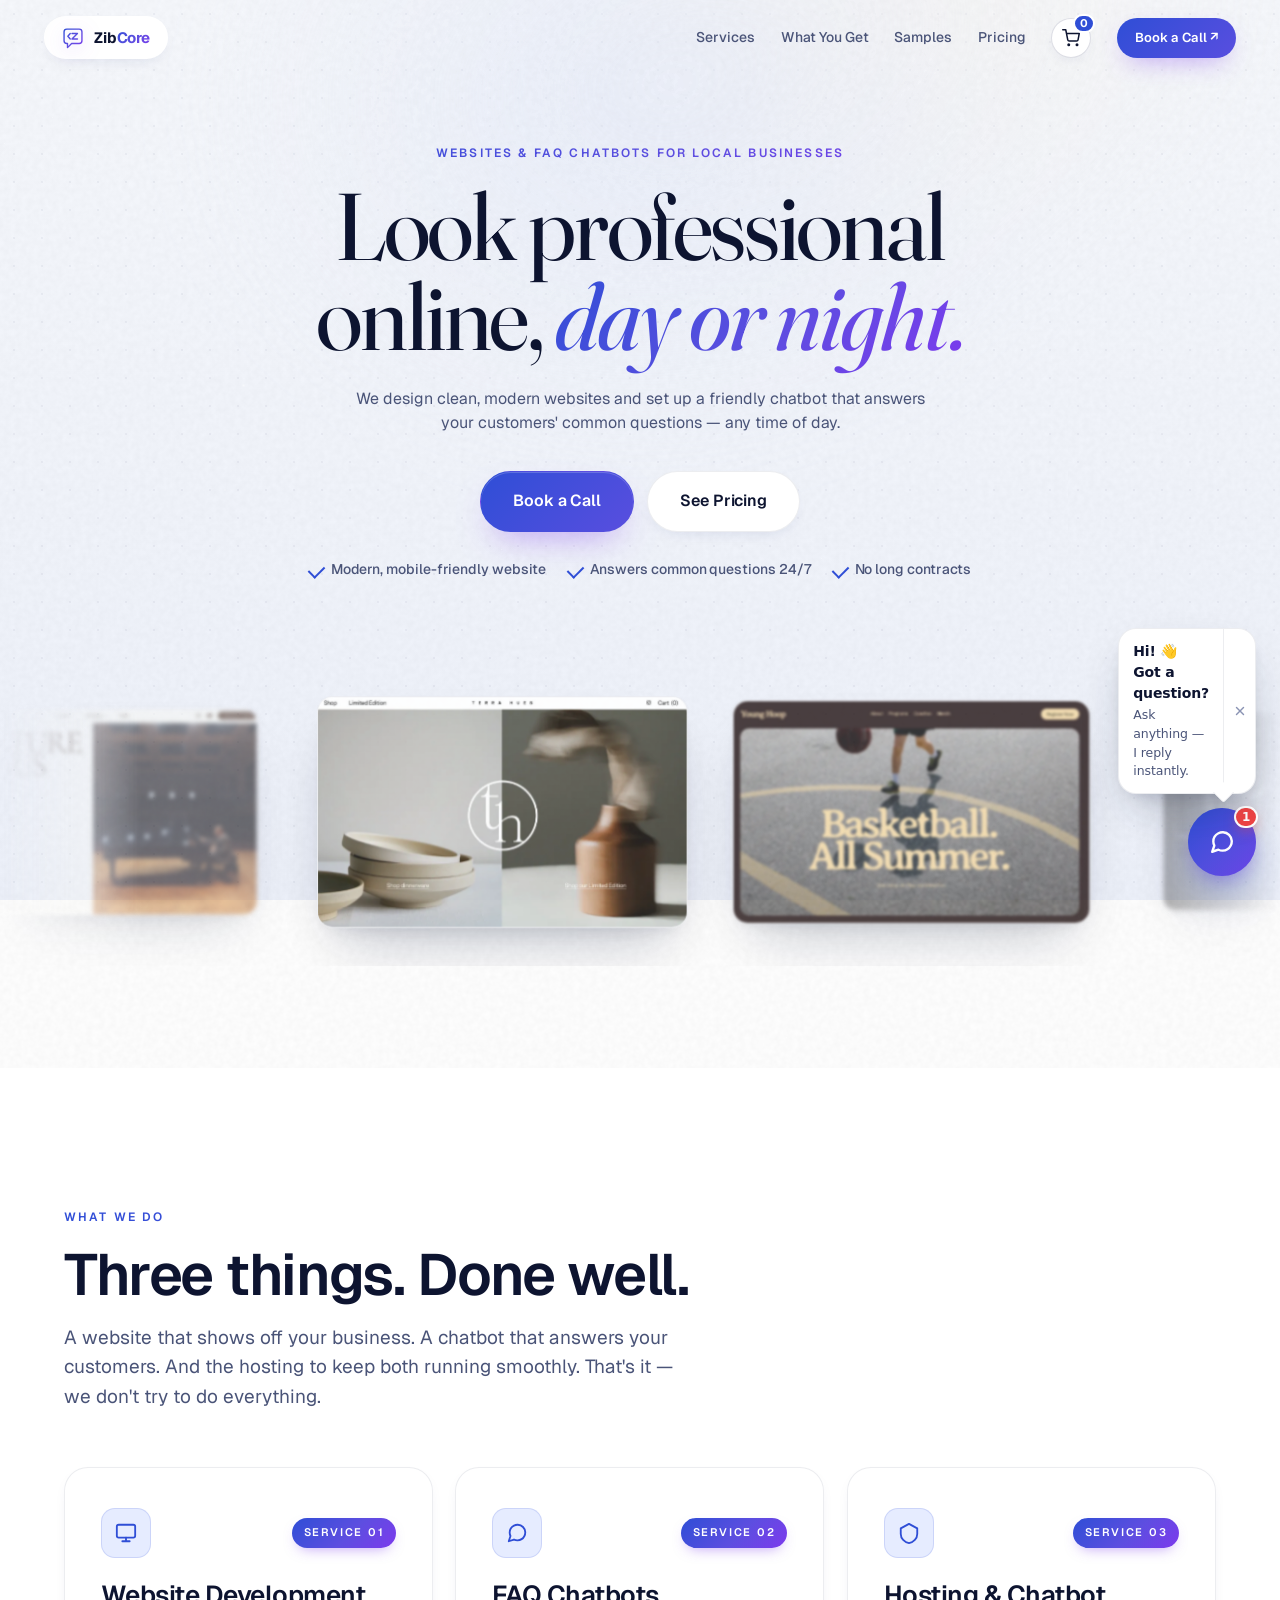
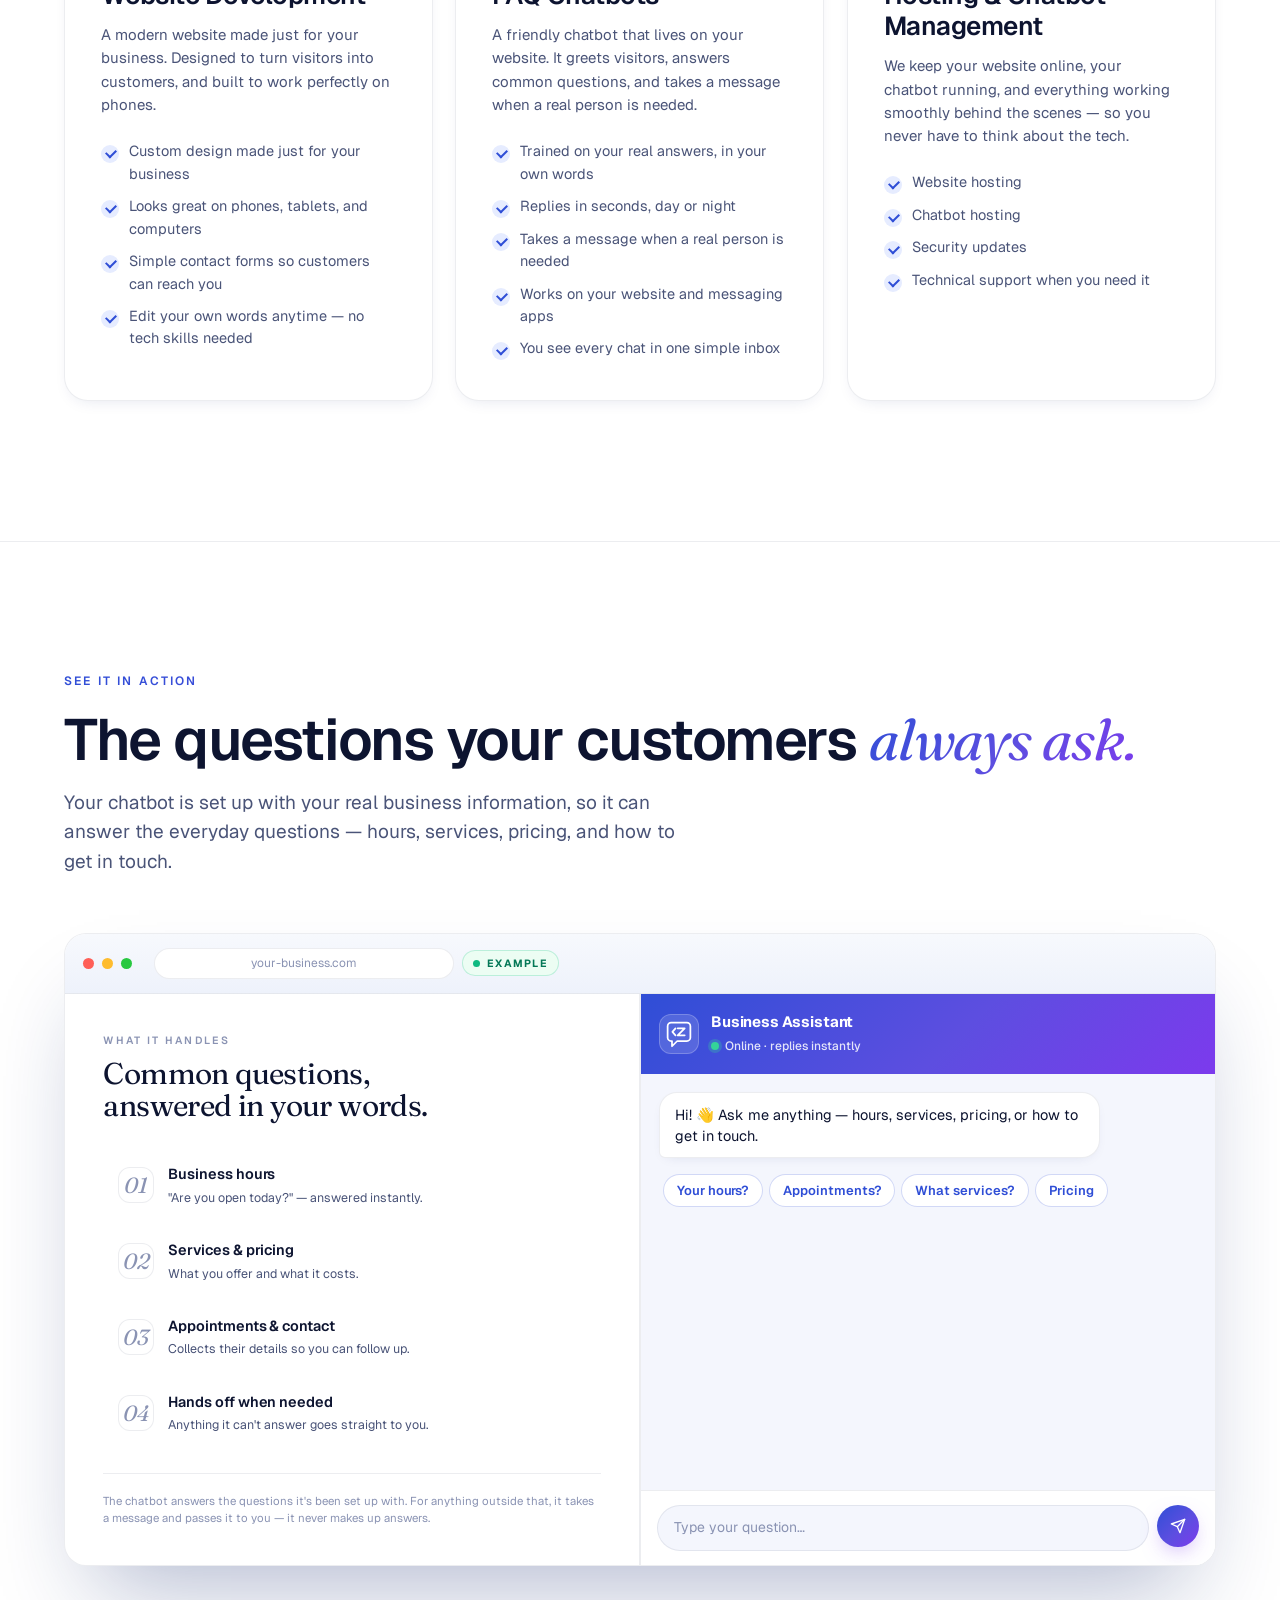
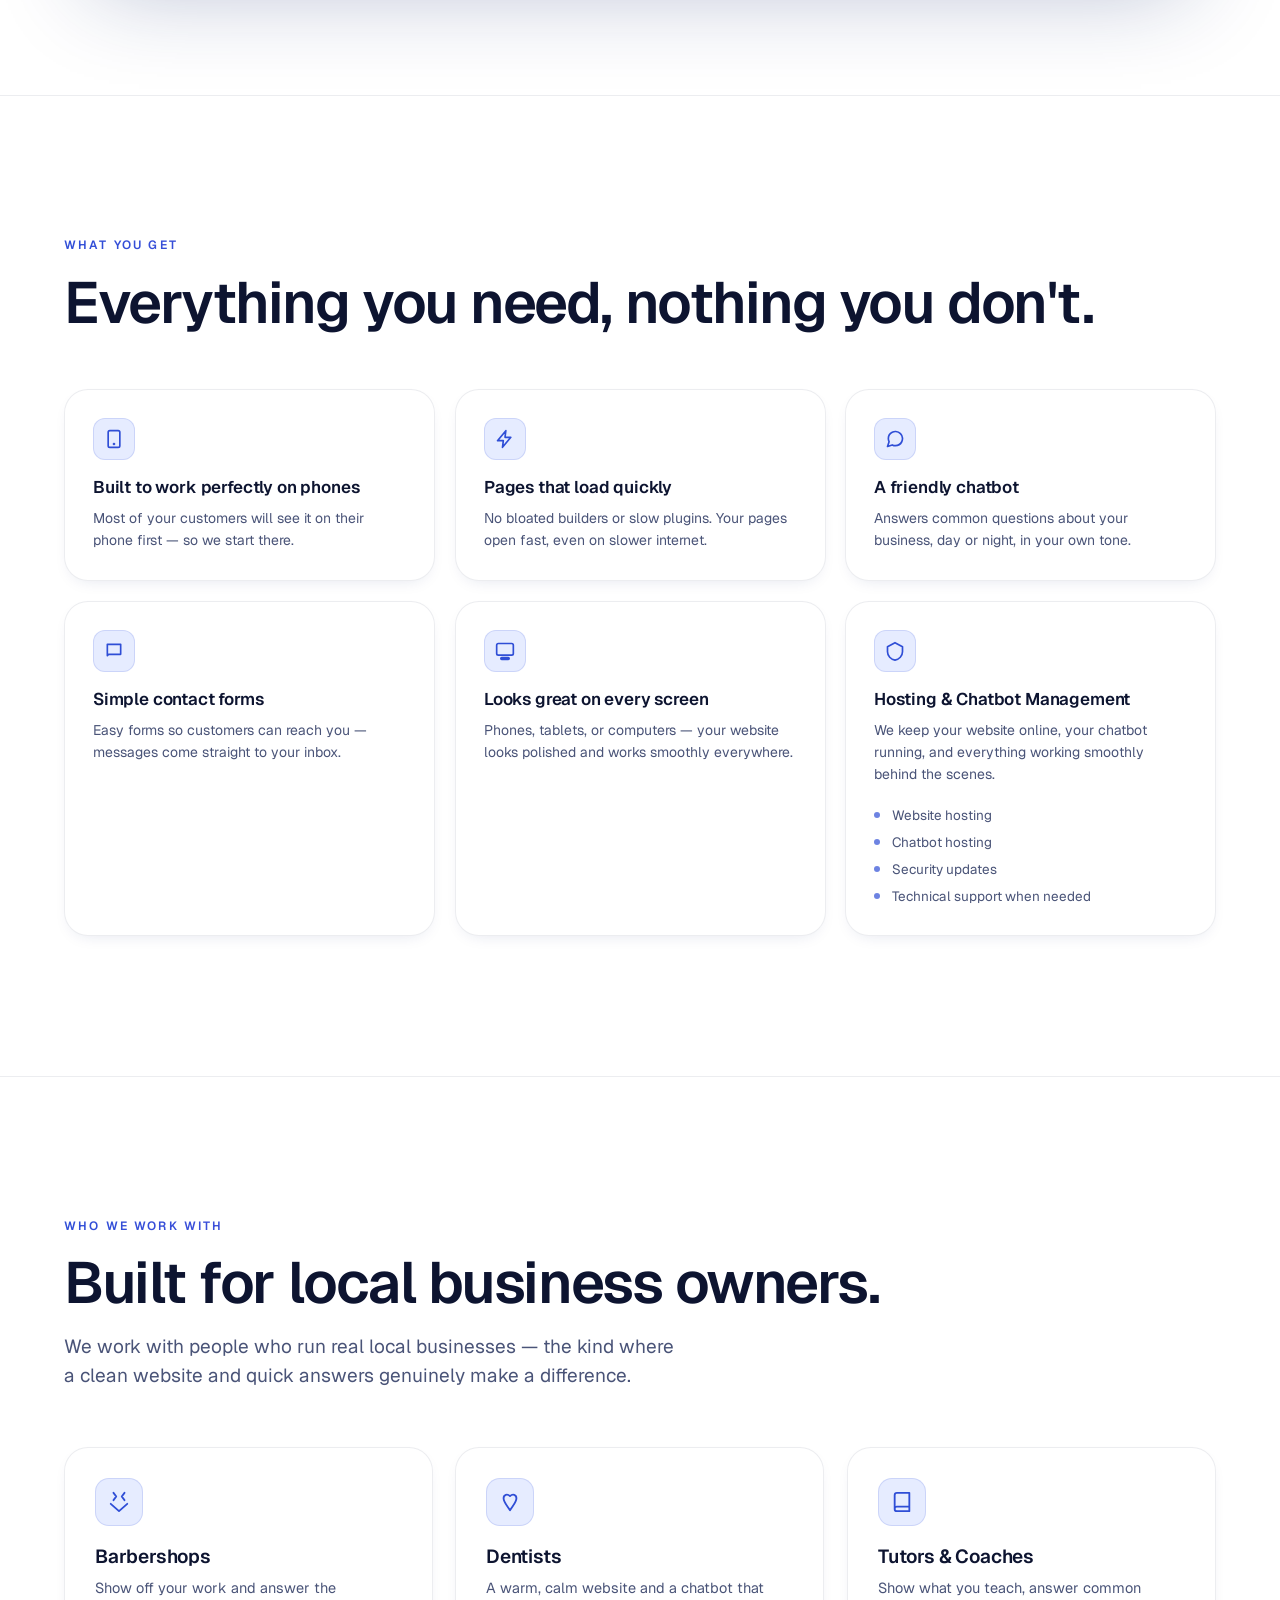
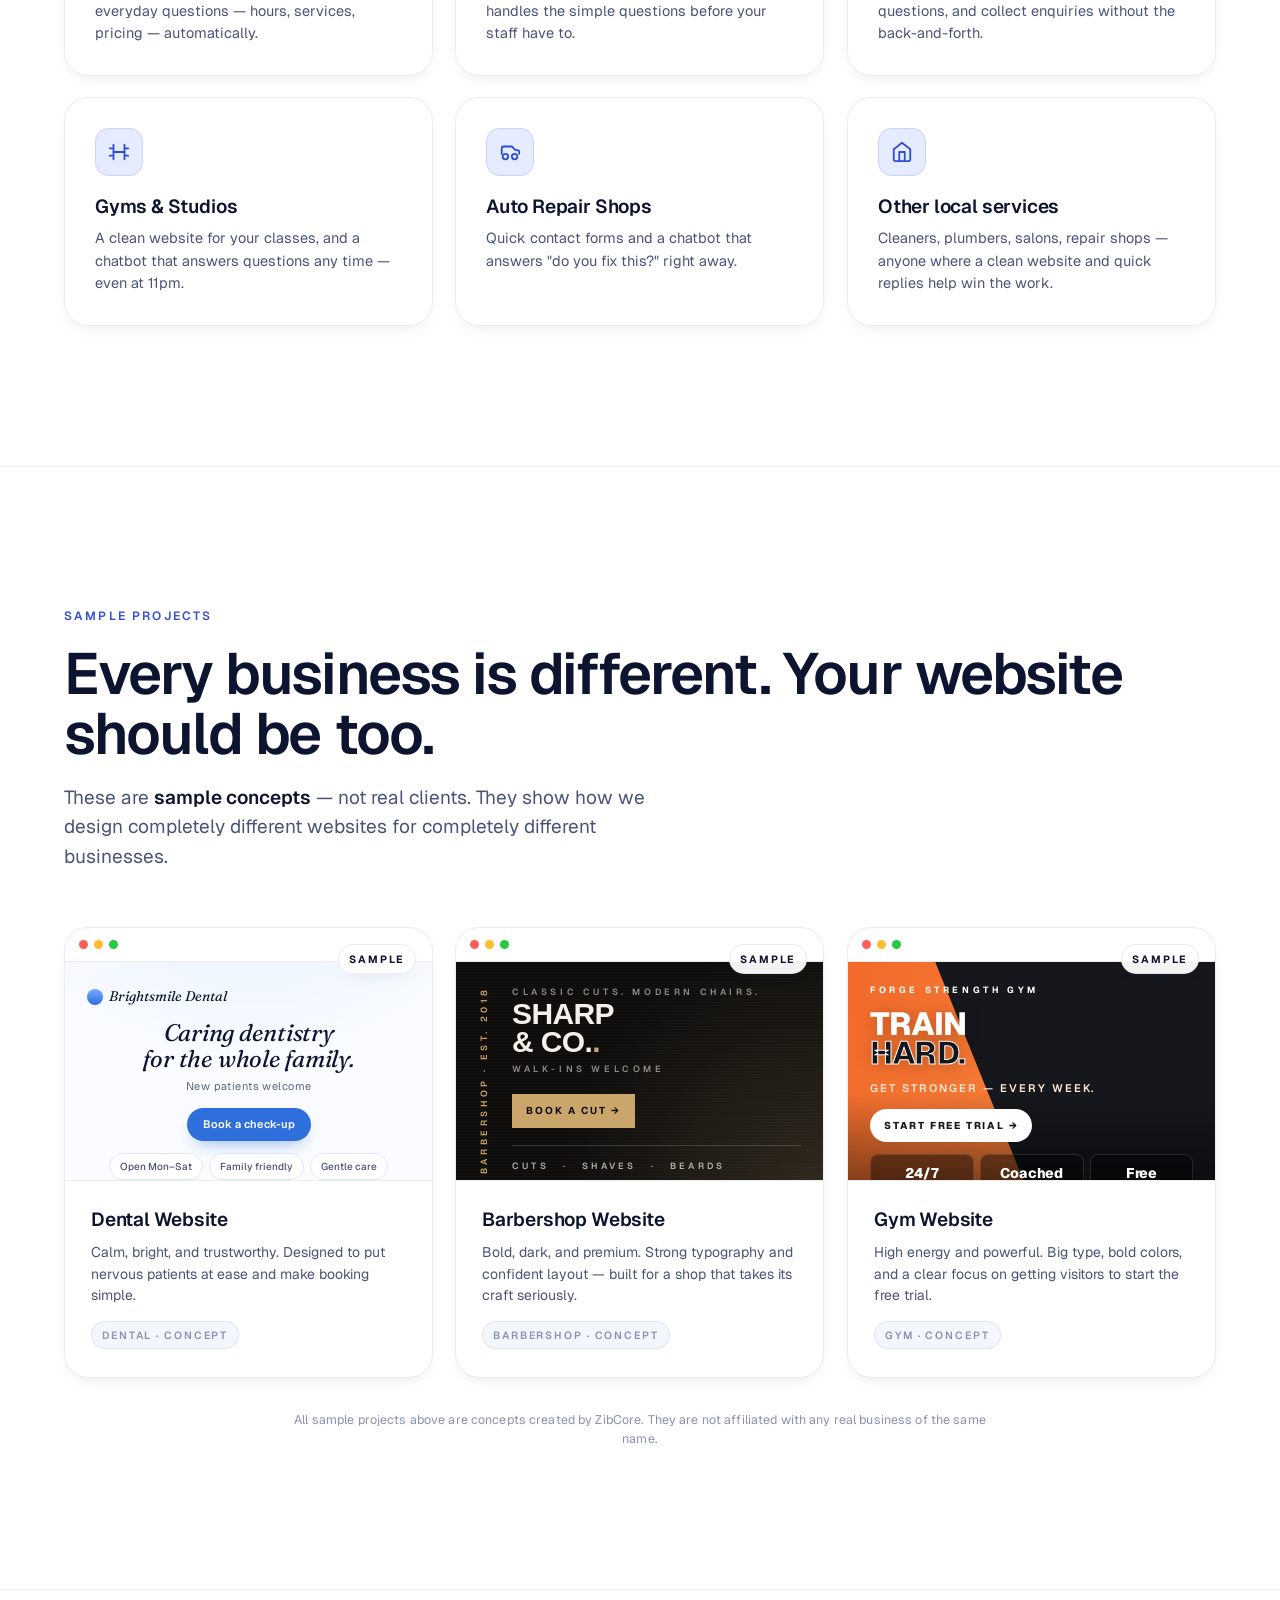
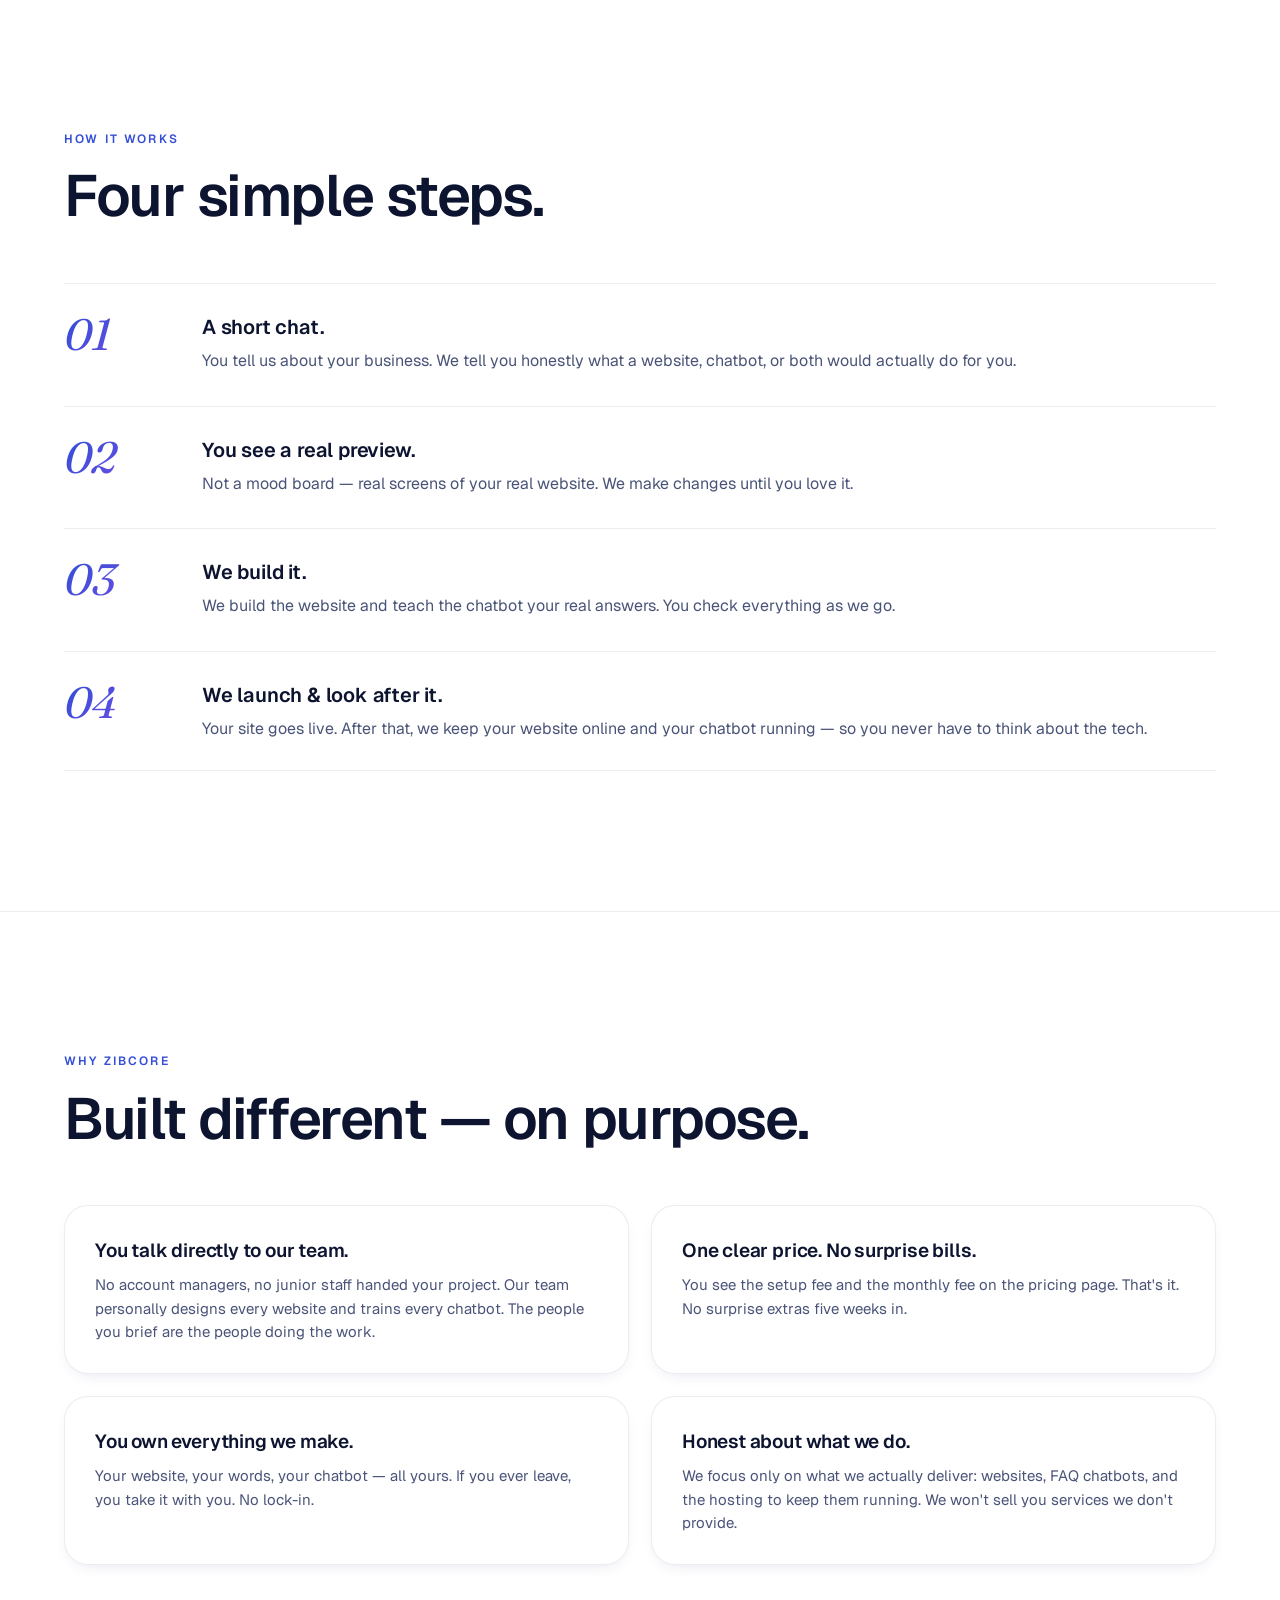
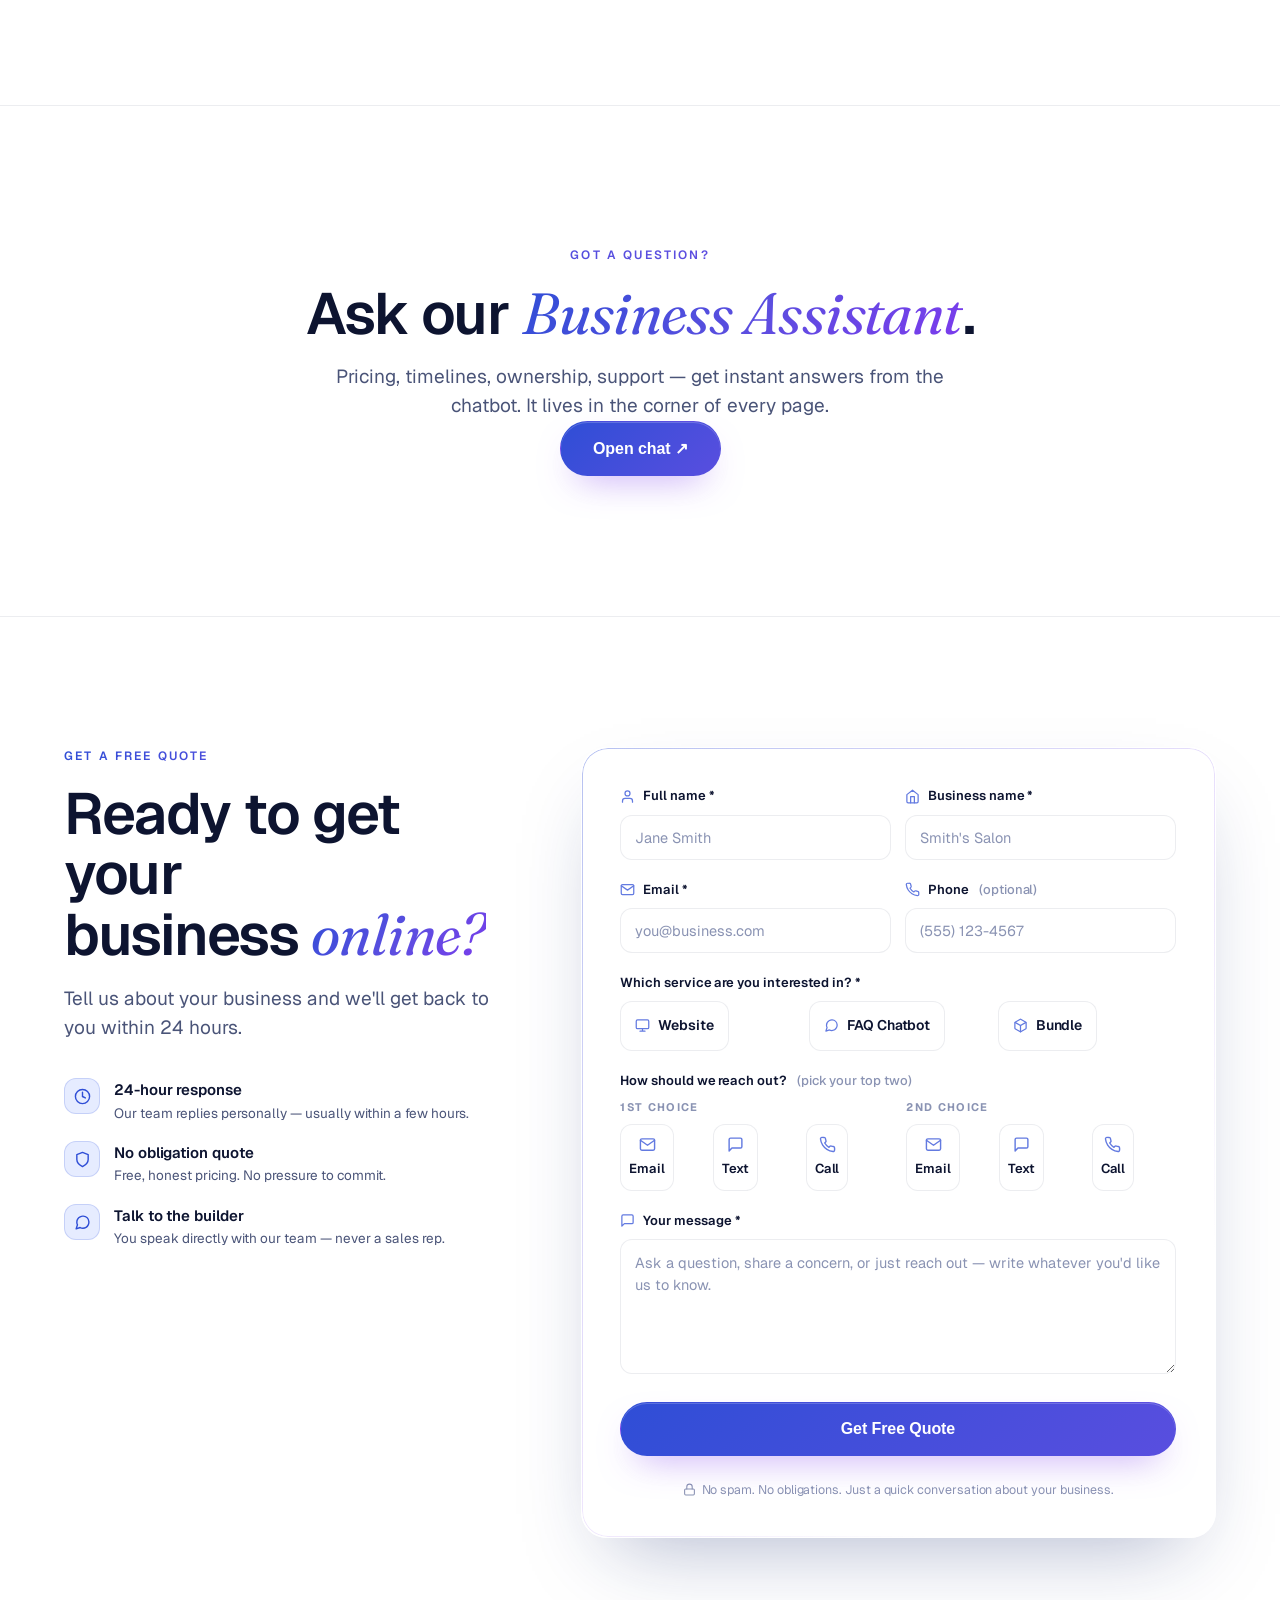
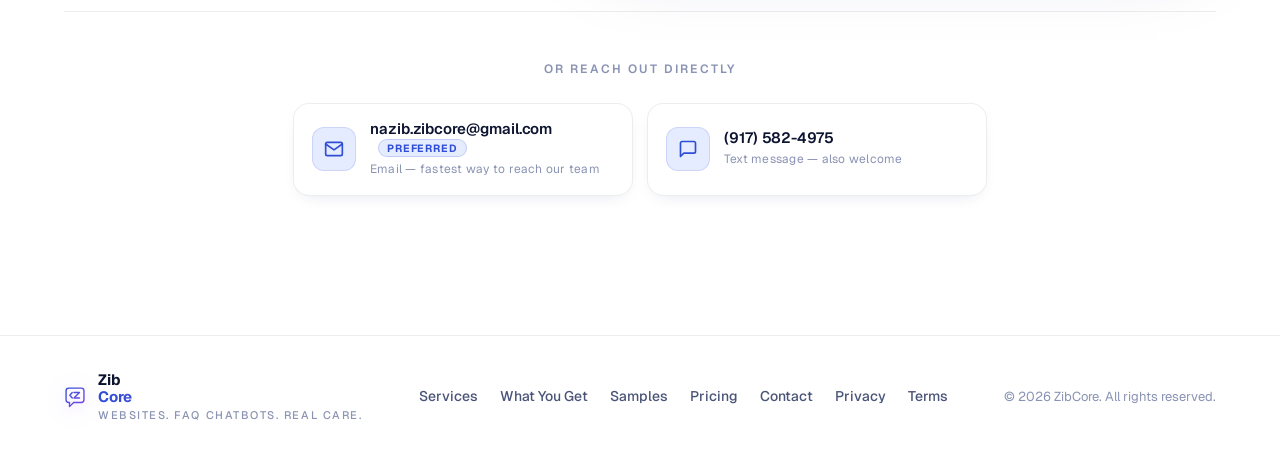
==== index.html @ cfe51475 "Initial commit — ZibCore website Static site: websites & FAQ chatbots for local businesses. Includes" ====
<!doctype html>
<html lang="en">
<head>
  <meta charset="utf-8" />
  <meta name="viewport" content="width=device-width,initial-scale=1,viewport-fit=cover" />
  <meta name="theme-color" content="#eef1fb" />
  <title>ZibCore — Websites &amp; FAQ Chatbots For Local Businesses</title>
  <meta name="description" content="ZibCore builds modern websites and friendly FAQ chatbots for local businesses — and looks after the hosting so you don't have to." />
  <link rel="canonical" href="https://zibcore.com/" />
  <link rel="icon" href="logo.svg" type="image/svg+xml" />
  <link rel="apple-touch-icon" href="logo.svg" />
  <meta property="og:title" content="ZibCore — Websites &amp; FAQ Chatbots For Local Businesses" />
  <meta property="og:description" content="Modern websites and friendly FAQ chatbots for local businesses." />
  <meta property="og:type" content="website" />
  <meta property="og:url" content="https://zibcore.com/" />
  <meta property="og:image" content="https://zibcore.com/assets/site-1.png" />
  <meta name="twitter:card" content="summary_large_image" />
  <meta name="twitter:title" content="ZibCore — Websites &amp; FAQ Chatbots For Local Businesses" />
  <meta name="twitter:description" content="Modern websites and friendly FAQ chatbots for local businesses." />
  <meta name="twitter:image" content="https://zibcore.com/assets/site-1.png" />
  <link rel="preconnect" href="https://fonts.googleapis.com" />
  <link rel="preconnect" href="https://fonts.gstatic.com" crossorigin />
  <link rel="stylesheet" href="https://fonts.googleapis.com/css2?family=Geist:wght@300;400;500;600;700;800&family=Fraunces:ital,opsz,wght@0,9..144,300..700;1,9..144,300..700&display=swap" />
  <link rel="stylesheet" href="styles.css" />
  <link rel="stylesheet" href="chatbot.css" />
  <link rel="stylesheet" href="cart.css" />
</head>
<body>

  <!-- ============ NAV ============ -->
  <nav class="nav" id="nav">
    <a class="nav__brand" href="index.html" aria-label="ZibCore home">
      <img src="logo.svg" alt="" class="nav__mark" width="22" height="22" />
      <span class="nav__word"><span class="nav__word-a">Zib</span><span class="nav__word-b">Core</span></span>
    </a>
    <div class="nav__links">
      <a href="#services">Services</a>
      <a href="#what">What You Get</a>
      <a href="#samples">Samples</a>
      <a href="plans.html">Pricing</a>
      <a href="#contact" class="nav__cta">Book a Call ↗</a>
    </div>
  </nav>

  <!-- ============ HERO — sliding showcase ============ -->
  <header class="hero hero--showcase">
    <!-- Backdrop: ambient light, soft grain, drifting dust -->
    <div class="hero__bg" aria-hidden="true">
      <div class="hero__light"></div>
      <div class="hero__grain"></div>
      <div class="hero__particles" id="hero-particles"></div>
    </div>

    <div class="container">
      <div class="hero__copy hero__copy--center">
        <p class="eyebrow reveal">Websites &amp; FAQ chatbots for local businesses</p>
        <h1 class="hero__title reveal" data-delay="80">
          Look professional<br/>
          online, <em>day or night.</em>
        </h1>
        <p class="hero__sub reveal" data-delay="160">
          We design clean, modern websites and set up a friendly chatbot that
          answers your customers' common questions — any time of day.
        </p>
        <div class="hero__cta reveal" data-delay="240">
          <a href="#contact" class="btn btn--primary btn--lg">Book a Call</a>
          <a href="plans.html" class="btn btn--ghost btn--lg">See Pricing</a>
        </div>
        <ul class="hero__points reveal" data-delay="320">
          <li>Modern, mobile-friendly website</li>
          <li>Answers common questions 24/7</li>
          <li>No long contracts</li>
        </ul>
      </div>
    </div>

    <!-- Infinite sliding showcase of real website screenshots -->
    <div class="showcase reveal" data-delay="400" id="showcase" aria-label="A selection of websites we've designed">
      <div class="showcase__track" id="showcase-track">
        <figure class="showcase__card"><img src="assets/site-1.png" alt="" loading="lazy" /></figure>
        <figure class="showcase__card"><img src="assets/site-2.png" alt="" loading="lazy" /></figure>
        <figure class="showcase__card"><img src="assets/site-3.png" alt="" loading="lazy" /></figure>
        <figure class="showcase__card"><img src="assets/site-4.png" alt="" loading="lazy" /></figure>
        <figure class="showcase__card"><img src="assets/site-5.png" alt="" loading="lazy" /></figure>
      </div>
    </div>
  </header>

  <!-- ============ SERVICES ============ -->
  <section id="services" class="section section--services">
    <div class="container">
      <p class="eyebrow reveal">What we do</p>
      <h2 class="h2 reveal">Three things. Done well.</h2>
      <p class="lede lede--left reveal" data-delay="80">
        A website that shows off your business. A chatbot that answers your customers. And the hosting to keep both running smoothly. That's it — we don't try to do everything.
      </p>

      <div class="services">

        <article class="service reveal">
          <div class="service__head">
            <div class="service__icon" aria-hidden="true">
              <svg width="22" height="22" viewBox="0 0 24 24" fill="none" stroke="currentColor" stroke-width="2" stroke-linecap="round" stroke-linejoin="round"><rect x="2" y="3" width="20" height="14" rx="2"/><path d="M8 21h8M12 17v4"/></svg>
            </div>
            <span class="tag">Service 01</span>
          </div>
          <h3 class="h3">Website Development</h3>
          <p>A modern website made just for your business. Designed to turn visitors into customers, and built to work perfectly on phones.</p>
          <ul class="ticks">
            <li>Custom design made just for your business</li>
            <li>Looks great on phones, tablets, and computers</li>
            <li>Simple contact forms so customers can reach you</li>
            <li>Edit your own words anytime — no tech skills needed</li>
          </ul>
        </article>

        <article class="service reveal" data-delay="120">
          <div class="service__head">
            <div class="service__icon" aria-hidden="true">
              <svg width="22" height="22" viewBox="0 0 24 24" fill="none" stroke="currentColor" stroke-width="2" stroke-linecap="round" stroke-linejoin="round"><path d="M21 11.5a8.38 8.38 0 0 1-.9 3.8 8.5 8.5 0 0 1-7.6 4.7 8.38 8.38 0 0 1-3.8-.9L3 21l1.9-5.7a8.38 8.38 0 0 1-.9-3.8 8.5 8.5 0 0 1 4.7-7.6 8.38 8.38 0 0 1 3.8-.9h.5a8.48 8.48 0 0 1 8 8v.5z"/></svg>
            </div>
            <span class="tag">Service 02</span>
          </div>
          <h3 class="h3">FAQ Chatbots</h3>
          <p>A friendly chatbot that lives on your website. It greets visitors, answers common questions, and takes a message when a real person is needed.</p>
          <ul class="ticks">
            <li>Trained on your real answers, in your own words</li>
            <li>Replies in seconds, day or night</li>
            <li>Takes a message when a real person is needed</li>
            <li>Works on your website and messaging apps</li>
            <li>You see every chat in one simple inbox</li>
          </ul>
        </article>

        <article class="service reveal" data-delay="240">
          <div class="service__head">
            <div class="service__icon" aria-hidden="true">
              <svg width="22" height="22" viewBox="0 0 24 24" fill="none" stroke="currentColor" stroke-width="2" stroke-linecap="round" stroke-linejoin="round"><path d="M12 2L3 7v6c0 5 4 9 9 10 5-1 9-5 9-10V7l-9-5z"/></svg>
            </div>
            <span class="tag">Service 03</span>
          </div>
          <h3 class="h3">Hosting &amp; Chatbot Management</h3>
          <p>We keep your website online, your chatbot running, and everything working smoothly behind the scenes — so you never have to think about the tech.</p>
          <ul class="ticks">
            <li>Website hosting</li>
            <li>Chatbot hosting</li>
            <li>Security updates</li>
            <li>Technical support when you need it</li>
          </ul>
        </article>

      </div>
    </div>
  </section>

  <!-- ============ FAQ CHATBOT DEMONSTRATION ============ -->
  <section id="growth" class="section section--growth">
    <div class="container">
      <p class="eyebrow reveal">See it in action</p>
      <h2 class="h2 reveal">The questions your customers <em>always ask.</em></h2>
      <p class="lede lede--left reveal" data-delay="80">
        Your chatbot is set up with your real business information, so it can answer
        the everyday questions — hours, services, pricing, and how to get in touch.
      </p>

      <div class="growth reveal" data-delay="160" id="growth-card">
        <div class="growth__chrome">
          <span></span><span></span><span></span>
          <div class="growth__url">your-business.com</div>
          <div class="growth__live"><span class="growth__live-dot"></span>Example</div>
        </div>

        <div class="demo">

          <!-- Left: capability steps that light up as the chat progresses -->
          <div class="demo__steps">
            <p class="demo__eyebrow">What it handles</p>
            <h3 class="demo__title">Common questions,<br/>answered in your words.</h3>

            <ul class="demo__list" id="demo-steps">
              <li class="demo__step" data-step="1">
                <span class="demo__step-num">01</span>
                <div class="demo__step-text">
                  <strong>Business hours</strong>
                  <small>"Are you open today?" — answered instantly.</small>
                </div>
              </li>
              <li class="demo__step" data-step="2">
                <span class="demo__step-num">02</span>
                <div class="demo__step-text">
                  <strong>Services &amp; pricing</strong>
                  <small>What you offer and what it costs.</small>
                </div>
              </li>
              <li class="demo__step" data-step="3">
                <span class="demo__step-num">03</span>
                <div class="demo__step-text">
                  <strong>Appointments &amp; contact</strong>
                  <small>Collects their details so you can follow up.</small>
                </div>
              </li>
              <li class="demo__step" data-step="4">
                <span class="demo__step-num">04</span>
                <div class="demo__step-text">
                  <strong>Hands off when needed</strong>
                  <small>Anything it can't answer goes straight to you.</small>
                </div>
              </li>
            </ul>

            <p class="demo__disclaimer">The chatbot answers the questions it's been set up with. For anything outside that, it takes a message and passes it to you — it never makes up answers.</p>
          </div>

          <!-- Right: a chat playing out — same UI we ship to clients -->
          <div class="demo__chat">
            <header class="demo__chat-head">
              <div class="demo__chat-brand">
                <div class="demo__chat-avatar" aria-hidden="true">
                  <svg viewBox="0 0 64 64" fill="none" xmlns="http://www.w3.org/2000/svg">
                    <path d="M14 6 H50 A8 8 0 0 1 58 14 V40 A8 8 0 0 1 50 48 H28 L16 60 V48 H14 A8 8 0 0 1 6 40 V14 A8 8 0 0 1 14 6 Z" stroke="#fff" stroke-width="4" stroke-linejoin="round"/>
                    <path d="M24 19 L17 27 L24 35" stroke="#fff" stroke-width="4" stroke-linecap="round" stroke-linejoin="round"/>
                    <path d="M29 19 H45 L29 35 H45" stroke="#fff" stroke-width="4" stroke-linecap="round" stroke-linejoin="round"/>
                  </svg>
                </div>
                <div class="demo__chat-brand-text">
                  <strong>Business Assistant</strong>
                  <span><i class="demo__chat-online" aria-hidden="true"></i> Online · replies instantly</span>
                </div>
              </div>
            </header>

            <div class="demo__chat-body" id="demo-chat-body" aria-live="polite"></div>

            <div class="demo__chat-form" aria-hidden="true">
              <div class="demo__chat-input">Type your question…</div>
              <div class="demo__chat-send">
                <svg viewBox="0 0 24 24" fill="none" stroke="currentColor" stroke-width="2" stroke-linecap="round" stroke-linejoin="round">
                  <path d="M22 2L11 13"/>
                  <path d="M22 2l-7 20-4-9-9-4z"/>
                </svg>
              </div>
            </div>
          </div>

        </div>

        <div class="growth__sweep" aria-hidden="true"></div>
      </div>
    </div>
  </section>

  <!-- ============ WHAT YOU GET ============ -->
  <section id="what" class="section section--what">
    <div class="container">
      <p class="eyebrow reveal">What you get</p>
      <h2 class="h2 reveal">Everything you need, nothing you don't.</h2>

      <div class="what">
        <div class="what__item reveal">
          <div class="what__icon" aria-hidden="true">
            <svg width="20" height="20" viewBox="0 0 24 24" fill="none" stroke="currentColor" stroke-width="2" stroke-linecap="round" stroke-linejoin="round"><rect x="5" y="2" width="14" height="20" rx="2"/><circle cx="12" cy="18" r="0.6" fill="currentColor"/></svg>
          </div>
          <h4>Built to work perfectly on phones</h4>
          <p>Most of your customers will see it on their phone first — so we start there.</p>
        </div>

        <div class="what__item reveal" data-delay="60">
          <div class="what__icon" aria-hidden="true">
            <svg width="20" height="20" viewBox="0 0 24 24" fill="none" stroke="currentColor" stroke-width="2" stroke-linecap="round" stroke-linejoin="round"><path d="M13 2L3 14h7l-1 8 10-12h-7z"/></svg>
          </div>
          <h4>Pages that load quickly</h4>
          <p>No bloated builders or slow plugins. Your pages open fast, even on slower internet.</p>
        </div>

        <div class="what__item reveal" data-delay="120">
          <div class="what__icon" aria-hidden="true">
            <svg width="20" height="20" viewBox="0 0 24 24" fill="none" stroke="currentColor" stroke-width="2" stroke-linecap="round" stroke-linejoin="round"><path d="M21 11.5a8.38 8.38 0 0 1-.9 3.8 8.5 8.5 0 0 1-7.6 4.7 8.38 8.38 0 0 1-3.8-.9L3 21l1.9-5.7A8.38 8.38 0 0 1 4 11.5a8.5 8.5 0 0 1 4.7-7.6 8.38 8.38 0 0 1 3.8-.9h.5a8.48 8.48 0 0 1 8 8v.5z"/></svg>
          </div>
          <h4>A friendly chatbot</h4>
          <p>Answers common questions about your business, day or night, in your own tone.</p>
        </div>

        <div class="what__item reveal" data-delay="180">
          <div class="what__icon" aria-hidden="true">
            <svg width="20" height="20" viewBox="0 0 24 24" fill="none" stroke="currentColor" stroke-width="2" stroke-linecap="round" stroke-linejoin="round"><path d="M4 4h16v12H5.5L4 17.5z"/></svg>
          </div>
          <h4>Simple contact forms</h4>
          <p>Easy forms so customers can reach you — messages come straight to your inbox.</p>
        </div>

        <div class="what__item reveal" data-delay="240">
          <div class="what__icon" aria-hidden="true">
            <svg width="20" height="20" viewBox="0 0 24 24" fill="none" stroke="currentColor" stroke-width="2" stroke-linecap="round" stroke-linejoin="round"><rect x="2" y="3" width="20" height="14" rx="2"/><rect x="7" y="20" width="10" height="2" rx="1"/></svg>
          </div>
          <h4>Looks great on every screen</h4>
          <p>Phones, tablets, or computers — your website looks polished and works smoothly everywhere.</p>
        </div>

        <div class="what__item reveal" data-delay="300">
          <div class="what__icon" aria-hidden="true">
            <svg width="20" height="20" viewBox="0 0 24 24" fill="none" stroke="currentColor" stroke-width="2" stroke-linecap="round" stroke-linejoin="round"><path d="M12 2L3 7v6c0 5 4 9 9 10 5-1 9-5 9-10V7l-9-5z"/></svg>
          </div>
          <h4>Hosting &amp; Chatbot Management</h4>
          <p>We keep your website online, your chatbot running, and everything working smoothly behind the scenes.</p>
          <ul class="what__list">
            <li>Website hosting</li>
            <li>Chatbot hosting</li>
            <li>Security updates</li>
            <li>Technical support when needed</li>
          </ul>
        </div>
      </div>
    </div>
  </section>

  <!-- ============ WHO WE WORK WITH ============ -->
  <section id="who" class="section section--who">
    <div class="container">
      <p class="eyebrow reveal">Who we work with</p>
      <h2 class="h2 reveal">Built for local business owners.</h2>
      <p class="lede lede--left reveal" data-delay="80">
        We work with people who run real local businesses — the kind where a clean website and quick answers genuinely make a difference.
      </p>

      <div class="who">
        <div class="who__item reveal">
          <div class="who__icon" aria-hidden="true">
            <svg width="22" height="22" viewBox="0 0 24 24" fill="none" stroke="currentColor" stroke-width="2" stroke-linecap="round" stroke-linejoin="round"><path d="M6 2l3 4-3 4M18 2l-3 4 3 4M3 14l9 8 9-8"/></svg>
          </div>
          <h4>Barbershops</h4>
          <p>Show off your work and answer the everyday questions — hours, services, pricing — automatically.</p>
        </div>
        <div class="who__item reveal" data-delay="60">
          <div class="who__icon" aria-hidden="true">
            <svg width="22" height="22" viewBox="0 0 24 24" fill="none" stroke="currentColor" stroke-width="2" stroke-linecap="round" stroke-linejoin="round"><path d="M12 5.5C9 2.5 5 4 5 8c0 4 3 7 7 13 4-6 7-9 7-13 0-4-4-5.5-7-2.5z"/></svg>
          </div>
          <h4>Dentists</h4>
          <p>A warm, calm website and a chatbot that handles the simple questions before your staff have to.</p>
        </div>
        <div class="who__item reveal" data-delay="120">
          <div class="who__icon" aria-hidden="true">
            <svg width="22" height="22" viewBox="0 0 24 24" fill="none" stroke="currentColor" stroke-width="2" stroke-linecap="round" stroke-linejoin="round"><path d="M4 19.5V4.5A2.5 2.5 0 0 1 6.5 2H20v20H6.5a2.5 2.5 0 0 1 0-5H20"/></svg>
          </div>
          <h4>Tutors &amp; Coaches</h4>
          <p>Show what you teach, answer common questions, and collect enquiries without the back-and-forth.</p>
        </div>
        <div class="who__item reveal" data-delay="180">
          <div class="who__icon" aria-hidden="true">
            <svg width="22" height="22" viewBox="0 0 24 24" fill="none" stroke="currentColor" stroke-width="2" stroke-linecap="round" stroke-linejoin="round"><path d="M6 4v16M18 4v16M2 8h4M2 16h4M18 8h4M18 16h4M6 12h12"/></svg>
          </div>
          <h4>Gyms &amp; Studios</h4>
          <p>A clean website for your classes, and a chatbot that answers questions any time — even at 11pm.</p>
        </div>
        <div class="who__item reveal" data-delay="240">
          <div class="who__icon" aria-hidden="true">
            <svg width="22" height="22" viewBox="0 0 24 24" fill="none" stroke="currentColor" stroke-width="2" stroke-linecap="round" stroke-linejoin="round"><circle cx="7" cy="17" r="3"/><circle cx="17" cy="17" r="3"/><path d="M3 14V8a2 2 0 0 1 2-2h9l4 4h2a2 2 0 0 1 2 2v2"/></svg>
          </div>
          <h4>Auto Repair Shops</h4>
          <p>Quick contact forms and a chatbot that answers "do you fix this?" right away.</p>
        </div>
        <div class="who__item reveal" data-delay="300">
          <div class="who__icon" aria-hidden="true">
            <svg width="22" height="22" viewBox="0 0 24 24" fill="none" stroke="currentColor" stroke-width="2" stroke-linecap="round" stroke-linejoin="round"><path d="M3 9l9-7 9 7v11a2 2 0 0 1-2 2H5a2 2 0 0 1-2-2z"/><path d="M9 22V12h6v10"/></svg>
          </div>
          <h4>Other local services</h4>
          <p>Cleaners, plumbers, salons, repair shops — anyone where a clean website and quick replies help win the work.</p>
        </div>
      </div>
    </div>
  </section>

  <!-- ============ SAMPLE PROJECTS ============ -->
  <section id="samples" class="section section--samples">
    <div class="container">
      <p class="eyebrow reveal">Sample projects</p>
      <h2 class="h2 reveal">Every business is different. Your website should be too.</h2>
      <p class="lede lede--left reveal" data-delay="80">
        These are <strong>sample concepts</strong> — not real clients. They show how we design completely different websites for completely different businesses.
      </p>

      <div class="samples">

        <!-- =========== DENTAL — clean, bright, medical =========== -->
        <article class="sample reveal">
          <div class="sample__chip">Sample</div>
          <div class="sample__preview" aria-hidden="true">
            <div class="sample__chrome"><span></span><span></span><span></span></div>
            <div class="sd">
              <div class="sd__brand"><span class="sd__brand-mark"></span> Brightsmile Dental</div>
              <div class="sd__hero">
                <div class="sd__h1">Caring dentistry<br/>for the whole family.</div>
                <div class="sd__sub">New patients welcome</div>
                <div class="sd__btn">Book a check-up</div>
              </div>
              <div class="sd__row">
                <span class="sd__pill">Open Mon–Sat</span>
                <span class="sd__pill">Family friendly</span>
                <span class="sd__pill">Gentle care</span>
              </div>
            </div>
          </div>
          <div class="sample__meta">
            <h4>Dental Website</h4>
            <p>Calm, bright, and trustworthy. Designed to put nervous patients at ease and make booking simple.</p>
            <span class="sample__cat">Dental · Concept</span>
          </div>
        </article>

        <!-- =========== BARBERSHOP — dark, bold, masculine =========== -->
        <article class="sample reveal" data-delay="100">
          <div class="sample__chip">Sample</div>
          <div class="sample__preview" aria-hidden="true">
            <div class="sample__chrome"><span></span><span></span><span></span></div>
            <div class="sb">
              <div class="sb__strap">BARBERSHOP · EST. 2018</div>
              <div class="sb__inner">
                <div>
                  <div class="sb__top">Classic cuts. Modern chairs.</div>
                  <div class="sb__h1">SHARP<br/>&amp; CO.<span>.</span></div>
                  <div class="sb__tag">Walk-ins welcome</div>
                </div>
                <div class="sb__btn">Book a cut →</div>
                <div class="sb__services">
                  <span>Cuts</span><span>Shaves</span><span>Beards</span>
                </div>
              </div>
            </div>
          </div>
          <div class="sample__meta">
            <h4>Barbershop Website</h4>
            <p>Bold, dark, and premium. Strong typography and confident layout — built for a shop that takes its craft seriously.</p>
            <span class="sample__cat">Barbershop · Concept</span>
          </div>
        </article>

        <!-- =========== GYM — high energy, fitness =========== -->
        <article class="sample reveal" data-delay="200">
          <div class="sample__chip">Sample</div>
          <div class="sample__preview" aria-hidden="true">
            <div class="sample__chrome"><span></span><span></span><span></span></div>
            <div class="sg">
              <div class="sg__top">Forge Strength Gym</div>
              <div class="sg__h1">TRAIN<br/><span>HARD.</span></div>
              <div class="sg__sub">Get stronger — every week.</div>
              <div class="sg__cta">Start free trial →</div>
              <div class="sg__stats">
                <div class="sg__stat"><strong>24/7</strong><small>Open</small></div>
                <div class="sg__stat"><strong>Coached</strong><small>Classes</small></div>
                <div class="sg__stat"><strong>Free</strong><small>Trial week</small></div>
              </div>
            </div>
          </div>
          <div class="sample__meta">
            <h4>Gym Website</h4>
            <p>High energy and powerful. Big type, bold colors, and a clear focus on getting visitors to start the free trial.</p>
            <span class="sample__cat">Gym · Concept</span>
          </div>
        </article>

      </div>

      <p class="samples__note reveal">All sample projects above are concepts created by ZibCore. They are not affiliated with any real business of the same name.</p>
    </div>
  </section>

  <!-- ============ PROCESS ============ -->
  <section id="process" class="section section--process">
    <div class="container">
      <p class="eyebrow reveal">How it works</p>
      <h2 class="h2 reveal">Four simple steps.</h2>

      <ol class="process">
        <li class="reveal">
          <span class="process__step">01</span>
          <div>
            <h4>A short chat.</h4>
            <p>You tell us about your business. We tell you honestly what a website, chatbot, or both would actually do for you.</p>
          </div>
        </li>
        <li class="reveal" data-delay="80">
          <span class="process__step">02</span>
          <div>
            <h4>You see a real preview.</h4>
            <p>Not a mood board — real screens of your real website. We make changes until you love it.</p>
          </div>
        </li>
        <li class="reveal" data-delay="160">
          <span class="process__step">03</span>
          <div>
            <h4>We build it.</h4>
            <p>We build the website and teach the chatbot your real answers. You check everything as we go.</p>
          </div>
        </li>
        <li class="reveal" data-delay="240">
          <span class="process__step">04</span>
          <div>
            <h4>We launch &amp; look after it.</h4>
            <p>Your site goes live. After that, we keep your website online and your chatbot running — so you never have to think about the tech.</p>
          </div>
        </li>
      </ol>
    </div>
  </section>

  <!-- ============ WHY US ============ -->
  <section class="section section--why-us">
    <div class="container">
      <p class="eyebrow reveal">Why ZibCore</p>
      <h2 class="h2 reveal">Built different — on purpose.</h2>

      <div class="why">
        <div class="why__item reveal">
          <h4>You talk directly to our team.</h4>
          <p>No account managers, no junior staff handed your project. Our team personally designs every website and trains every chatbot. The people you brief are the people doing the work.</p>
        </div>
        <div class="why__item reveal" data-delay="80">
          <h4>One clear price. No surprise bills.</h4>
          <p>You see the setup fee and the monthly fee on the pricing page. That's it. No surprise extras five weeks in.</p>
        </div>
        <div class="why__item reveal" data-delay="160">
          <h4>You own everything we make.</h4>
          <p>Your website, your words, your chatbot — all yours. If you ever leave, you take it with you. No lock-in.</p>
        </div>
        <div class="why__item reveal" data-delay="240">
          <h4>Honest about what we do.</h4>
          <p>We focus only on what we actually deliver: websites, FAQ chatbots, and the hosting to keep them running. We won't sell you services we don't provide.</p>
        </div>
      </div>
    </div>
  </section>

  <!-- ============ ASK THE ASSISTANT ============ -->
  <section class="section section--ask">
    <div class="container container--center">
      <p class="eyebrow reveal">Got a question?</p>
      <h2 class="h2 reveal">Ask our <em>Business Assistant</em>.</h2>
      <p class="lede reveal" data-delay="80">
        Pricing, timelines, ownership, support — get instant answers from the chatbot. It lives in the corner of every page.
      </p>
      <button type="button" class="btn btn--primary btn--lg reveal" data-delay="160" data-zc-chat-open>
        Open chat ↗
      </button>
    </div>
  </section>

  <!-- ============ CONTACT FORM ============ -->
  <!--
    FORMSPREE SETUP
    1. Sign up at https://formspree.io/ (free tier available)
    2. Create a new form, copy the endpoint URL — format: https://formspree.io/f/abcdefgh
    3. Replace mwvjorje below with the part after /f/
  -->
  <section id="contact" class="section section--contact-form">
    <div class="container">
      <div class="contact-grid">

        <!-- Left column: headline + trust signals -->
        <div class="contact-copy reveal">
          <p class="eyebrow">Get a free quote</p>
          <h2 class="h2">
            Ready to get your<br/>
            business <em>online?</em>
          </h2>
          <p class="lede lede--left">
            Tell us about your business and we'll get back to you within 24 hours.
          </p>

          <ul class="contact-trust">
            <li>
              <span class="contact-trust__icon" aria-hidden="true">
                <svg viewBox="0 0 24 24" fill="none" stroke="currentColor" stroke-width="2" stroke-linecap="round" stroke-linejoin="round"><circle cx="12" cy="12" r="10"/><polyline points="12 6 12 12 16 14"/></svg>
              </span>
              <div>
                <strong>24-hour response</strong>
                <small>Our team replies personally — usually within a few hours.</small>
              </div>
            </li>
            <li>
              <span class="contact-trust__icon" aria-hidden="true">
                <svg viewBox="0 0 24 24" fill="none" stroke="currentColor" stroke-width="2" stroke-linecap="round" stroke-linejoin="round"><path d="M12 22s8-4 8-10V5l-8-3-8 3v7c0 6 8 10 8 10z"/></svg>
              </span>
              <div>
                <strong>No obligation quote</strong>
                <small>Free, honest pricing. No pressure to commit.</small>
              </div>
            </li>
            <li>
              <span class="contact-trust__icon" aria-hidden="true">
                <svg viewBox="0 0 24 24" fill="none" stroke="currentColor" stroke-width="2" stroke-linecap="round" stroke-linejoin="round"><path d="M21 11.5a8.38 8.38 0 0 1-.9 3.8 8.5 8.5 0 0 1-7.6 4.7 8.38 8.38 0 0 1-3.8-.9L3 21l1.9-5.7a8.38 8.38 0 0 1-.9-3.8 8.5 8.5 0 0 1 4.7-7.6 8.38 8.38 0 0 1 3.8-.9h.5a8.48 8.48 0 0 1 8 8v.5z"/></svg>
              </span>
              <div>
                <strong>Talk to the builder</strong>
                <small>You speak directly with our team — never a sales rep.</small>
              </div>
            </li>
          </ul>
        </div>

        <!-- Right column: glass form card -->
        <div class="contact-card reveal" data-delay="120">

          <form id="contact-form"
                class="contact-form"
                action="https://formspree.io/f/mwvjorje"
                method="POST"
                novalidate>

            <!-- Row 1: Name + Business -->
            <div class="contact-row">
              <div class="contact-field">
                <label for="cf-name">
                  <svg viewBox="0 0 24 24" fill="none" stroke="currentColor" stroke-width="2" stroke-linecap="round" stroke-linejoin="round" aria-hidden="true"><path d="M20 21v-2a4 4 0 0 0-4-4H8a4 4 0 0 0-4 4v2"/><circle cx="12" cy="7" r="4"/></svg>
                  Full name *
                </label>
                <input id="cf-name" name="name" type="text" required autocomplete="name" placeholder="Jane Smith" />
              </div>
              <div class="contact-field">
                <label for="cf-business">
                  <svg viewBox="0 0 24 24" fill="none" stroke="currentColor" stroke-width="2" stroke-linecap="round" stroke-linejoin="round" aria-hidden="true"><path d="M3 9l9-7 9 7v11a2 2 0 0 1-2 2H5a2 2 0 0 1-2-2z"/><path d="M9 22V12h6v10"/></svg>
                  Business name *
                </label>
                <input id="cf-business" name="business" type="text" required autocomplete="organization" placeholder="Smith's Salon" />
              </div>
            </div>

            <!-- Row 2: Email + Phone -->
            <div class="contact-row">
              <div class="contact-field">
                <label for="cf-email">
                  <svg viewBox="0 0 24 24" fill="none" stroke="currentColor" stroke-width="2" stroke-linecap="round" stroke-linejoin="round" aria-hidden="true"><path d="M4 4h16c1.1 0 2 .9 2 2v12c0 1.1-.9 2-2 2H4c-1.1 0-2-.9-2-2V6c0-1.1.9-2 2-2z"/><polyline points="22,6 12,13 2,6"/></svg>
                  Email *
                </label>
                <input id="cf-email" name="email" type="email" required autocomplete="email" placeholder="you@business.com" />
              </div>
              <div class="contact-field">
                <label for="cf-phone">
                  <svg viewBox="0 0 24 24" fill="none" stroke="currentColor" stroke-width="2" stroke-linecap="round" stroke-linejoin="round" aria-hidden="true"><path d="M22 16.92v3a2 2 0 0 1-2.18 2 19.79 19.79 0 0 1-8.63-3.07 19.5 19.5 0 0 1-6-6 19.79 19.79 0 0 1-3.07-8.67A2 2 0 0 1 4.11 2h3a2 2 0 0 1 2 1.72 12.84 12.84 0 0 0 .7 2.81 2 2 0 0 1-.45 2.11L8.09 9.91a16 16 0 0 0 6 6l1.27-1.27a2 2 0 0 1 2.11-.45 12.84 12.84 0 0 0 2.81.7A2 2 0 0 1 22 16.92z"/></svg>
                  Phone <span class="contact-optional">(optional)</span>
                </label>
                <input id="cf-phone" name="phone" type="tel" autocomplete="tel" placeholder="(555) 123-4567" />
              </div>
            </div>

            <!-- Service interest as pill toggles -->
            <div class="contact-field">
              <label>Which service are you interested in? *</label>
              <div class="contact-pills" role="radiogroup" aria-label="Which service are you interested in?">
                <label class="contact-pill">
                  <input type="radio" name="service" value="Website" required />
                  <span class="contact-pill__inner">
                    <svg viewBox="0 0 24 24" fill="none" stroke="currentColor" stroke-width="2" stroke-linecap="round" stroke-linejoin="round" aria-hidden="true"><rect x="2" y="3" width="20" height="14" rx="2"/><path d="M8 21h8M12 17v4"/></svg>
                    Website
                  </span>
                </label>
                <label class="contact-pill">
                  <input type="radio" name="service" value="FAQ Chatbot" />
                  <span class="contact-pill__inner">
                    <svg viewBox="0 0 24 24" fill="none" stroke="currentColor" stroke-width="2" stroke-linecap="round" stroke-linejoin="round" aria-hidden="true"><path d="M21 11.5a8.38 8.38 0 0 1-.9 3.8 8.5 8.5 0 0 1-7.6 4.7 8.38 8.38 0 0 1-3.8-.9L3 21l1.9-5.7a8.38 8.38 0 0 1-.9-3.8 8.5 8.5 0 0 1 4.7-7.6 8.38 8.38 0 0 1 3.8-.9h.5a8.48 8.48 0 0 1 8 8v.5z"/></svg>
                    FAQ Chatbot
                  </span>
                </label>
                <label class="contact-pill">
                  <input type="radio" name="service" value="Bundle (Website + FAQ Chatbot)" />
                  <span class="contact-pill__inner">
                    <svg viewBox="0 0 24 24" fill="none" stroke="currentColor" stroke-width="2" stroke-linecap="round" stroke-linejoin="round" aria-hidden="true"><path d="M21 16V8a2 2 0 0 0-1-1.73l-7-4a2 2 0 0 0-2 0l-7 4A2 2 0 0 0 3 8v8a2 2 0 0 0 1 1.73l7 4a2 2 0 0 0 2 0l7-4A2 2 0 0 0 21 16z"/><polyline points="3.27 6.96 12 12.01 20.73 6.96"/><line x1="12" y1="22.08" x2="12" y2="12"/></svg>
                    Bundle
                  </span>
                </label>
              </div>
            </div>

            <!-- Preferred contact methods -->
            <div class="contact-field">
              <label>How should we reach out? <span class="contact-optional">(pick your top two)</span></label>
              <div class="contact-prefs" data-contact-prefs>
                <div class="contact-prefs__col">
                  <span class="contact-prefs__rank">1st choice</span>
                  <div class="contact-pills contact-pills--3" role="radiogroup" aria-label="Most preferred contact method">
                    <label class="contact-pill">
                      <input type="radio" name="preferred_contact" value="Email" required />
                      <span class="contact-pill__inner">
                        <svg viewBox="0 0 24 24" fill="none" stroke="currentColor" stroke-width="2" stroke-linecap="round" stroke-linejoin="round" aria-hidden="true"><path d="M4 4h16c1.1 0 2 .9 2 2v12c0 1.1-.9 2-2 2H4c-1.1 0-2-.9-2-2V6c0-1.1.9-2 2-2z"/><polyline points="22,6 12,13 2,6"/></svg>
                        Email
                      </span>
                    </label>
                    <label class="contact-pill">
                      <input type="radio" name="preferred_contact" value="Text" />
                      <span class="contact-pill__inner">
                        <svg viewBox="0 0 24 24" fill="none" stroke="currentColor" stroke-width="2" stroke-linecap="round" stroke-linejoin="round" aria-hidden="true"><path d="M21 15a2 2 0 0 1-2 2H7l-4 4V5a2 2 0 0 1 2-2h14a2 2 0 0 1 2 2z"/></svg>
                        Text
                      </span>
                    </label>
                    <label class="contact-pill">
                      <input type="radio" name="preferred_contact" value="Phone call" />
                      <span class="contact-pill__inner">
                        <svg viewBox="0 0 24 24" fill="none" stroke="currentColor" stroke-width="2" stroke-linecap="round" stroke-linejoin="round" aria-hidden="true"><path d="M22 16.92v3a2 2 0 0 1-2.18 2 19.79 19.79 0 0 1-8.63-3.07 19.5 19.5 0 0 1-6-6 19.79 19.79 0 0 1-3.07-8.67A2 2 0 0 1 4.11 2h3a2 2 0 0 1 2 1.72 12.84 12.84 0 0 0 .7 2.81 2 2 0 0 1-.45 2.11L8.09 9.91a16 16 0 0 0 6 6l1.27-1.27a2 2 0 0 1 2.11-.45 12.84 12.84 0 0 0 2.81.7A2 2 0 0 1 22 16.92z"/></svg>
                        Call
                      </span>
                    </label>
                  </div>
                </div>
                <div class="contact-prefs__col">
                  <span class="contact-prefs__rank">2nd choice</span>
                  <div class="contact-pills contact-pills--3" role="radiogroup" aria-label="Second preferred contact method">
                    <label class="contact-pill">
                      <input type="radio" name="alt_contact" value="Email" />
                      <span class="contact-pill__inner">
                        <svg viewBox="0 0 24 24" fill="none" stroke="currentColor" stroke-width="2" stroke-linecap="round" stroke-linejoin="round" aria-hidden="true"><path d="M4 4h16c1.1 0 2 .9 2 2v12c0 1.1-.9 2-2 2H4c-1.1 0-2-.9-2-2V6c0-1.1.9-2 2-2z"/><polyline points="22,6 12,13 2,6"/></svg>
                        Email
                      </span>
                    </label>
                    <label class="contact-pill">
                      <input type="radio" name="alt_contact" value="Text" />
                      <span class="contact-pill__inner">
                        <svg viewBox="0 0 24 24" fill="none" stroke="currentColor" stroke-width="2" stroke-linecap="round" stroke-linejoin="round" aria-hidden="true"><path d="M21 15a2 2 0 0 1-2 2H7l-4 4V5a2 2 0 0 1 2-2h14a2 2 0 0 1 2 2z"/></svg>
                        Text
                      </span>
                    </label>
                    <label class="contact-pill">
                      <input type="radio" name="alt_contact" value="Phone call" />
                      <span class="contact-pill__inner">
                        <svg viewBox="0 0 24 24" fill="none" stroke="currentColor" stroke-width="2" stroke-linecap="round" stroke-linejoin="round" aria-hidden="true"><path d="M22 16.92v3a2 2 0 0 1-2.18 2 19.79 19.79 0 0 1-8.63-3.07 19.5 19.5 0 0 1-6-6 19.79 19.79 0 0 1-3.07-8.67A2 2 0 0 1 4.11 2h3a2 2 0 0 1 2 1.72 12.84 12.84 0 0 0 .7 2.81 2 2 0 0 1-.45 2.11L8.09 9.91a16 16 0 0 0 6 6l1.27-1.27a2 2 0 0 1 2.11-.45 12.84 12.84 0 0 0 2.81.7A2 2 0 0 1 22 16.92z"/></svg>
                        Call
                      </span>
                    </label>
                  </div>
                </div>
              </div>
            </div>

            <!-- Message -->
            <div class="contact-field">
              <label for="cf-message">
                <svg viewBox="0 0 24 24" fill="none" stroke="currentColor" stroke-width="2" stroke-linecap="round" stroke-linejoin="round" aria-hidden="true"><path d="M21 15a2 2 0 0 1-2 2H7l-4 4V5a2 2 0 0 1 2-2h14a2 2 0 0 1 2 2z"/></svg>
                Your message *
              </label>
              <textarea id="cf-message" name="message" required rows="5" placeholder="Ask a question, share a concern, or just reach out — write whatever you'd like us to know."></textarea>
            </div>

            <!-- Submit -->
            <button type="submit" id="cf-submit" class="btn btn--primary btn--lg contact-submit">
              <span class="contact-submit__label">Get Free Quote</span>
              <span class="contact-submit__spinner" aria-hidden="true"></span>
            </button>

            <p class="contact-trust-line">
              <svg viewBox="0 0 24 24" fill="none" stroke="currentColor" stroke-width="2" stroke-linecap="round" stroke-linejoin="round" aria-hidden="true"><rect x="3" y="11" width="18" height="11" rx="2" ry="2"/><path d="M7 11V7a5 5 0 0 1 10 0v4"/></svg>
              No spam. No obligations. Just a quick conversation about your business.
            </p>

            <p class="contact-error" id="cf-error" role="alert" aria-live="polite"></p>
          </form>

          <!-- Success state — hidden until form submits successfully -->
          <div class="contact-success" id="cf-success" hidden>
            <div class="contact-success__icon" aria-hidden="true">
              <svg viewBox="0 0 24 24" fill="none" stroke="currentColor" stroke-width="2.5" stroke-linecap="round" stroke-linejoin="round"><polyline points="20 6 9 17 4 12"/></svg>
            </div>
            <h3>Thank you!</h3>
            <p>We received your message and will get back to you shortly.</p>
          </div>

        </div>
      </div>

      <!-- Direct contact strip -->
      <div class="contact-direct reveal" data-delay="200">
        <p class="contact-direct__intro">Or reach out directly</p>
        <div class="contact-direct__items">
          <a class="contact-direct__item" href="mailto:nazib.zibcore@gmail.com">
            <span class="contact-direct__icon" aria-hidden="true">
              <svg viewBox="0 0 24 24" fill="none" stroke="currentColor" stroke-width="2" stroke-linecap="round" stroke-linejoin="round"><path d="M4 4h16c1.1 0 2 .9 2 2v12c0 1.1-.9 2-2 2H4c-1.1 0-2-.9-2-2V6c0-1.1.9-2 2-2z"/><polyline points="22,6 12,13 2,6"/></svg>
            </span>
            <span class="contact-direct__text">
              <strong>nazib.zibcore@gmail.com<span class="contact-direct__badge">Preferred</span></strong>
              <small>Email — fastest way to reach our team</small>
            </span>
          </a>
          <a class="contact-direct__item" href="sms:+19175824975">
            <span class="contact-direct__icon" aria-hidden="true">
              <svg viewBox="0 0 24 24" fill="none" stroke="currentColor" stroke-width="2" stroke-linecap="round" stroke-linejoin="round"><path d="M21 15a2 2 0 0 1-2 2H7l-4 4V5a2 2 0 0 1 2-2h14a2 2 0 0 1 2 2z"/></svg>
            </span>
            <span class="contact-direct__text">
              <strong>(917) 582-4975</strong>
              <small>Text message — also welcome</small>
            </span>
          </a>
        </div>
      </div>

    </div>
  </section>

  <!-- ============ FOOTER ============ -->
  <footer class="foot">
    <div class="container foot__row">
      <div class="foot__brand">
        <img src="logo.svg" alt="" class="nav__mark" width="22" height="22" />
        <span class="foot__brand-name">
          <span class="nav__word-a">Zib</span><span class="nav__word-b">Core</span>
          <small>Websites. FAQ Chatbots. Real Care.</small>
        </span>
      </div>
      <nav class="foot__nav" aria-label="Footer">
        <a href="#services">Services</a>
        <a href="#what">What You Get</a>
        <a href="#samples">Samples</a>
        <a href="plans.html">Pricing</a>
        <a href="#contact">Contact</a>
        <a href="privacy.html">Privacy</a>
        <a href="terms.html">Terms</a>
      </nav>
      <p class="foot__copy">© <span id="year"></span> ZibCore. All rights reserved.</p>
    </div>
  </footer>

  <script src="script.js" defer></script>
  <script src="chatbot.js" defer></script>
  <script src="cart.js" defer></script>
</body>
</html>
---- styles.css ----
/* ------------------------------------------------------------------
   ZibCore — Light · clean · friendly · premium
   Palette: soft periwinkle bg · deep navy ink · royal blue accent
------------------------------------------------------------------- */

:root {
  --bg-from:   #eef1fb;
  --bg-to:     #dee6ff;
  --bg-card:   #ffffff;
  --bg-soft:   #f4f6fd;

  --ink:       #0d1430;
  --ink-soft:  #4a5478;
  --ink-mute:  #8a93b3;

  --line:      rgba(15, 25, 70, 0.08);
  --line-2:    rgba(15, 25, 70, 0.14);

  --accent:        #2f4ed6;
  --accent-2:      #1c38bf;
  --accent-violet: #7c3aed;
  --accent-soft:   #e6ecff;

  --gradient: linear-gradient(135deg, #2f4ed6 0%, #5d4ee0 55%, #7c3aed 100%);

  --shadow-sm: 0 6px 18px -10px rgba(20, 40, 110, 0.18);
  --shadow-md: 0 18px 40px -22px rgba(20, 40, 110, 0.28);
  --shadow-lg: 0 30px 70px -28px rgba(20, 40, 110, 0.32);

  --radius:    16px;
  --radius-lg: 24px;
  --radius-xl: 32px;

  --ease:      cubic-bezier(.22,.61,.36,1);
  --ease-out:  cubic-bezier(.16,1,.3,1);

  --max:       1240px;
  --pad:       clamp(20px, 4vw, 44px);

  --font-sans: 'Geist', 'Inter', system-ui, -apple-system, 'Segoe UI', Roboto, sans-serif;
  --font-serif:'Fraunces', 'Instrument Serif', Georgia, 'Times New Roman', serif;
}

* { box-sizing: border-box; }
html, body { margin: 0; padding: 0; }
html { scroll-behavior: smooth; -webkit-text-size-adjust: 100%; }

body {
  background:
    radial-gradient(circle, rgba(15, 25, 70, 0.045) 1px, transparent 1.5px) 0 0 / 28px 28px,
    linear-gradient(180deg, #f7f9fd 0%, #eef2fb 100%);
  background-attachment: fixed;
  color: var(--ink);
  font-family: var(--font-sans);
  font-size: 16px;
  line-height: 1.55;
  -webkit-font-smoothing: antialiased;
  -moz-osx-font-smoothing: grayscale;
  overflow-x: hidden;
  font-feature-settings: "ss01", "cv11";
}

img, svg { display: block; max-width: 100%; }
a { color: inherit; text-decoration: none; }
::selection { background: var(--accent); color: #fff; }

/* ------------------------------------------------------------------
   Layout
------------------------------------------------------------------- */
.container {
  width: 100%;
  max-width: var(--max);
  margin: 0 auto;
  padding: 0 var(--pad);
  position: relative;
  z-index: 2;
}
.container--center { text-align: center; }

.section { padding: clamp(80px, 11vw, 140px) 0; position: relative; }
.section + .section { border-top: 1px solid var(--line); }

.eyebrow {
  font-size: 12px;
  letter-spacing: 0.18em;
  text-transform: uppercase;
  background: var(--gradient);
  -webkit-background-clip: text;
  background-clip: text;
  -webkit-text-fill-color: transparent;
  margin: 0 0 18px;
  font-weight: 600;
}

.h1, .h2, .h3, .hero__title {
  font-weight: 600;
  letter-spacing: -0.025em;
  line-height: 1.04;
  margin: 0;
  color: var(--ink);
}
.h1 { font-size: clamp(40px, 6vw, 76px); }
.h2 { font-size: clamp(32px, 4.6vw, 58px); }
.h3 { font-size: clamp(22px, 2.4vw, 30px); line-height: 1.2; }

.h1 em, .h2 em, .hero__title em {
  font-family: var(--font-serif);
  font-style: italic;
  font-weight: 400;
  background: var(--gradient);
  -webkit-background-clip: text;
  background-clip: text;
  -webkit-text-fill-color: transparent;
  letter-spacing: -0.01em;
}

.lede {
  font-size: clamp(16px, 1.55vw, 19px);
  color: var(--ink-soft);
  max-width: 620px;
  margin: 18px auto 0;
}
.lede--left { margin-left: 0; margin-right: 0; }
.lede strong { color: var(--ink); font-weight: 600; }

/* ------------------------------------------------------------------
   Nav
------------------------------------------------------------------- */
.nav {
  position: fixed;
  top: 0; left: 0; right: 0;
  z-index: 50;
  display: flex;
  align-items: center;
  justify-content: space-between;
  padding: 16px var(--pad);
  background: transparent;
  transition: background .4s var(--ease), backdrop-filter .4s var(--ease), border-color .4s var(--ease);
  border-bottom: 1px solid transparent;
}
.nav.is-scrolled {
  background: rgba(239, 242, 252, 0.78);
  backdrop-filter: saturate(160%) blur(14px);
  -webkit-backdrop-filter: saturate(160%) blur(14px);
  border-bottom-color: var(--line);
}

.nav__brand {
  display: inline-flex;
  align-items: center;
  gap: 10px;
  padding: 10px 18px;
  background: #fff;
  border-radius: 999px;
  box-shadow: var(--shadow-sm);
  font-weight: 700;
  letter-spacing: -0.01em;
}
.nav__mark {
  width: 22px; height: 22px;
  display: block;
  flex-shrink: 0;
  filter: drop-shadow(0 4px 10px rgba(124, 58, 237, 0.25));
}
.nav__word { font-size: 15px; color: var(--ink); display: inline-flex; gap: 0; }
.nav__word-a { color: var(--ink); }
.nav__word-b {
  background: var(--gradient);
  -webkit-background-clip: text;
  background-clip: text;
  -webkit-text-fill-color: transparent;
}

.nav__links {
  display: flex;
  align-items: center;
  gap: clamp(16px, 2vw, 30px);
  font-size: 14px;
  color: var(--ink-soft);
  font-weight: 500;
}
.nav__links a:hover { color: var(--ink); }
.nav__cta {
  color: #fff !important;
  background: var(--gradient);
  background-size: 200% 200%;
  font-weight: 600;
  font-size: 13px;
  padding: 10px 18px;
  border-radius: 999px;
  box-shadow: 0 10px 26px -10px rgba(124, 58, 237, 0.5);
  transition: transform .25s var(--ease), box-shadow .25s var(--ease), background-position .5s var(--ease);
}
.nav__cta:hover {
  transform: translateY(-1px);
  background-position: 100% 100%;
  box-shadow: 0 16px 34px -12px rgba(124, 58, 237, 0.65);
}
@media (max-width: 880px) {
  .nav__links a:not(.nav__cta) { display: none; }
}

/* ------------------------------------------------------------------
   Buttons
------------------------------------------------------------------- */
.btn {
  display: inline-flex;
  align-items: center;
  justify-content: center;
  gap: 8px;
  padding: 15px 28px;
  border-radius: 999px;
  font-weight: 600;
  font-size: 15px;
  letter-spacing: -0.005em;
  border: 1px solid transparent;
  cursor: pointer;
  transition:
    transform .25s var(--ease-out),
    background .25s var(--ease-out),
    border-color .25s var(--ease-out),
    box-shadow .35s var(--ease-out),
    background-position .5s var(--ease-out),
    color .25s var(--ease-out);
  will-change: transform;
}
.btn--primary {
  background: var(--gradient);
  background-size: 200% 200%;
  color: #fff;
  box-shadow: 0 16px 36px -16px rgba(124, 58, 237, 0.55), inset 0 1px 0 rgba(255,255,255,0.2);
}
.btn--primary:hover {
  transform: translateY(-2px);
  background-position: 100% 100%;
  box-shadow: 0 24px 50px -16px rgba(124, 58, 237, 0.7);
}
.btn--ghost {
  background: #fff;
  color: var(--ink);
  border-color: var(--line);
  box-shadow: var(--shadow-sm);
}
.btn--ghost:hover {
  border-color: var(--line-2);
  transform: translateY(-2px);
  box-shadow: var(--shadow-md);
}
.btn--lg { padding: 17px 32px; font-size: 16px; }
.btn--full { width: 100%; }

/* ------------------------------------------------------------------
   Hero — cinematic two-column stage
------------------------------------------------------------------- */
.hero {
  position: relative;
  padding: 160px 0 120px;
  min-height: 100vh;
  display: flex;
  align-items: center;
  overflow: hidden;
}

/* Backdrop: ambient light + particles (no big gradient blobs) */
.hero__bg {
  position: absolute;
  inset: 0;
  pointer-events: none;
  z-index: 0;
  overflow: hidden;
}
.hero__light {
  position: absolute;
  top: -40%;
  left: 50%;
  width: 95%;
  height: 110%;
  transform: translateX(-50%);
  background:
    radial-gradient(ellipse 55% 45% at 50% 45%, rgba(225, 232, 250, 0.55), transparent 65%),
    radial-gradient(ellipse 45% 35% at 70% 35%, rgba(255, 245, 230, 0.30), transparent 70%);
  filter: blur(50px);
  animation: ambient 26s ease-in-out infinite alternate;
}
@keyframes ambient {
  0%   { transform: translateX(-54%) scale(1);   opacity: 0.55; }
  50%  { transform: translateX(-50%) scale(1.04); opacity: 0.78; }
  100% { transform: translateX(-46%) scale(1.08); opacity: 0.92; }
}

/* Soft filmic grain — overlays the entire hero */
.hero__grain {
  position: absolute;
  inset: 0;
  background-image: url("data:image/svg+xml;utf8,<svg xmlns='http://www.w3.org/2000/svg' viewBox='0 0 200 200'><filter id='n'><feTurbulence type='fractalNoise' baseFrequency='0.9' numOctaves='2' stitchTiles='stitch'/><feColorMatrix values='0 0 0 0 0  0 0 0 0 0  0 0 0 0 0  0 0 0 0.6 0'/></filter><rect width='100%25' height='100%25' filter='url(%23n)'/></svg>");
  opacity: 0.05;
  mix-blend-mode: multiply;
  pointer-events: none;
}

.hero__particles { position: absolute; inset: 0; }
.hero__particles span {
  position: absolute;
  border-radius: 50%;
  background: radial-gradient(circle, rgba(255, 255, 255, 0.95), rgba(255, 255, 255, 0));
  animation: dust ease-in-out infinite;
  will-change: transform, opacity;
}
@keyframes dust {
  0%   { transform: translate(0, 0) scale(0.5); opacity: 0; }
  20%  { opacity: 1; }
  80%  { opacity: 1; }
  100% { transform: translate(var(--dx, 0px), var(--dy, -80px)) scale(1.2); opacity: 0; }
}

/* Layout */
.hero__row {
  display: grid;
  grid-template-columns: 1.05fr 1fr;
  gap: clamp(40px, 5vw, 80px);
  align-items: center;
  position: relative;
  z-index: 2;
  width: 100%;
}
@media (max-width: 980px) {
  .hero__row { grid-template-columns: 1fr; gap: 60px; }
}

/* Showcase hero layout: stacked, copy centered, full-width slider below */
.hero--showcase {
  display: block;
  min-height: auto;
  padding: clamp(140px, 16vh, 190px) 0 clamp(60px, 8vw, 110px);
}
.hero--showcase .hero__copy--center {
  text-align: center;
  max-width: 780px;
  margin: 0 auto;
}
.hero--showcase .hero__copy--center .hero__sub { margin-left: auto; margin-right: auto; }
.hero--showcase .hero__copy--center .hero__cta { justify-content: center; }
.hero--showcase .hero__copy--center .hero__points { justify-content: center; }

/* ===== Infinite sliding showcase ===== */
.showcase {
  position: relative;
  width: 100%;
  margin-top: clamp(48px, 6vw, 84px);
  padding: 34px 0;
  overflow: hidden;
  z-index: 2;
  /* Fade cards out toward both edges */
  -webkit-mask-image: linear-gradient(90deg, transparent 0%, #000 11%, #000 89%, transparent 100%);
          mask-image: linear-gradient(90deg, transparent 0%, #000 11%, #000 89%, transparent 100%);
}
.showcase__track {
  display: flex;
  gap: clamp(16px, 2vw, 30px);
  width: max-content;
  will-change: transform;
}
.showcase__card {
  flex: 0 0 auto;
  width: clamp(260px, 30vw, 440px);
  aspect-ratio: 16 / 10;
  margin: 0;
  border-radius: 16px;
  overflow: hidden;
  background: #fff;
  border: 1px solid var(--line);
  box-shadow:
    0 30px 60px -24px rgba(20, 30, 60, 0.34),
    0 10px 22px -14px rgba(20, 30, 60, 0.22);
  will-change: transform, opacity, filter;
  transform-origin: center center;
  cursor: pointer;
  /* shadow eased by CSS; transform/opacity/filter driven by JS per frame */
  transition: box-shadow .35s var(--ease);
}
.showcase__card:hover {
  box-shadow:
    0 44px 80px -22px rgba(20, 30, 60, 0.45),
    0 16px 30px -14px rgba(20, 30, 60, 0.28);
}
.showcase__card img {
  width: 100%;
  height: 100%;
  object-fit: cover;
  object-position: top center;
  display: block;
}

@media (max-width: 700px) {
  .showcase { padding: 24px 0; }
  .showcase__card { width: clamp(220px, 70vw, 320px); }
}

@media (prefers-reduced-motion: reduce) {
  .showcase__track { animation: none; }
}

.hero__copy { text-align: left; }
.hero__title {
  font-family: var(--font-serif);
  font-weight: 400;
  font-size: clamp(48px, 7.4vw, 100px);
  line-height: 0.95;
  letter-spacing: -0.025em;
  margin: 16px 0 0;
  color: var(--ink);
  font-variation-settings: "opsz" 96;
}
.hero__title em {
  font-family: var(--font-serif);
  font-style: italic;
  font-weight: 400;
  background: linear-gradient(135deg, #2f4ed6 0%, #5d4ee0 55%, #7c3aed 100%);
  -webkit-background-clip: text;
  background-clip: text;
  -webkit-text-fill-color: transparent;
  letter-spacing: -0.02em;
}
.hero__sub {
  margin: 26px 0 0;
  font-family: var(--font-sans);
  font-size: clamp(16px, 1.2vw, 18px);
  line-height: 1.5;
  color: var(--ink-soft);
  max-width: 52ch;
}
.hero__cta {
  display: flex;
  gap: 12px;
  margin: 36px 0 0;
  flex-wrap: wrap;
}

/* Honest hero proof points */
.hero__points {
  list-style: none;
  padding: 0;
  margin: 28px 0 0;
  display: flex;
  flex-wrap: wrap;
  gap: 10px 22px;
}
.hero__points li {
  position: relative;
  padding-left: 22px;
  font-size: 14px;
  color: var(--ink-soft);
  font-weight: 500;
  letter-spacing: -0.005em;
}
.hero__points li::before {
  content: "";
  position: absolute;
  left: 0;
  top: 6px;
  width: 13px;
  height: 8px;
  border-left: 2px solid var(--accent);
  border-bottom: 2px solid var(--accent);
  transform: rotate(-45deg);
}
@media (max-width: 980px) {
  .hero__points { justify-content: flex-start; }
}

/* ============ Legal pages (privacy / terms) ============ */
.legal { padding: 140px 0 90px; }
.legal__wrap { max-width: 760px; }
.legal__back {
  display: inline-block;
  font-size: 14px;
  color: var(--ink-soft);
  font-weight: 500;
  margin-bottom: 22px;
}
.legal__back:hover { color: var(--ink); }
.legal__updated {
  color: var(--ink-mute);
  font-size: 13px;
  margin: 8px 0 32px;
}
.legal h2 {
  font-family: var(--font-serif);
  font-weight: 400;
  font-size: clamp(22px, 2.4vw, 28px);
  letter-spacing: -0.02em;
  color: var(--ink);
  margin: 36px 0 12px;
}
.legal p,
.legal li {
  color: var(--ink-soft);
  font-size: 16px;
  line-height: 1.65;
}
.legal p { margin: 0 0 14px; }
.legal ul { margin: 0 0 14px; padding-left: 22px; display: grid; gap: 8px; }
.legal strong { color: var(--ink); font-weight: 600; }
.legal a { color: var(--accent); font-weight: 500; }
.legal a:hover { text-decoration: underline; }

/* ============ Hero image slot (drop-in real image) ============ */
.hero__shot {
  --plx: 0px;
  --ply: 0px;
  position: relative;
  margin: 0;
  transform: translate(var(--plx), var(--ply));
  transition: transform .2s linear;
  animation: heroShotFloat 9s ease-in-out infinite;
  will-change: transform;
}
@keyframes heroShotFloat {
  0%, 100% { transform: translate(var(--plx), var(--ply)); }
  50%      { transform: translate(var(--plx), calc(var(--ply) - 6px)); }
}
.hero__shot img {
  display: block;
  width: 100%;
  height: auto;
  /* Soft shadow that follows the artwork's real shape (works for
     transparent PNGs and solid rectangles alike). */
  filter: drop-shadow(0 30px 50px rgba(20, 30, 60, 0.30))
          drop-shadow(0 10px 22px rgba(20, 30, 60, 0.16));
}

/* Placeholder shown only when images/hero.png is missing */
.hero__shot-ph { display: none; }
.hero__shot.is-missing {
  aspect-ratio: 16 / 12;
  display: grid;
  place-items: center;
  text-align: center;
  background:
    repeating-linear-gradient(45deg, rgba(47,78,214,0.03) 0 12px, transparent 12px 24px),
    #fff;
  border: 2px dashed rgba(47, 78, 214, 0.3);
  box-shadow: var(--shadow-sm);
}
.hero__shot.is-missing img { display: none; }
.hero__shot.is-missing .hero__shot-ph {
  display: flex;
  flex-direction: column;
  align-items: center;
  gap: 8px;
  padding: 24px;
  color: var(--ink-soft);
}
.hero__shot-ph-icon {
  width: 54px;
  height: 54px;
  border-radius: 16px;
  background: var(--accent-soft);
  color: var(--accent);
  display: grid;
  place-items: center;
  margin-bottom: 6px;
}
.hero__shot-ph-icon svg { width: 26px; height: 26px; }
.hero__shot-ph strong { font-size: 16px; color: var(--ink); font-weight: 600; }
.hero__shot-ph-path { font-size: 13px; color: var(--ink-mute); }
.hero__shot-ph code {
  background: var(--bg-soft);
  border: 1px solid var(--line);
  border-radius: 6px;
  padding: 1px 7px;
  font-size: 12.5px;
  color: var(--accent);
}

/* ============ Honest accent card on the stage (capability, not a metric) ============ */
.stage__feature {
  --plx: 0px;
  --ply: 0px;
  position: absolute;
  top: 6%;
  right: -4%;
  z-index: 6;
  display: flex;
  align-items: center;
  gap: 11px;
  max-width: 220px;
  padding: 13px 16px;
  background: rgba(255, 255, 255, 0.96);
  backdrop-filter: blur(16px);
  -webkit-backdrop-filter: blur(16px);
  border: 1px solid rgba(15, 25, 70, 0.08);
  border-radius: 16px;
  box-shadow:
    0 30px 60px -18px rgba(20, 30, 60, 0.32),
    0 12px 24px -10px rgba(20, 30, 60, 0.2);
  font-family: var(--font-sans);
  transform: translate(var(--plx), var(--ply));
  animation: featureFloat 10s ease-in-out infinite;
}
@keyframes featureFloat {
  0%, 100% { transform: translate(var(--plx), var(--ply)); }
  50%      { transform: translate(var(--plx), calc(var(--ply) - 8px)); }
}
.stage__feature-icon {
  width: 38px;
  height: 38px;
  border-radius: 11px;
  flex-shrink: 0;
  display: grid;
  place-items: center;
  color: #fff;
  background: linear-gradient(135deg, #2f4ed6, #7c3aed);
  box-shadow: 0 8px 16px -6px rgba(124, 58, 237, 0.5);
}
.stage__feature-icon svg { width: 18px; height: 18px; }
.stage__feature-text strong {
  display: block;
  font-size: 14px;
  font-weight: 700;
  color: var(--ink);
  letter-spacing: -0.01em;
}
.stage__feature-text small {
  display: block;
  font-size: 11.5px;
  color: var(--ink-soft);
  margin-top: 2px;
  line-height: 1.35;
}
@media (max-width: 540px) {
  .stage__feature { right: -2%; max-width: 180px; padding: 11px 13px; }
}

/* ============ Floating work-sample image cards (around the laptop) ============ */
.stage__img {
  --plx: 0px;
  --ply: 0px;
  position: absolute;
  margin: 0;
  border-radius: 18px;
  overflow: hidden;
  box-shadow:
    0 28px 50px -18px rgba(20, 30, 60, 0.32),
    0 12px 24px -10px rgba(20, 30, 60, 0.18);
  z-index: 3;
  transform: translate(var(--plx), var(--ply));
  transition: transform .2s linear;
  will-change: transform;
}
.stage__img img {
  position: absolute;
  inset: 0;
  width: 100%;
  height: 100%;
  object-fit: cover;
  display: block;
  filter: saturate(1.05);
}
.stage__img figcaption {
  position: absolute;
  bottom: 0;
  left: 0;
  right: 0;
  padding: 14px 16px 12px;
  background: linear-gradient(180deg, transparent 0%, rgba(0, 0, 0, 0.55) 60%, rgba(0, 0, 0, 0.78) 100%);
  color: #fff;
  z-index: 2;
  font-family: var(--font-sans);
}
.stage__img-tag {
  display: block;
  font-size: 10px;
  letter-spacing: 0.18em;
  text-transform: uppercase;
  color: rgba(255, 255, 255, 0.8);
  font-weight: 600;
  margin-bottom: 3px;
}
.stage__img figcaption strong {
  display: block;
  font-family: var(--font-serif);
  font-style: italic;
  font-size: 18px;
  font-weight: 400;
  letter-spacing: -0.01em;
  color: #fff;
  line-height: 1.05;
}

/* Each card: position + tilt + independent float + niche fallback gradient */
.stage__img--1 {
  top: -2%;
  left: -6%;
  width: 26%;
  aspect-ratio: 4 / 5;
  transform: translate(var(--plx), var(--ply)) rotate(-3deg);
  animation: stageImg1 10s ease-in-out infinite;
  background: linear-gradient(135deg, #c9b59a 0%, #7a5a3a 100%);
}
@keyframes stageImg1 {
  0%, 100% { transform: translate(var(--plx), var(--ply)) rotate(-3deg) translateY(0); }
  50%      { transform: translate(var(--plx), var(--ply)) rotate(-3deg) translateY(-7px); }
}

.stage__img--2 {
  bottom: -4%;
  right: 6%;
  width: 24%;
  aspect-ratio: 1 / 1;
  transform: translate(var(--plx), var(--ply)) rotate(4deg);
  animation: stageImg2 12s ease-in-out infinite;
  z-index: 5;
  background: linear-gradient(135deg, #2d2f36 0%, #ff5b1f 100%);
}
@keyframes stageImg2 {
  0%, 100% { transform: translate(var(--plx), var(--ply)) rotate(4deg) translateY(0); }
  50%      { transform: translate(var(--plx), var(--ply)) rotate(4deg) translateY(-9px); }
}

.stage__img--3 {
  top: 4%;
  right: -4%;
  width: 22%;
  aspect-ratio: 4 / 5;
  transform: translate(var(--plx), var(--ply)) rotate(3deg);
  animation: stageImg3 9s ease-in-out infinite;
  z-index: 5;
  background: linear-gradient(135deg, #dfe9f7 0%, #6b91c8 100%);
}
@keyframes stageImg3 {
  0%, 100% { transform: translate(var(--plx), var(--ply)) rotate(3deg) translateY(0); }
  50%      { transform: translate(var(--plx), var(--ply)) rotate(3deg) translateY(-6px); }
}

@media (max-width: 880px) {
  .stage__img--1 { width: 28%; top: -4%; left: -8%; }
  .stage__img--2 { width: 26%; bottom: -6%; right: 4%; }
  .stage__img--3 { width: 24%; top: 2%; right: -6%; }
}
@media (max-width: 540px) {
  .stage__img--1, .stage__img--3 { display: none; }
  .stage__img--2 { width: 30%; }
}

/* ============ Hero stage — laptop + phone + 1 floating pill ============ */
.stage {
  position: relative;
  width: 100%;
  max-width: 640px;
  margin: 0 auto;
  aspect-ratio: 16 / 12.2;
  /* No preserve-3d: children stack as flat layers by z-index, so they
     overlap cleanly instead of intersecting/slicing through each other. */
}

.stage__shadow {
  position: absolute;
  bottom: 1%;
  left: 8%;
  right: 8%;
  height: 14%;
  background: radial-gradient(ellipse 60% 100% at 50% 0%, rgba(20, 30, 60, 0.3), transparent 72%);
  filter: blur(20px);
  z-index: 0;
  pointer-events: none;
}

/* Laptop — main, angled, takes most of the stage */
.stage__laptop {
  --plx: 0px;
  --ply: 0px;
  position: absolute;
  top: 4%;
  left: 8%;
  right: 0;
  width: 92%;
  z-index: 2;
  transform-origin: center center;
  animation: stageLaptopFloat 11s ease-in-out infinite;
}
@keyframes stageLaptopFloat {
  0%, 100% { transform: perspective(2200px) rotateY(-11deg) rotateX(-1deg) translate(var(--plx), var(--ply)); }
  50%      { transform: perspective(2200px) rotateY(-11deg) rotateX(-1deg) translate(var(--plx), calc(var(--ply) - 4px)); }
}

/* Phone — in front, bottom-left, leaning the other way */
.stage__phone {
  --plx: 0px;
  --ply: 0px;
  position: absolute;
  bottom: 4%;
  left: -2%;
  width: 28%;
  z-index: 4;
  animation: stagePhoneFloat 9s ease-in-out infinite;
}
@keyframes stagePhoneFloat {
  0%, 100% { transform: perspective(1400px) rotateY(8deg) rotateZ(-5deg) translate(var(--plx), var(--ply)); }
  50%      { transform: perspective(1400px) rotateY(8deg) rotateZ(-5deg) translate(var(--plx), calc(var(--ply) - 7px)); }
}

/* Floating "Leads This Month" metric card — top-right of stage */
.stage__metric {
  --plx: 0px;
  --ply: 0px;
  position: absolute;
  top: -2%;
  right: -4%;
  width: 176px;
  z-index: 5;
  padding: 14px 16px 12px;
  background: rgba(255, 255, 255, 0.96);
  backdrop-filter: blur(16px);
  -webkit-backdrop-filter: blur(16px);
  border: 1px solid rgba(15, 25, 70, 0.08);
  border-radius: 18px;
  box-shadow:
    0 30px 60px -18px rgba(20, 30, 60, 0.32),
    0 12px 24px -10px rgba(20, 30, 60, 0.2);
  font-family: var(--font-sans);
  transform: translate(var(--plx), var(--ply));
  animation: metricFloat 10s ease-in-out infinite;
}
@keyframes metricFloat {
  0%, 100% { transform: translate(var(--plx), var(--ply)); }
  50%      { transform: translate(var(--plx), calc(var(--ply) - 8px)); }
}
.stage__metric-head {
  display: flex;
  align-items: center;
  gap: 9px;
  margin-bottom: 8px;
}
.stage__metric-icon {
  width: 28px;
  height: 28px;
  border-radius: 8px;
  background: linear-gradient(135deg, rgba(47, 78, 214, 0.12), rgba(124, 58, 237, 0.12));
  color: var(--accent);
  display: grid;
  place-items: center;
  flex-shrink: 0;
}
.stage__metric-icon svg { width: 14px; height: 14px; }
.stage__metric-title {
  font-size: 11px;
  color: var(--ink-soft);
  font-weight: 600;
  letter-spacing: -0.005em;
}
.stage__metric-big {
  font-family: var(--font-serif);
  font-size: 34px;
  font-weight: 400;
  letter-spacing: -0.02em;
  line-height: 1;
  color: var(--ink);
  display: block;
  font-variant-numeric: tabular-nums;
}
.stage__metric-sub {
  display: block;
  font-size: 10.5px;
  color: #047857;
  font-weight: 700;
  margin-top: 4px;
}
.stage__metric-chart {
  width: 100%;
  height: 28px;
  display: block;
  margin-top: 6px;
}

/* ============ Dashboard inside the laptop ============ */
.dashboard {
  width: 100%;
  height: 100%;
  display: grid;
  grid-template-columns: 96px 1fr;
  background: #f5f7ff;
  font-family: var(--font-sans);
  color: var(--ink);
  min-height: 340px;
}

.dash__sidebar {
  background: linear-gradient(180deg, #fbfcff 0%, #f1f4fc 100%);
  border-right: 1px solid rgba(15, 25, 70, 0.06);
  padding: 14px 10px;
}
.dash__brand-mark {
  width: 30px;
  height: 30px;
  border-radius: 8px;
  background: linear-gradient(135deg, #2f4ed6, #7c3aed);
  color: #fff;
  font-weight: 700;
  font-size: 13px;
  display: grid;
  place-items: center;
  margin-bottom: 18px;
  box-shadow: 0 6px 14px -6px rgba(124, 58, 237, 0.5);
}
.dash__nav {
  display: flex;
  flex-direction: column;
  gap: 1px;
}
.dash__nav a {
  display: flex;
  align-items: center;
  gap: 8px;
  padding: 6px 9px;
  font-size: 10.5px;
  color: rgba(15, 25, 70, 0.55);
  font-weight: 500;
  border-radius: 6px;
  letter-spacing: -0.005em;
}
.dash__nav a.is-active {
  background: rgba(47, 78, 214, 0.1);
  color: var(--accent);
  font-weight: 600;
}
.dash__nav-dot {
  width: 5px;
  height: 5px;
  border-radius: 50%;
  background: currentColor;
  opacity: 0.4;
  flex-shrink: 0;
}
.dash__nav a.is-active .dash__nav-dot { opacity: 1; }

.dash__main {
  padding: 14px 16px 16px;
  background: #fafbff;
  overflow: hidden;
}

.dash__top {
  display: flex;
  align-items: flex-start;
  justify-content: space-between;
  margin-bottom: 12px;
}
.dash__h {
  font-family: var(--font-serif);
  font-size: 20px;
  font-weight: 400;
  letter-spacing: -0.02em;
  margin: 0;
  color: var(--ink);
  line-height: 1;
}
.dash__welcome {
  display: block;
  font-size: 10.5px;
  color: rgba(15, 25, 70, 0.55);
  margin-top: 3px;
  font-weight: 500;
}
.dash__top-right {
  display: flex;
  align-items: center;
  gap: 8px;
}
.dash__date {
  font-size: 10px;
  color: rgba(15, 25, 70, 0.62);
  padding: 5px 10px;
  border: 1px solid rgba(15, 25, 70, 0.1);
  border-radius: 999px;
  background: #fff;
  font-weight: 500;
}
.dash__avatar {
  width: 22px;
  height: 22px;
  border-radius: 50%;
  background: linear-gradient(135deg, #f6c177, #ea7a8d);
  border: 1.5px solid #fff;
  box-shadow: 0 0 0 1px rgba(15, 25, 70, 0.1);
}

.dash__grid {
  display: grid;
  grid-template-columns: 1fr 1fr;
  gap: 10px;
}
.dash__card {
  background: #fff;
  border: 1px solid rgba(15, 25, 70, 0.07);
  border-radius: 12px;
  padding: 11px 12px 10px;
  display: flex;
  flex-direction: column;
  gap: 7px;
  min-height: 110px;
}
.dash__card-head {
  display: flex;
  align-items: center;
  justify-content: space-between;
  gap: 6px;
}
.dash__card-head strong {
  font-size: 11px;
  color: var(--ink);
  font-weight: 600;
  letter-spacing: -0.005em;
}
.dash__badge {
  display: inline-flex;
  align-items: center;
  gap: 4px;
  font-size: 9px;
  font-weight: 700;
  padding: 2px 7px;
  border-radius: 999px;
  letter-spacing: 0.02em;
}
.dash__badge--live { background: #ecfdf3; color: #047857; }
.dash__badge--active { background: rgba(47, 78, 214, 0.1); color: var(--accent); }
.dash__badge-dot {
  width: 5px;
  height: 5px;
  border-radius: 50%;
  background: currentColor;
}
.dash__time {
  font-size: 9.5px;
  color: var(--ink-mute);
  font-weight: 500;
}

.dash__checks {
  list-style: none;
  padding: 0;
  margin: 0;
  display: flex;
  flex-direction: column;
  gap: 4px;
}
.dash__checks li {
  display: flex;
  align-items: center;
  gap: 7px;
  font-size: 10px;
  color: var(--ink);
  font-weight: 500;
}
.dash__check {
  width: 12px;
  height: 12px;
  border-radius: 50%;
  background: #10b981;
  display: inline-block;
  position: relative;
  flex-shrink: 0;
}
.dash__check::after {
  content: "";
  position: absolute;
  top: 2.5px;
  left: 2px;
  width: 6px;
  height: 3.5px;
  border-left: 1.5px solid #fff;
  border-bottom: 1.5px solid #fff;
  transform: rotate(-45deg);
}

.dash__link {
  font-size: 10px;
  color: var(--accent);
  font-weight: 600;
  margin-top: auto;
  letter-spacing: -0.005em;
}

.dash__mini-chat {
  display: flex;
  flex-direction: column;
  gap: 4px;
}
.dash__mini-bubble {
  font-size: 9.5px;
  padding: 5px 8px;
  border-radius: 9px;
  max-width: 88%;
  line-height: 1.3;
  letter-spacing: -0.005em;
}
.dash__mini-bubble--user {
  background: rgba(47, 78, 214, 0.1);
  color: var(--ink);
  border-bottom-right-radius: 3px;
  align-self: flex-end;
}
.dash__mini-bubble--bot {
  background: linear-gradient(135deg, #2f4ed6, #7c3aed);
  color: #fff;
  border-bottom-left-radius: 3px;
  align-self: flex-start;
}

.dash__lead {
  display: flex;
  align-items: center;
  gap: 8px;
}
.dash__lead-avatar {
  width: 24px;
  height: 24px;
  border-radius: 50%;
  background: linear-gradient(135deg, #f6c177, #ea7a8d);
  flex-shrink: 0;
}
.dash__lead-info strong {
  display: block;
  font-size: 10.5px;
  color: var(--ink);
  font-weight: 600;
  letter-spacing: -0.005em;
}
.dash__lead-info small {
  display: block;
  font-size: 9px;
  color: var(--ink-mute);
  margin-top: 1px;
}
.dash__lead-tag {
  font-size: 9px;
  font-weight: 700;
  padding: 3px 8px;
  background: rgba(47, 78, 214, 0.1);
  color: var(--accent);
  border-radius: 999px;
  align-self: flex-start;
  letter-spacing: 0;
}

.dash__big {
  font-family: var(--font-serif);
  font-size: 26px;
  font-weight: 400;
  letter-spacing: -0.025em;
  line-height: 1;
  color: var(--ink);
  font-variant-numeric: tabular-nums;
}
.dash__change {
  font-size: 10px;
  font-weight: 700;
}
.dash__change.up { color: #047857; }
.dash__spark {
  width: 100%;
  height: 28px;
  margin-top: auto;
  display: block;
}

/* Phone — Zibcore variant overrides (white bg, blue/violet accents) */
.phone__site--zib { background: #fff; }
.phone__avatar--zib {
  background: linear-gradient(135deg, #2f4ed6, #7c3aed);
  color: #fff;
  font-weight: 700;
  font-size: 11px;
  display: grid;
  place-items: center;
}
.phone__site--zib .phone__meta strong { color: var(--ink); }
.phone__site--zib .phone__meta small { color: var(--ink-mute); }
.phone__site--zib .phone__bubble--in {
  background: rgba(15, 25, 70, 0.06);
  color: var(--ink);
}
.phone__site--zib .phone__bubble--out {
  background: linear-gradient(135deg, #2f4ed6, #7c3aed);
  color: #fff;
}
.phone__site--zib .phone__typing { background: rgba(15, 25, 70, 0.06); }
.phone__site--zib .phone__typing span { background: rgba(15, 25, 70, 0.4); }
.phone__site--zib .phone__header { border-bottom-color: rgba(15, 25, 70, 0.08); }

.phone__input {
  display: flex;
  align-items: center;
  gap: 6px;
  padding: 7px 8px 7px 10px;
  background: rgba(15, 25, 70, 0.04);
  border: 1px solid rgba(15, 25, 70, 0.06);
  border-radius: 999px;
  font-size: 9px;
  color: var(--ink-mute);
  margin-top: 10px;
}
.phone__input span { flex: 1; }
.phone__send {
  width: 22px;
  height: 22px;
  border-radius: 50%;
  border: 0;
  padding: 0;
  background: linear-gradient(135deg, #2f4ed6, #7c3aed);
  color: #fff;
  display: grid;
  place-items: center;
  flex-shrink: 0;
}
.phone__send svg { width: 11px; height: 11px; }

/* ============ Phone 2 (top-right) + Phone 3 (bottom-right) ============ */
.stage__phone--tr {
  --plx: 0px;
  --ply: 0px;
  position: absolute;
  top: -4%;
  right: -8%;
  bottom: auto;
  left: auto;
  width: 28%;
  z-index: 8;
  animation: stagePhoneTR 11s ease-in-out infinite;
}
@keyframes stagePhoneTR {
  0%, 100% { transform: perspective(1400px) rotateY(-5deg) rotateZ(7deg) translate(var(--plx), var(--ply)); }
  50%      { transform: perspective(1400px) rotateY(-5deg) rotateZ(7deg) translate(var(--plx), calc(var(--ply) - 8px)); }
}

.stage__phone--br {
  --plx: 0px;
  --ply: 0px;
  position: absolute;
  bottom: -6%;
  right: -6%;
  top: auto;
  left: auto;
  width: 30%;
  z-index: 7;
  animation: stagePhoneBR 10s ease-in-out infinite;
}
@keyframes stagePhoneBR {
  0%, 100% { transform: perspective(1400px) rotateY(-4deg) rotateZ(-8deg) translate(var(--plx), var(--ply)); }
  50%      { transform: perspective(1400px) rotateY(-4deg) rotateZ(-8deg) translate(var(--plx), calc(var(--ply) - 6px)); }
}

/* Reposition the metric card to TOP-LEFT so it doesn't clash with phone 2 */
.stage__metric {
  top: -2%;
  right: auto;
  left: -4%;
}

/* ============ List view inside small phones (Bookings / Messages) ============ */
.phone__site--bookings,
.phone__site--messages {
  background: #fff;
  padding: 0 10px 10px;
}
.phone__site--bookings .phone__header,
.phone__site--messages .phone__header {
  border-bottom-color: rgba(15, 25, 70, 0.08);
  padding-bottom: 7px;
  margin-bottom: 8px;
}
.phone__site--bookings .phone__meta strong,
.phone__site--messages .phone__meta strong { color: var(--ink); font-size: 10px; }
.phone__site--bookings .phone__meta small,
.phone__site--messages .phone__meta small { color: var(--ink-mute); font-size: 8px; }

.phone__list {
  list-style: none;
  padding: 0;
  margin: 0;
  display: flex;
  flex-direction: column;
  gap: 5px;
}
.phone__list-item {
  display: flex;
  align-items: center;
  gap: 7px;
  padding: 6px 7px;
  background: rgba(15, 25, 70, 0.04);
  border: 1px solid rgba(15, 25, 70, 0.05);
  border-radius: 8px;
  font-size: 8.5px;
  line-height: 1.2;
}
.phone__list-time {
  font-family: var(--font-serif);
  font-style: italic;
  font-size: 10px;
  color: var(--accent);
  font-weight: 500;
  min-width: 28px;
  flex-shrink: 0;
}
.phone__list-text {
  flex: 1;
  display: flex;
  flex-direction: column;
  min-width: 0;
}
.phone__list-text strong {
  font-size: 9px;
  font-weight: 600;
  color: var(--ink);
  letter-spacing: -0.005em;
  white-space: nowrap;
  overflow: hidden;
  text-overflow: ellipsis;
}
.phone__list-text small {
  font-size: 7.5px;
  color: var(--ink-mute);
  white-space: nowrap;
  overflow: hidden;
  text-overflow: ellipsis;
}
.phone__list-check {
  width: 14px;
  height: 14px;
  border-radius: 50%;
  background: #ecfdf3;
  border: 1px solid rgba(16, 185, 129, 0.3);
  position: relative;
  flex-shrink: 0;
}
.phone__list-check::after {
  content: "";
  position: absolute;
  top: 3.5px;
  left: 3px;
  width: 5px;
  height: 3px;
  border-left: 1.4px solid #047857;
  border-bottom: 1.4px solid #047857;
  transform: rotate(-45deg);
}
.phone__list-check--pending {
  background: rgba(124, 58, 237, 0.1);
  border-color: rgba(124, 58, 237, 0.3);
  animation: pendingPulse 1.8s ease-in-out infinite;
}
.phone__list-check--pending::after { display: none; }
@keyframes pendingPulse {
  0%, 100% { box-shadow: 0 0 0 0 rgba(124, 58, 237, 0.25); }
  50%      { box-shadow: 0 0 0 4px rgba(124, 58, 237, 0); }
}

/* Messages variant — avatar pic instead of time */
.phone__list-pic {
  width: 18px;
  height: 18px;
  border-radius: 50%;
  flex-shrink: 0;
}
.phone__list-pic--a { background: linear-gradient(135deg, #f97316, #ea580c); }
.phone__list-pic--b { background: linear-gradient(135deg, #06b6d4, #0891b2); }
.phone__list-pic--c { background: linear-gradient(135deg, #ec4899, #db2777); }
.phone__list-item--msg .phone__list-time {
  font-family: var(--font-sans);
  font-style: normal;
  font-size: 8px;
  color: var(--ink-mute);
  font-weight: 500;
  min-width: auto;
}

/* ============ Booking confirmation view (phone 3) ============ */
.phone__site--confirm {
  background: #fff;
  padding: 14px 12px;
}
.phone__confirm {
  text-align: center;
  display: flex;
  flex-direction: column;
  align-items: center;
  padding-top: 4px;
}
.phone__confirm-icon {
  width: 36px;
  height: 36px;
  border-radius: 50%;
  background: linear-gradient(135deg, #10b981, #34d399);
  display: grid;
  place-items: center;
  color: #fff;
  margin-bottom: 10px;
  box-shadow: 0 8px 18px -6px rgba(16, 185, 129, 0.45);
}
.phone__confirm-icon svg { width: 18px; height: 18px; }
.phone__confirm-title {
  font-family: var(--font-serif);
  font-style: italic;
  font-size: 13px;
  color: var(--ink);
  font-weight: 500;
  letter-spacing: -0.01em;
}
.phone__confirm-sub {
  font-size: 9px;
  color: var(--ink-mute);
  margin-top: 1px;
  font-weight: 500;
  letter-spacing: 0.04em;
  text-transform: uppercase;
}
.phone__confirm-meta {
  width: 100%;
  margin-top: 12px;
  padding: 8px 10px;
  background: rgba(15, 25, 70, 0.04);
  border: 1px solid rgba(15, 25, 70, 0.05);
  border-radius: 8px;
  display: flex;
  flex-direction: column;
  gap: 5px;
}
.phone__confirm-meta > div {
  display: flex;
  justify-content: space-between;
  align-items: center;
  font-size: 8.5px;
}
.phone__confirm-meta span {
  color: var(--ink-mute);
  font-weight: 500;
}
.phone__confirm-meta strong {
  color: var(--ink);
  font-weight: 600;
}
.phone__confirm-cta {
  margin-top: 10px;
  padding: 6px 12px;
  background: linear-gradient(135deg, #2f4ed6, #7c3aed);
  color: #fff;
  border-radius: 999px;
  font-size: 9px;
  font-weight: 600;
  letter-spacing: -0.005em;
}

/* Need a min-height for the rotator on phone 2 so it doesn't collapse */
.stage__phone--tr .phone__screen { min-height: 165px; }
.stage__phone--br .phone__screen { min-height: 165px; }

@media (max-width: 880px) {
  .stage { max-width: 540px; }
  .stage__phone { width: 32%; left: -4%; }
  .stage__phone--tr { width: 24%; }
  .stage__phone--br { width: 25%; }
  .stage__metric { width: 140px; }
}
@media (max-width: 540px) {
  .stage__phone--tr,
  .stage__phone--br,
  .stage__metric { display: none; }
}
@media (max-width: 540px) {
  .stage__pill { font-size: 11px; padding: 8px 12px; }
  .stage__pill-text { font-size: 11px; }
}

/* ============ Floating photo-card collage (hero) — legacy ============ */
.hero__collage {
  position: relative;
  width: 100%;
  max-width: 600px;
  margin: 0 auto;
  aspect-ratio: 1 / 1.05;
}

.hcard {
  --plx: 0px;
  --ply: 0px;
  position: absolute;
  margin: 0;
  transform: translate(var(--plx), var(--ply));
  transition: transform .15s linear;
  will-change: transform;
}

.hcard__inner {
  position: relative;
  width: 100%;
  height: 100%;
  border-radius: 22px;
  overflow: hidden;
  background: #fff;
  box-shadow:
    0 30px 60px -20px rgba(20, 30, 60, 0.35),
    0 12px 24px -10px rgba(20, 30, 60, 0.2);
  will-change: transform;
}

.hcard__inner img {
  width: 100%;
  height: 100%;
  object-fit: cover;
  display: block;
  filter: saturate(1.05);
}

.hcard__cap {
  position: absolute;
  bottom: 0;
  left: 0;
  right: 0;
  padding: 16px 18px 14px;
  background: linear-gradient(180deg, transparent 0%, rgba(0, 0, 0, 0.55) 60%, rgba(0, 0, 0, 0.78) 100%);
  color: #fff;
}
.hcard__tag {
  display: block;
  font-size: 10px;
  letter-spacing: 0.2em;
  text-transform: uppercase;
  color: rgba(255, 255, 255, 0.78);
  font-weight: 600;
  margin-bottom: 4px;
}
.hcard__cap strong {
  display: block;
  font-family: var(--font-serif);
  font-style: italic;
  font-size: 22px;
  font-weight: 400;
  letter-spacing: -0.01em;
  color: #fff;
  line-height: 1.05;
}

/* Card 1 — Restaurant (largest, top-right) */
.hcard--1 { top: 2%;  left: 46%; width: 48%; aspect-ratio: 4 / 5; z-index: 4; }
.hcard--1 .hcard__inner { transform: rotate(2deg); animation: hbob1 8s ease-in-out infinite; }
@keyframes hbob1 {
  0%, 100% { transform: rotate(2deg) translateY(0); }
  50%      { transform: rotate(2deg) translateY(-9px); }
}

/* Card 2 — Barbershop (middle-left) */
.hcard--2 { top: 30%; left: 2%;  width: 40%; aspect-ratio: 4 / 5; z-index: 3; }
.hcard--2 .hcard__inner { transform: rotate(-3deg); animation: hbob2 10s ease-in-out infinite; }
@keyframes hbob2 {
  0%, 100% { transform: rotate(-3deg) translateY(0); }
  50%      { transform: rotate(-3deg) translateY(-7px); }
}

/* Card 3 — Fitness (bottom-right) */
.hcard--3 { top: 60%; left: 52%; width: 42%; aspect-ratio: 1 / 1; z-index: 4; }
.hcard--3 .hcard__inner { transform: rotate(3deg); animation: hbob3 11s ease-in-out infinite; }
@keyframes hbob3 {
  0%, 100% { transform: rotate(3deg) translateY(0); }
  50%      { transform: rotate(3deg) translateY(-10px); }
}

/* Card 4 — Dental (top-left, smaller) */
.hcard--4 { top: 0%;  left: 8%;  width: 32%; aspect-ratio: 1 / 1; z-index: 2; }
.hcard--4 .hcard__inner { transform: rotate(-2deg); animation: hbob4 9s ease-in-out infinite; }
@keyframes hbob4 {
  0%, 100% { transform: rotate(-2deg) translateY(0); }
  50%      { transform: rotate(-2deg) translateY(-6px); }
}

/* Card 5 — Salon (bottom-left) */
.hcard--5 { top: 68%; left: 8%;  width: 36%; aspect-ratio: 4 / 5; z-index: 3; }
.hcard--5 .hcard__inner { transform: rotate(-1.5deg); animation: hbob5 12s ease-in-out infinite; }
@keyframes hbob5 {
  0%, 100% { transform: rotate(-1.5deg) translateY(0); }
  50%      { transform: rotate(-1.5deg) translateY(-8px); }
}

/* Smaller screens — tighten the layout */
@media (max-width: 880px) {
  .hero__collage { max-width: 520px; aspect-ratio: 1 / 0.95; }
}
@media (max-width: 540px) {
  .hcard--1 { top: 2%;  left: 44%; width: 54%; }
  .hcard--2 { top: 28%; left: 2%;  width: 44%; }
  .hcard--3 { top: 60%; left: 50%; width: 46%; }
  .hcard--4 { top: 0%;  left: 6%;  width: 36%; }
  .hcard--5 { top: 64%; left: 4%;  width: 40%; }
}

/* ============ Workspace scene (laptop + phone + coffee) — legacy ============ */
.hero__stage {
  position: relative;
  perspective: 1800px;
  perspective-origin: 50% 30%;
}
.workspace {
  position: relative;
  width: 100%;
  max-width: 760px;
  margin: 0 auto;
  aspect-ratio: 16 / 11;
  transform-style: preserve-3d;
  transition: transform .7s cubic-bezier(.16,1,.3,1);
  transform: perspective(2400px) rotateY(-13deg) rotateX(-1deg);
}

/* Soft single product-photo shadow under the laptop */
.workspace__shadow {
  position: absolute;
  bottom: 4%;
  left: 8%;
  right: 8%;
  height: 14%;
  background: radial-gradient(ellipse 60% 100% at 50% 0%, rgba(20, 30, 60, 0.34), transparent 72%);
  filter: blur(22px);
  z-index: 0;
  pointer-events: none;
}

/* ---------- Laptop (the whole hero — full width of stage) ---------- */
.workspace__laptop {
  --plx: 0px;
  --ply: 0px;
  position: absolute;
  top: 6%;
  left: 0;
  right: 0;
  width: 100%;
  z-index: 3;
  animation: wsFloatA 12s ease-in-out infinite;
}
@keyframes wsFloatA {
  0%, 100% { transform: translate(var(--plx), var(--ply)); }
  50%      { transform: translate(var(--plx), calc(var(--ply) - 3px)); }
}

/* MacBook-style chassis with thin bezel and studio highlights */
.laptop__screen-wrap {
  background:
    linear-gradient(180deg, #44474f 0%, #2c2f37 50%, #20232a 100%);
  border-radius: 16px 16px 5px 5px;
  padding: 10px 10px 0;
  box-shadow:
    0 70px 120px -30px rgba(20, 30, 60, 0.42),
    0 32px 60px -24px rgba(20, 30, 60, 0.28),
    inset 0 1px 0 rgba(255, 255, 255, 0.16),
    inset 0 0 0 1px rgba(255, 255, 255, 0.04);
  position: relative;
}
.laptop__screen-wrap::before {
  /* Soft top-bezel highlight — overhead studio light */
  content: "";
  position: absolute;
  top: 1px;
  left: 12%;
  right: 12%;
  height: 1px;
  background: linear-gradient(90deg, transparent, rgba(255, 255, 255, 0.28), transparent);
  border-radius: 1px;
}
.laptop__screen-wrap::after {
  /* Webcam dot — small, dark, like a real MacBook */
  content: "";
  position: absolute;
  top: 4px;
  left: 50%;
  transform: translateX(-50%);
  width: 5px;
  height: 5px;
  background: radial-gradient(circle, #1a1a1a 30%, #3a3a3a 100%);
  border-radius: 50%;
  box-shadow: 0 0 0 1px rgba(0, 0, 0, 0.35);
}

.laptop__screen {
  background: #fdf8f0;
  border-radius: 6px 6px 0 0;
  overflow: hidden;
  position: relative;
}

.laptop__chrome {
  display: flex;
  align-items: center;
  gap: 6px;
  padding: 9px 12px;
  background: linear-gradient(180deg, #f0eadb, #e8dfcc);
  border-bottom: 1px solid rgba(120, 90, 60, 0.18);
}
.laptop__chrome span {
  width: 9px;
  height: 9px;
  border-radius: 50%;
}
.laptop__chrome span:nth-child(1) { background: #ff5f57; }
.laptop__chrome span:nth-child(2) { background: #febc2e; }
.laptop__chrome span:nth-child(3) { background: #28c840; }
.laptop__url {
  margin-left: 12px;
  flex: 1;
  background: #fdf8f0;
  border: 1px solid rgba(120, 90, 60, 0.18);
  border-radius: 999px;
  padding: 4px 12px;
  font-size: 10.5px;
  color: #8a7a5a;
  text-align: center;
  max-width: 200px;
  font-family: var(--font-sans);
}

.laptop__rotator {
  position: relative;
  min-height: 340px;
  overflow: hidden;
}
.laptop__site {
  position: absolute;
  inset: 0;
  padding: clamp(18px, 2.6vw, 32px) clamp(14px, 2.2vw, 28px) clamp(20px, 2.6vw, 32px);
  background: linear-gradient(180deg, #fdf8f0 0%, #f6efde 100%);
  opacity: 0;
  transform: translateY(14px) scale(0.99);
  transition:
    opacity .85s cubic-bezier(.16,1,.3,1),
    transform .85s cubic-bezier(.16,1,.3,1);
  pointer-events: none;
}
.laptop__site.is-active {
  opacity: 1;
  transform: translateY(0) scale(1);
  pointer-events: auto;
  z-index: 2;
}
.laptop__site.is-leaving {
  opacity: 0;
  transform: translateY(-14px) scale(0.99);
}

/* URL bar text transitions during rotation */
.laptop__url { transition: opacity .3s ease; }
.laptop__url.is-changing { opacity: 0; }

/* Single static website (not in a rotator) — flow normally & stay visible */
.laptop__screen > .laptop__site {
  position: relative;
  inset: auto;
  opacity: 1;
  transform: none;
  pointer-events: auto;
}

/* ========== Cafe — default cream + forest green (current) ========== */
/* (Inherits .ws-site__* defaults) */

/* ========== Dental — soft white + sky blue ========== */
.laptop__site--dental {
  background: linear-gradient(180deg, #fbfdff 0%, #eaf2ff 100%);
}
.laptop__site--dental .ws-site__nav { border-bottom-color: rgba(15, 50, 110, 0.12); }
.laptop__site--dental .ws-site__brand { color: #0d2645; }
.laptop__site--dental .ws-site__links { color: rgba(13, 38, 69, 0.55); }
.laptop__site--dental .ws-site__links li:last-child {
  color: #0d2645;
  border-color: #0d2645;
}
.laptop__site--dental .ws-site__eyebrow { color: #2f6fdb; }
.laptop__site--dental .ws-site__title { color: #0d2645; }
.laptop__site--dental .ws-site__title em { color: #2f6fdb; }
.laptop__site--dental .ws-site__sub { color: rgba(13, 38, 69, 0.62); }
.laptop__site--dental .ws-site__btn { background: #fff; color: #0d2645; border-color: rgba(13, 38, 69, 0.18); }
.laptop__site--dental .ws-site__btn--p { background: #2f6fdb; color: #fff; border-color: transparent; }
.laptop__site--dental .ws-site__strip span { background: linear-gradient(135deg, #cfdff7, #7099dd); }
.laptop__site--dental .ws-site__strip span:nth-child(2) { background: linear-gradient(135deg, #b9d1f4, #5b85d3); }
.laptop__site--dental .ws-site__strip span:nth-child(3) { background: linear-gradient(135deg, #a8c5f1, #4673c8); }

/* ========== Barbershop — black + warm gold ========== */
.laptop__site--barber {
  background: linear-gradient(180deg, #14110d 0%, #0a0805 100%);
}
.laptop__site--barber .ws-site__nav { border-bottom-color: rgba(202, 166, 106, 0.22); }
.laptop__site--barber .ws-site__brand { color: #caa66a; }
.laptop__site--barber .ws-site__links { color: rgba(243, 235, 215, 0.55); }
.laptop__site--barber .ws-site__links li:last-child {
  color: #caa66a;
  border-color: #caa66a;
}
.laptop__site--barber .ws-site__eyebrow { color: #caa66a; }
.laptop__site--barber .ws-site__title { color: #f3ebd7; }
.laptop__site--barber .ws-site__title em { color: #caa66a; }
.laptop__site--barber .ws-site__sub { color: rgba(243, 235, 215, 0.62); }
.laptop__site--barber .ws-site__btn {
  background: transparent;
  color: #f3ebd7;
  border-color: rgba(243, 235, 215, 0.22);
}
.laptop__site--barber .ws-site__btn--p { background: #caa66a; color: #14110d; border-color: transparent; }
.laptop__site--barber .ws-site__strip span {
  background: linear-gradient(135deg, #2c241a, #14110d);
  border: 1px solid rgba(202, 166, 106, 0.18);
}

/* ========== Gym — charcoal + bright orange ========== */
.laptop__site--gym {
  background: linear-gradient(180deg, #1a1d24 0%, #0e1117 100%);
}
.laptop__site--gym .ws-site__nav { border-bottom-color: rgba(255, 91, 31, 0.2); }
.laptop__site--gym .ws-site__brand { color: #fff; }
.laptop__site--gym .ws-site__links { color: rgba(255, 255, 255, 0.55); }
.laptop__site--gym .ws-site__links li:last-child {
  color: #ff5b1f;
  border-color: #ff5b1f;
}
.laptop__site--gym .ws-site__eyebrow { color: #ff8c42; }
.laptop__site--gym .ws-site__title { color: #fff; }
.laptop__site--gym .ws-site__title em { color: #ff5b1f; }
.laptop__site--gym .ws-site__sub { color: rgba(255, 255, 255, 0.65); }
.laptop__site--gym .ws-site__btn {
  background: transparent;
  color: #fff;
  border-color: rgba(255, 255, 255, 0.22);
}
.laptop__site--gym .ws-site__btn--p {
  background: linear-gradient(135deg, #ff5b1f, #ff8c42);
  color: #fff;
  border-color: transparent;
}
.laptop__site--gym .ws-site__strip span {
  background: linear-gradient(135deg, #2a2f38, #1a1d24);
  border: 1px solid rgba(255, 91, 31, 0.18);
}

/* ---------- The cafe website inside the laptop ---------- */
.ws-site__nav {
  display: flex;
  align-items: center;
  justify-content: space-between;
  padding-bottom: 22px;
  border-bottom: 1px solid rgba(120, 90, 60, 0.14);
}
.ws-site__brand {
  font-family: var(--font-serif);
  font-style: italic;
  font-weight: 500;
  font-size: 15px;
  color: #2d3b2a;
  letter-spacing: -0.01em;
}
.ws-site__links {
  display: flex;
  gap: 14px;
  list-style: none;
  padding: 0;
  margin: 0;
  font-size: 9.5px;
  letter-spacing: 0.22em;
  text-transform: uppercase;
  color: #6a7a6a;
  font-weight: 600;
}
.ws-site__links li:last-child {
  color: #2d3b2a;
  border: 1px solid #2d3b2a;
  padding: 5px 10px;
  border-radius: 999px;
  letter-spacing: 0.18em;
}

.ws-site__hero {
  text-align: center;
  padding: 22px 0 14px;
}
.ws-site__eyebrow {
  font-size: 9.5px;
  letter-spacing: 0.22em;
  text-transform: uppercase;
  color: #7a6a4f;
  font-weight: 600;
  margin: 0 0 12px;
}
.ws-site__title {
  font-family: var(--font-serif);
  font-size: clamp(22px, 3.4vw, 34px);
  font-weight: 400;
  line-height: 1;
  letter-spacing: -0.025em;
  color: #2d3b2a;
  margin: 0;
}
.ws-site__title em {
  font-style: italic;
  color: #5b7b54;
}
.ws-site__sub {
  font-size: 11.5px;
  color: #6a7a6a;
  margin: 12px 0 18px;
}
.ws-site__actions {
  display: inline-flex;
  gap: 8px;
  position: relative;
}
.ws-site__btn {
  padding: 8px 14px;
  background: #fff;
  border: 1px solid rgba(120, 90, 60, 0.28);
  border-radius: 999px;
  font-size: 10.5px;
  font-weight: 600;
  color: #2d3b2a;
  letter-spacing: -0.005em;
  position: relative;
  z-index: 2;
}
.ws-site__btn--p {
  background: #2d3b2a;
  color: #fdf8f0;
  border-color: transparent;
}

.ws-site__strip {
  display: flex;
  gap: 8px;
  margin-top: 18px;
}
.ws-site__strip span {
  flex: 1;
  height: 56px;
  border-radius: 6px;
  background: linear-gradient(135deg, #d8c9a8, #b0a07a);
}
.ws-site__strip span:nth-child(2) { background: linear-gradient(135deg, #c5b896, #8e7d5a); }
.ws-site__strip span:nth-child(3) { background: linear-gradient(135deg, #b6a888, #7a6a4a); }

/* Click ripple at the CTA — cyclic */
.ws-site__ripple {
  position: absolute;
  top: 58.5%;
  left: 39%;
  width: 80px;
  height: 80px;
  border: 2px solid #2d3b2a;
  border-radius: 50%;
  transform: translate(-50%, -50%) scale(0);
  opacity: 0;
  pointer-events: none;
  animation: wsRipple 6s ease-out infinite;
  z-index: 1;
}
@keyframes wsRipple {
  0%, 58% { transform: translate(-50%, -50%) scale(0); opacity: 0; }
  62%     { transform: translate(-50%, -50%) scale(0.35); opacity: 0.55; }
  85%     { transform: translate(-50%, -50%) scale(1.2); opacity: 0; }
  100%    { opacity: 0; }
}

/* Mouse cursor animates toward the CTA, clicks, returns */
.ws-site__cursor {
  position: absolute;
  top: 78%;
  left: 28%;
  width: 18px;
  height: 18px;
  z-index: 5;
  filter: drop-shadow(0 2px 4px rgba(0, 0, 0, 0.3));
  animation: wsCursor 6s cubic-bezier(.4, 0, .2, 1) infinite;
}
@keyframes wsCursor {
  0%, 8%   { transform: translate(0, 0) scale(1); }
  45%      { transform: translate(76px, -36px) scale(1); }
  58%      { transform: translate(76px, -36px) scale(0.78); }
  62%      { transform: translate(76px, -36px) scale(1); }
  80%, 100%{ transform: translate(0, 0) scale(1); }
}
.ws-site__cursor svg {
  width: 100%;
  height: 100%;
}

/* MacBook-style hinge + base */
.laptop__base {
  height: 18px;
  background:
    linear-gradient(180deg, #50535a 0%, #38393f 35%, #24262c 75%, #1a1c20 100%);
  border-radius: 0 0 24px 24px;
  position: relative;
  margin-top: -2px;
  transform: scaleX(1.04);
  transform-origin: top;
  box-shadow:
    0 36px 56px -10px rgba(20, 30, 60, 0.42);
}
.laptop__base::before {
  /* Hinge shadow at the top of the base */
  content: "";
  position: absolute;
  top: 0;
  left: 0;
  right: 0;
  height: 2px;
  background: linear-gradient(180deg, rgba(0, 0, 0, 0.4), transparent);
}
.laptop__base::after {
  /* Trackpad notch */
  content: "";
  position: absolute;
  bottom: 22%;
  left: 50%;
  transform: translateX(-50%);
  width: 30%;
  height: 4px;
  background: linear-gradient(180deg, rgba(0, 0, 0, 0.45), rgba(0, 0, 0, 0.25));
  border-radius: 0 0 6px 6px;
}

/* ---------- Chat notification (pops up periodically) ---------- */
.workspace__notif {
  position: absolute;
  top: 5%;
  right: -4%;
  background: rgba(255, 255, 255, 0.95);
  backdrop-filter: blur(14px);
  border: 1px solid rgba(15, 25, 70, 0.08);
  border-radius: 14px;
  padding: 10px 14px;
  box-shadow: 0 20px 36px -10px rgba(20, 30, 60, 0.22);
  display: flex;
  align-items: center;
  gap: 10px;
  opacity: 0;
  transform: translateY(-10px) scale(0.95);
  animation: wsNotif 9s ease-in-out infinite;
  z-index: 6;
  font-family: var(--font-sans);
}
@keyframes wsNotif {
  0%, 60%  { opacity: 0; transform: translateX(24px) scale(0.96); }
  66%      { opacity: 1; transform: translateX(0)    scale(1);    }
  88%      { opacity: 1; transform: translateX(0)    scale(1);    }
  94%, 100%{ opacity: 0; transform: translateX(8px)  scale(0.98); }
}
.notif__dot {
  width: 8px;
  height: 8px;
  border-radius: 50%;
  background: #10b981;
  box-shadow: 0 0 0 3px rgba(16, 185, 129, 0.25);
  flex-shrink: 0;
}
.notif__text strong {
  display: block;
  font-size: 12px;
  font-weight: 700;
  color: var(--ink);
  letter-spacing: -0.005em;
}
.notif__text small {
  display: block;
  font-size: 10.5px;
  color: var(--ink-mute);
}

/* ---------- Phone ---------- */
.workspace__phone {
  --plx: 0px;
  --ply: 0px;
  position: absolute;
  bottom: 2%;
  left: -3%;
  width: 32%;
  z-index: 4;
  animation: wsFloatB 11s ease-in-out infinite;
}
@keyframes wsFloatB {
  0%, 100% { transform: rotate(-7deg) translate(var(--plx), var(--ply)); }
  50%      { transform: rotate(-7deg) translate(var(--plx), calc(var(--ply) - 6px)); }
}

.phone__frame {
  background: #15171f;
  border-radius: 22px;
  padding: 4px;
  box-shadow:
    0 36px 50px -16px rgba(20, 30, 60, 0.55),
    inset 0 0 0 1px rgba(255, 255, 255, 0.12);
}
.phone__screen {
  background: #fdf8f0;
  border-radius: 18px;
  padding: 22px 0 0;
  position: relative;
  overflow: hidden;
  min-height: 235px;
}

/* Phone rotator — crossfade between businesses */
.phone__rotator {
  position: relative;
  min-height: 200px;
}
.phone__site {
  position: absolute;
  inset: 0;
  padding: 0 11px 11px;
  opacity: 0;
  transform: translateY(10px);
  transition:
    opacity .8s cubic-bezier(.16,1,.3,1),
    transform .8s cubic-bezier(.16,1,.3,1);
  pointer-events: none;
}
.phone__site.is-active {
  opacity: 1;
  transform: translateY(0);
  z-index: 2;
}
.phone__site.is-leaving {
  opacity: 0;
  transform: translateY(-10px);
}

/* Each phone site can override the bg + accent */
.phone__site--cafe   { background: #fdf8f0; }
.phone__site--dental { background: #fbfdff; }
.phone__site--barber { background: #14110d; }
.phone__site--gym    { background: #1a1d24; }

/* Dental phone — sky blue accents */
.phone__site--dental .phone__avatar { background: linear-gradient(135deg, #87b1e3, #2f6fdb); }
.phone__site--dental .phone__meta strong { color: #0d2645; }
.phone__site--dental .phone__meta small { color: #4a648b; }
.phone__site--dental .phone__bubble--in {
  background: rgba(15, 50, 110, 0.08);
  color: #0d2645;
}
.phone__site--dental .phone__bubble--out { background: #2f6fdb; color: #fff; }
.phone__site--dental .phone__typing { background: rgba(15, 50, 110, 0.08); }
.phone__site--dental .phone__typing span { background: rgba(13, 38, 69, 0.4); }
.phone__site--dental .phone__header { border-bottom-color: rgba(15, 50, 110, 0.12); }

/* Barber phone — gold + dark */
.phone__site--barber .phone__avatar { background: linear-gradient(135deg, #caa66a, #7a6240); }
.phone__site--barber .phone__meta strong { color: #caa66a; }
.phone__site--barber .phone__meta small { color: rgba(243, 235, 215, 0.6); }
.phone__site--barber .phone__bubble--in {
  background: rgba(202, 166, 106, 0.14);
  color: #f3ebd7;
}
.phone__site--barber .phone__bubble--out { background: #caa66a; color: #14110d; }
.phone__site--barber .phone__typing { background: rgba(202, 166, 106, 0.14); }
.phone__site--barber .phone__typing span { background: rgba(243, 235, 215, 0.5); }
.phone__site--barber .phone__header { border-bottom-color: rgba(202, 166, 106, 0.22); }

/* Gym phone — bright orange + dark */
.phone__site--gym .phone__avatar { background: linear-gradient(135deg, #ff8c42, #c2410c); }
.phone__site--gym .phone__meta strong { color: #fff; }
.phone__site--gym .phone__meta small { color: rgba(255, 255, 255, 0.6); }
.phone__site--gym .phone__bubble--in {
  background: rgba(255, 255, 255, 0.08);
  color: #fff;
}
.phone__site--gym .phone__bubble--out {
  background: linear-gradient(135deg, #ff5b1f, #ff8c42);
  color: #fff;
}
.phone__site--gym .phone__typing { background: rgba(255, 255, 255, 0.08); }
.phone__site--gym .phone__typing span { background: rgba(255, 255, 255, 0.55); }
.phone__site--gym .phone__header { border-bottom-color: rgba(255, 91, 31, 0.22); }
.phone__notch {
  position: absolute;
  top: 5px;
  left: 50%;
  transform: translateX(-50%);
  width: 36px;
  height: 10px;
  background: #15171f;
  border-radius: 6px;
}
.phone__header {
  display: flex;
  align-items: center;
  gap: 7px;
  padding-bottom: 8px;
  border-bottom: 1px solid rgba(120, 90, 60, 0.14);
  margin-bottom: 10px;
}
.phone__avatar {
  width: 22px;
  height: 22px;
  border-radius: 50%;
  background: linear-gradient(135deg, #5b7b54, #2d3b2a);
  flex-shrink: 0;
}
.phone__meta strong {
  display: block;
  font-family: var(--font-serif);
  font-style: italic;
  font-size: 10px;
  font-weight: 500;
  color: #2d3b2a;
  letter-spacing: -0.005em;
}
.phone__meta small {
  display: flex;
  align-items: center;
  gap: 4px;
  font-size: 7.5px;
  color: #6a7a6a;
  font-weight: 500;
  letter-spacing: 0.04em;
  text-transform: uppercase;
  margin-top: 1px;
}
.phone__online {
  width: 5px;
  height: 5px;
  border-radius: 50%;
  background: #10b981;
  box-shadow: 0 0 0 2px rgba(16, 185, 129, 0.25);
}

.phone__chat {
  display: flex;
  flex-direction: column;
  gap: 5px;
}
.phone__bubble {
  font-size: 8.5px;
  padding: 5px 8px;
  border-radius: 10px;
  max-width: 80%;
  line-height: 1.3;
  letter-spacing: -0.005em;
}
.phone__bubble--in {
  background: rgba(120, 90, 60, 0.12);
  color: #2d3b2a;
  border-bottom-left-radius: 4px;
  align-self: flex-start;
}
.phone__bubble--out {
  background: #2d3b2a;
  color: #fdf8f0;
  border-bottom-right-radius: 4px;
  align-self: flex-end;
}
.phone__typing {
  display: inline-flex;
  gap: 3px;
  padding: 5px 7px;
  background: rgba(120, 90, 60, 0.12);
  border-radius: 10px;
  border-bottom-left-radius: 4px;
  align-self: flex-start;
}
.phone__typing span {
  width: 4px;
  height: 4px;
  border-radius: 50%;
  background: rgba(45, 59, 42, 0.5);
  animation: phoneTyping 1.4s ease-in-out infinite;
}
.phone__typing span:nth-child(2) { animation-delay: 0.15s; }
.phone__typing span:nth-child(3) { animation-delay: 0.3s; }
@keyframes phoneTyping {
  0%, 60%, 100% { transform: translateY(0); opacity: 0.45; }
  30%           { transform: translateY(-3px); opacity: 1; }
}

/* ---------- Coffee cup (top-down) with steam ---------- */
.workspace__coffee {
  --plx: 0px;
  --ply: 0px;
  position: absolute;
  bottom: 14%;
  right: 4%;
  width: 13%;
  z-index: 5;
  transform: translate(var(--plx), var(--ply));
  animation: wsCoffee 13s ease-in-out infinite;
}
@keyframes wsCoffee {
  0%, 100% { transform: translate(var(--plx), var(--ply)); }
  50%      { transform: translate(var(--plx), calc(var(--ply) - 2px)); }
}
.coffee__cup {
  width: 100%;
  aspect-ratio: 1;
  border-radius: 50%;
  background:
    radial-gradient(circle at 50% 35%, rgba(255, 240, 220, 0.18) 0%, transparent 40%),
    radial-gradient(circle at 50% 50%, #6b3d22 0%, #4a2a15 60%, #2c1808 100%);
  border: 5px solid #fff;
  box-shadow:
    0 16px 26px -6px rgba(20, 30, 60, 0.4),
    inset 0 2px 6px rgba(0, 0, 0, 0.5),
    0 0 0 1px rgba(120, 90, 60, 0.25);
  position: relative;
}
.coffee__cup::before {
  /* latte art swirl */
  content: "";
  position: absolute;
  top: 30%;
  left: 30%;
  width: 40%;
  height: 40%;
  background:
    radial-gradient(circle at 50% 50%, rgba(255, 245, 220, 0.55) 0%, transparent 65%);
  border-radius: 50%;
  filter: blur(1px);
}

.coffee__steam {
  position: absolute;
  bottom: 92%;
  left: 50%;
  transform: translateX(-50%);
  width: 80%;
  height: 60px;
  pointer-events: none;
}
.coffee__steam span {
  position: absolute;
  bottom: 0;
  width: 8px;
  height: 8px;
  background: radial-gradient(circle, rgba(255, 255, 255, 0.65), transparent 65%);
  border-radius: 50%;
  filter: blur(3px);
  animation: coffeeSteam 4.5s ease-in-out infinite;
}
.coffee__steam span:nth-child(1) { left: 20%; animation-delay: 0s; }
.coffee__steam span:nth-child(2) { left: 50%; animation-delay: 1.5s; }
.coffee__steam span:nth-child(3) { left: 75%; animation-delay: 3s; }
@keyframes coffeeSteam {
  0%   { transform: translateY(0) translateX(0) scale(0.6); opacity: 0; }
  25%  { opacity: 0.6; }
  100% { transform: translateY(-55px) translateX(8px) scale(1.6); opacity: 0; }
}

@media (max-width: 980px) {
  .workspace { max-width: 540px; }
}
@media (max-width: 600px) {
  .workspace__phone { width: 38%; left: -6%; }
  .workspace__coffee { width: 16%; }
  .workspace__notif { right: -2%; padding: 8px 12px; }
}

/* --- Browser frame --- */
.stage-browser {
  background: #fff;
  border-radius: 16px;
  border: 1px solid rgba(15, 25, 70, 0.08);
  box-shadow:
    0 60px 100px -30px rgba(20, 40, 110, 0.32),
    0 28px 50px -20px rgba(20, 40, 110, 0.22);
  overflow: hidden;
  position: relative;
  z-index: 1;
  animation: stageFloatA 9s ease-in-out infinite;
}
@keyframes stageFloatA {
  0%, 100% { transform: translateY(0); }
  50%      { transform: translateY(-6px); }
}
.stage-browser__chrome {
  display: flex;
  align-items: center;
  gap: 6px;
  padding: 12px 14px;
  background: linear-gradient(180deg, #f8fafd, #f1f4fb);
  border-bottom: 1px solid rgba(15, 25, 70, 0.06);
}
.stage-browser__chrome span {
  width: 11px;
  height: 11px;
  border-radius: 50%;
  background: #d2d6e3;
}
.stage-browser__chrome span:nth-child(1) { background: #ff5f57; }
.stage-browser__chrome span:nth-child(2) { background: #febc2e; }
.stage-browser__chrome span:nth-child(3) { background: #28c840; }
.stage-browser__url {
  margin-left: 14px;
  flex: 1;
  background: #fff;
  border: 1px solid rgba(15, 25, 70, 0.08);
  border-radius: 999px;
  padding: 5px 14px;
  font-size: 11.5px;
  color: var(--ink-mute);
  text-align: center;
  max-width: 220px;
  font-family: var(--font-sans);
}
.stage-browser__body {
  padding: clamp(20px, 3vw, 36px);
  background: linear-gradient(180deg, #fff 0%, #fbfcff 100%);
}

/* --- Mini website inside the browser --- */
.stage-mini__nav {
  display: flex;
  align-items: center;
  justify-content: space-between;
  gap: 14px;
  padding-bottom: clamp(18px, 3vw, 32px);
}
.stage-mini__logo {
  font-family: var(--font-serif);
  font-style: italic;
  font-size: 14px;
  font-weight: 500;
  color: var(--ink);
  letter-spacing: -0.01em;
}
.stage-mini__links { display: flex; gap: 12px; flex: 1; justify-content: center; }
.stage-mini__links span { width: 36px; height: 7px; border-radius: 4px; background: rgba(15, 25, 70, 0.1); }
.stage-mini__cta {
  padding: 7px 12px;
  background: var(--ink);
  color: #fff;
  border-radius: 999px;
  font-size: 10.5px;
  font-weight: 600;
  letter-spacing: -0.005em;
}

.stage-mini__hero { text-align: center; padding: 8px 0 22px; }
.stage-mini__title {
  font-family: var(--font-serif);
  font-size: clamp(18px, 2.4vw, 28px);
  font-weight: 400;
  line-height: 1;
  letter-spacing: -0.02em;
  color: var(--ink);
}
.stage-mini__title--alt em {
  font-style: italic;
  background: linear-gradient(135deg, var(--accent), var(--accent-violet));
  -webkit-background-clip: text;
  background-clip: text;
  -webkit-text-fill-color: transparent;
}
.stage-mini__sub {
  margin-top: 10px;
  font-size: 11px;
  color: var(--ink-soft);
  font-family: var(--font-sans);
  letter-spacing: -0.005em;
}
.stage-mini__actions {
  display: inline-flex;
  gap: 7px;
  margin-top: 12px;
}
.stage-mini__btn {
  display: inline-block;
  padding: 7px 14px;
  background: linear-gradient(135deg, var(--accent), var(--accent-violet));
  color: #fff;
  border-radius: 999px;
  font-size: 10.5px;
  font-weight: 600;
  letter-spacing: -0.005em;
  box-shadow: 0 8px 16px -6px rgba(124, 58, 237, 0.4);
}
.stage-mini__btn--ghost {
  background: #fff;
  color: var(--ink);
  border: 1px solid rgba(15, 25, 70, 0.1);
  box-shadow: none;
}

.stage-mini__grid {
  display: grid;
  grid-template-columns: repeat(3, 1fr);
  gap: 10px;
  margin-top: 4px;
}
.stage-mini__card {
  background: #fff;
  border: 1px solid rgba(15, 25, 70, 0.06);
  border-radius: 8px;
  padding: 10px;
  aspect-ratio: 1 / 0.85;
  display: flex;
  flex-direction: column;
  justify-content: flex-end;
  gap: 4px;
}
.stage-mini__card span {
  height: 5px;
  border-radius: 3px;
  background: rgba(15, 25, 70, 0.16);
}
.stage-mini__card span.short { width: 60%; background: rgba(15, 25, 70, 0.08); }

/* --- Phone frame, floats in front --- */
.stage-phone {
  position: absolute;
  bottom: -36px;
  right: -34px;
  width: 168px;
  background: #15171f;
  border-radius: 30px;
  padding: 5px;
  z-index: 2;
  box-shadow:
    0 50px 80px -22px rgba(20, 40, 110, 0.5),
    inset 0 0 0 1px rgba(255, 255, 255, 0.15);
  animation: stageFloatB 10s ease-in-out infinite;
  transform-origin: bottom right;
}
@keyframes stageFloatB {
  0%, 100% { transform: rotate(-7deg) translateY(0); }
  50%      { transform: rotate(-7deg) translateY(-8px); }
}
@media (max-width: 600px) {
  .stage-phone { right: -12px; bottom: -18px; width: 140px; }
}

.stage-phone__screen {
  background: #fff;
  border-radius: 25px;
  padding: 22px 14px 12px;
  position: relative;
  overflow: hidden;
  min-height: 280px;
}
.stage-phone__notch {
  position: absolute;
  top: 7px;
  left: 50%;
  transform: translateX(-50%);
  width: 56px;
  height: 16px;
  background: #15171f;
  border-radius: 10px;
}
.stage-phone__nav {
  display: flex;
  align-items: center;
  justify-content: space-between;
  margin-top: 8px;
  margin-bottom: 18px;
}
.stage-phone__logo {
  font-family: var(--font-serif);
  font-style: italic;
  font-size: 11.5px;
  font-weight: 500;
  color: var(--ink);
}
.stage-phone__menu {
  width: 16px;
  height: 11px;
  border-top: 2px solid var(--ink);
  border-bottom: 2px solid var(--ink);
}
.stage-phone__hero { padding: 0 0 12px; }
.stage-phone__title {
  font-family: var(--font-serif);
  font-size: 16px;
  line-height: 1.05;
  font-weight: 400;
  letter-spacing: -0.015em;
  color: var(--ink);
}
.stage-phone__title em {
  font-style: italic;
  background: linear-gradient(135deg, var(--accent), var(--accent-violet));
  -webkit-background-clip: text;
  background-clip: text;
  -webkit-text-fill-color: transparent;
}
.stage-phone__btn {
  display: inline-block;
  padding: 9px 14px;
  background: linear-gradient(135deg, var(--accent), var(--accent-violet));
  color: #fff;
  border-radius: 999px;
  font-size: 11px;
  font-weight: 600;
  margin-top: 4px;
}
.stage-phone__chat {
  display: flex;
  align-items: center;
  gap: 8px;
  background: linear-gradient(135deg, var(--accent), var(--accent-violet));
  padding: 8px 10px;
  border-radius: 14px;
  position: absolute;
  bottom: 12px;
  left: 10px;
  right: 10px;
  box-shadow: 0 10px 22px -6px rgba(124, 58, 237, 0.5);
}
.stage-phone__chat-dot {
  width: 22px;
  height: 22px;
  border-radius: 50%;
  background: rgba(255, 255, 255, 0.3);
  flex-shrink: 0;
}
.stage-phone__chat-msg { display: flex; flex-direction: column; gap: 1px; min-width: 0; }
.stage-phone__chat-name {
  font-size: 8.5px;
  color: rgba(255, 255, 255, 0.85);
  font-weight: 600;
  letter-spacing: 0.04em;
  text-transform: uppercase;
}
.stage-phone__chat-text {
  font-size: 10.5px;
  color: #fff;
  font-weight: 500;
  letter-spacing: -0.005em;
}

/* ------------------------------------------------------------------
   Growth Scene — proof / why it matters
------------------------------------------------------------------- */
.section--growth { padding: clamp(80px, 11vw, 130px) 0; }

.growth {
  margin-top: 56px;
  background: #fff;
  border: 1px solid var(--line);
  border-radius: 22px;
  box-shadow: 0 50px 90px -30px rgba(20, 40, 110, 0.32);
  overflow: hidden;
  position: relative;
}

.growth__chrome {
  display: flex;
  align-items: center;
  gap: 8px;
  padding: 14px 18px;
  background: linear-gradient(180deg, #f7f9fd, #eef2fb);
  border-bottom: 1px solid var(--line);
}
.growth__chrome > span { width: 11px; height: 11px; border-radius: 50%; }
.growth__chrome > span:nth-child(1) { background: #ff5f57; }
.growth__chrome > span:nth-child(2) { background: #febc2e; }
.growth__chrome > span:nth-child(3) { background: #28c840; }
.growth__url {
  margin-left: 14px;
  flex: 1;
  background: #fff;
  border: 1px solid var(--line);
  border-radius: 999px;
  padding: 5px 14px;
  font-size: 12px;
  color: var(--ink-mute);
  text-align: center;
  max-width: 300px;
  font-family: var(--font-sans);
}
.growth__live {
  display: inline-flex;
  align-items: center;
  gap: 7px;
  font-size: 10.5px;
  font-weight: 700;
  color: #047857;
  background: #ecfdf3;
  border: 1px solid rgba(16, 185, 129, 0.22);
  border-radius: 999px;
  padding: 4px 10px;
  text-transform: uppercase;
  letter-spacing: 0.12em;
}
.growth__live-dot {
  width: 7px;
  height: 7px;
  border-radius: 50%;
  background: #10b981;
  animation: liveDot 1.6s ease-in-out infinite;
}
@keyframes liveDot {
  0%, 100% { transform: scale(1);   opacity: 1;   }
  50%      { transform: scale(1.6); opacity: 0.5; }
}

.growth__body { padding: clamp(28px, 3vw, 40px); }
.growth__head { margin-bottom: 28px; }
.growth__eyebrow {
  font-size: 10.5px;
  letter-spacing: 0.22em;
  text-transform: uppercase;
  font-weight: 600;
  color: var(--ink-mute);
  margin: 0 0 8px;
}
.growth__title {
  font-family: var(--font-serif);
  font-size: clamp(24px, 2.8vw, 34px);
  font-weight: 400;
  letter-spacing: -0.02em;
  color: var(--ink);
  margin: 0;
  line-height: 1;
}

.growth__metrics {
  display: grid;
  grid-template-columns: repeat(3, 1fr);
  gap: 14px;
  margin-bottom: 28px;
}
@media (max-width: 640px) { .growth__metrics { grid-template-columns: 1fr; } }

.growth__metric {
  background: linear-gradient(180deg, #fafbfd 0%, #f3f6fc 100%);
  border: 1px solid var(--line);
  border-radius: 14px;
  padding: 18px;
}
.growth__metric-label {
  display: block;
  font-size: 10.5px;
  letter-spacing: 0.14em;
  color: var(--ink-mute);
  font-weight: 600;
  text-transform: uppercase;
}
.growth__metric-row {
  display: flex;
  align-items: baseline;
  justify-content: space-between;
  gap: 10px;
  margin: 10px 0 12px;
}
.growth__metric-value {
  font-family: var(--font-serif);
  font-size: clamp(28px, 3.6vw, 40px);
  font-weight: 400;
  letter-spacing: -0.025em;
  color: var(--ink);
  line-height: 1;
  font-variant-numeric: tabular-nums;
}
.growth__metric-change {
  font-size: 11px;
  font-weight: 700;
  padding: 3px 9px;
  border-radius: 999px;
  letter-spacing: -0.005em;
  white-space: nowrap;
}
.growth__metric-change.up { color: #047857; background: #ecfdf3; }
.growth__metric-bar {
  height: 4px;
  background: rgba(15, 25, 70, 0.06);
  border-radius: 2px;
  overflow: hidden;
}
.growth__metric-bar > div {
  height: 100%;
  background: linear-gradient(90deg, var(--accent), var(--accent-violet));
  border-radius: 2px;
  transform-origin: left;
  transform: scaleX(0);
  animation: growthBar 1.8s cubic-bezier(.22,.61,.36,1) 0.4s forwards;
}
@keyframes growthBar { to { transform: scaleX(1); } }

.growth__split {
  display: grid;
  grid-template-columns: 1.7fr 1fr;
  gap: 16px;
}
@media (max-width: 880px) { .growth__split { grid-template-columns: 1fr; } }

.growth__chart-wrap {
  background: #fafbfd;
  border: 1px solid var(--line);
  border-radius: 14px;
  padding: 18px;
}
.growth__chart-head {
  display: flex;
  justify-content: space-between;
  align-items: center;
  margin-bottom: 14px;
  font-size: 12px;
}
.growth__chart-head > span:first-child { font-weight: 600; color: var(--ink); }
.growth__chart-current { color: #047857; font-weight: 700; }
.growth__chart-svg { width: 100%; height: 180px; display: block; }
.growth__chart-line {
  stroke-dasharray: 1500;
  stroke-dashoffset: 1500;
  animation: chartDraw 2.4s cubic-bezier(.22,.61,.36,1) 0.6s forwards;
}
@keyframes chartDraw { to { stroke-dashoffset: 0; } }
.growth__chart-area {
  opacity: 0;
  animation: chartArea 1.4s ease-out 1.6s forwards;
}
@keyframes chartArea { to { opacity: 1; } }
.growth__chart-end {
  opacity: 0;
  animation: chartEnd 0.6s ease-out 2.6s forwards;
}
@keyframes chartEnd { to { opacity: 1; } }

.growth__feed {
  background: #fafbfd;
  border: 1px solid var(--line);
  border-radius: 14px;
  padding: 18px;
  display: flex;
  flex-direction: column;
}
.growth__feed-head {
  font-size: 12px;
  font-weight: 600;
  color: var(--ink);
  margin-bottom: 14px;
}
.growth__feed-list {
  list-style: none;
  padding: 0;
  margin: 0;
  display: flex;
  flex-direction: column;
  gap: 8px;
  flex: 1;
}
.growth__feed-item {
  display: flex;
  align-items: center;
  gap: 10px;
  padding: 10px 12px;
  background: #fff;
  border: 1px solid var(--line);
  border-radius: 10px;
  animation: feedIn .5s cubic-bezier(.16,1,.3,1);
}
.growth__feed-item--exit { animation: feedOut .4s cubic-bezier(.4,0,.2,1) forwards; }
@keyframes feedIn {
  from { opacity: 0; transform: translateY(-8px) scale(0.98); }
  to   { opacity: 1; transform: translateY(0)    scale(1);    }
}
@keyframes feedOut {
  to { opacity: 0; transform: translateY(8px) scale(0.97); }
}
.growth__feed-icon {
  width: 28px;
  height: 28px;
  border-radius: 50%;
  display: flex;
  align-items: center;
  justify-content: center;
  font-size: 12px;
  font-weight: 700;
  flex-shrink: 0;
}
.growth__feed-icon--booking { background: #ecfdf3; color: #047857; }
.growth__feed-icon--chat    { background: var(--accent-soft); color: var(--accent); }
.growth__feed-icon--lead    { background: #fff1f2; color: #c2185b; }
.growth__feed-text { flex: 1; display: flex; flex-direction: column; min-width: 0; }
.growth__feed-text strong {
  font-size: 12.5px;
  color: var(--ink);
  font-weight: 600;
  letter-spacing: -0.005em;
}
.growth__feed-text small {
  font-size: 11px;
  color: var(--ink-soft);
  white-space: nowrap;
  overflow: hidden;
  text-overflow: ellipsis;
}
.growth__feed-time {
  font-size: 10.5px;
  color: var(--ink-mute);
  font-weight: 500;
  white-space: nowrap;
}

.growth__sweep {
  position: absolute;
  top: 0;
  left: -40%;
  width: 35%;
  height: 100%;
  background: linear-gradient(120deg, transparent 30%, rgba(124, 58, 237, 0.07), transparent 70%);
  pointer-events: none;
  animation: growthSweep 9s ease-in-out infinite;
  z-index: 1;
}
@keyframes growthSweep {
  0%   { transform: translateX(0); }
  50%  { transform: translateX(400%); }
  100% { transform: translateX(400%); }
}

/* ============ Demo layout (capability steps + live chat) ============ */
.demo {
  display: grid;
  grid-template-columns: 1fr 1fr;
  gap: 0;
  position: relative;
  z-index: 2;
}
@media (max-width: 880px) { .demo { grid-template-columns: 1fr; } }

.demo__steps {
  padding: clamp(28px, 3vw, 44px);
  border-right: 1px solid var(--line);
  display: flex;
  flex-direction: column;
}
@media (max-width: 880px) {
  .demo__steps { border-right: 0; border-bottom: 1px solid var(--line); }
}
.demo__eyebrow {
  font-size: 10.5px;
  letter-spacing: 0.22em;
  text-transform: uppercase;
  font-weight: 600;
  color: var(--ink-mute);
  margin: 0 0 10px;
}
.demo__title {
  font-family: var(--font-serif);
  font-size: clamp(22px, 2.4vw, 30px);
  font-weight: 400;
  letter-spacing: -0.02em;
  line-height: 1.05;
  color: var(--ink);
  margin: 0 0 28px;
}

.demo__list {
  list-style: none;
  padding: 0;
  margin: 0 0 24px;
  display: flex;
  flex-direction: column;
  gap: 4px;
  flex: 1;
}
.demo__step {
  display: flex;
  align-items: center;
  gap: 14px;
  padding: 13px 14px;
  border-radius: 12px;
  background: transparent;
  border: 1px solid transparent;
  transition:
    background .5s var(--ease),
    border-color .5s var(--ease),
    transform .5s var(--ease);
}
.demo__step.is-active {
  background: linear-gradient(180deg, #fafbfd, #f3f6fc);
  border-color: rgba(47, 78, 214, 0.18);
  transform: translateX(2px);
}
.demo__step-num {
  font-family: var(--font-serif);
  font-style: italic;
  font-size: 22px;
  font-weight: 400;
  color: var(--ink-mute);
  width: 36px;
  height: 36px;
  display: inline-flex;
  align-items: center;
  justify-content: center;
  border-radius: 12px;
  border: 1px solid var(--line);
  background: #fff;
  transition: all .4s var(--ease);
  flex-shrink: 0;
}
.demo__step.is-active .demo__step-num {
  background: linear-gradient(135deg, var(--accent), var(--accent-violet));
  color: #fff;
  border-color: transparent;
  box-shadow: 0 10px 22px -8px rgba(124, 58, 237, 0.45);
}
.demo__step-text strong {
  display: block;
  font-size: 14.5px;
  font-weight: 600;
  color: var(--ink);
  letter-spacing: -0.005em;
}
.demo__step-text small {
  display: block;
  font-size: 12.5px;
  color: var(--ink-soft);
  margin-top: 2px;
}

.demo__disclaimer {
  margin: 0;
  font-size: 11.5px;
  color: var(--ink-mute);
  line-height: 1.5;
  padding-top: 18px;
  border-top: 1px solid var(--line);
}

/* ---------- Chat playback — mirrors our real Business Assistant ---------- */
.demo__chat {
  background: #fff;
  border-left: 1px solid var(--line);
  display: flex;
  flex-direction: column;
  min-height: 500px;
  overflow: hidden;
}
@media (max-width: 880px) { .demo__chat { border-left: 0; border-top: 1px solid var(--line); } }

.demo__chat-head {
  display: flex;
  align-items: center;
  gap: 12px;
  padding: 16px 18px;
  background: linear-gradient(135deg, #2f4ed6 0%, #5d4ee0 55%, #7c3aed 100%);
  color: #fff;
}
.demo__chat-brand {
  display: flex;
  align-items: center;
  gap: 12px;
}
.demo__chat-avatar {
  width: 40px;
  height: 40px;
  border-radius: 12px;
  background: rgba(255, 255, 255, 0.14);
  border: 1px solid rgba(255, 255, 255, 0.22);
  display: flex;
  align-items: center;
  justify-content: center;
  padding: 5px;
  flex-shrink: 0;
}
.demo__chat-avatar svg { width: 100%; height: 100%; }
.demo__chat-brand-text strong {
  display: block;
  font-size: 15px;
  font-weight: 700;
  letter-spacing: -0.01em;
  color: #fff;
  font-family: var(--font-sans);
}
.demo__chat-brand-text span {
  display: inline-flex;
  align-items: center;
  gap: 6px;
  font-size: 12px;
  font-weight: 500;
  color: rgba(255, 255, 255, 0.85);
  margin-top: 3px;
}
.demo__chat-online {
  display: inline-block;
  width: 8px;
  height: 8px;
  border-radius: 50%;
  background: #34d399;
  box-shadow: 0 0 0 3px rgba(52, 211, 153, 0.28);
  animation: demoOnline 2.4s ease-in-out infinite;
}
@keyframes demoOnline {
  0%, 100% { box-shadow: 0 0 0 3px rgba(52, 211, 153, 0.28); }
  50%      { box-shadow: 0 0 0 7px rgba(52, 211, 153, 0.06); }
}

.demo__chat-body {
  flex: 1;
  padding: 18px;
  background: #f4f6fd;
  display: flex;
  flex-direction: column;
  gap: 10px;
  overflow: hidden;
  min-height: 320px;
}

.demo__bubble {
  max-width: 82%;
  padding: 11px 15px;
  border-radius: 18px;
  font-size: 14.5px;
  line-height: 1.45;
  letter-spacing: -0.005em;
  word-wrap: break-word;
  font-family: var(--font-sans);
  animation: demoBubbleIn .45s cubic-bezier(.16, 1, .3, 1);
}
@keyframes demoBubbleIn {
  from { opacity: 0; transform: translateY(8px); }
  to   { opacity: 1; transform: translateY(0); }
}
.demo__bubble--bot {
  background: #fff;
  color: var(--ink);
  border: 1px solid var(--line);
  border-bottom-left-radius: 6px;
  align-self: flex-start;
  box-shadow: 0 4px 14px -8px rgba(20, 40, 110, 0.18);
}
.demo__bubble--user {
  background: linear-gradient(135deg, #2f4ed6 0%, #5d4ee0 55%, #7c3aed 100%);
  color: #fff;
  border-bottom-right-radius: 6px;
  align-self: flex-end;
  box-shadow: 0 8px 18px -8px rgba(124, 58, 237, 0.4);
}
.demo__typing-bubble {
  background: #fff;
  border: 1px solid var(--line);
  border-bottom-left-radius: 6px;
  align-self: flex-start;
  display: inline-flex;
  gap: 4px;
  padding: 12px 14px;
  border-radius: 18px;
  box-shadow: 0 4px 14px -8px rgba(20, 40, 110, 0.18);
  animation: demoBubbleIn .35s cubic-bezier(.16, 1, .3, 1);
}
.demo__typing-bubble span {
  width: 7px;
  height: 7px;
  border-radius: 50%;
  background: rgba(15, 25, 70, 0.35);
  animation: demoTypingDot 1.3s ease-in-out infinite;
}
.demo__typing-bubble span:nth-child(2) { animation-delay: 0.15s; }
.demo__typing-bubble span:nth-child(3) { animation-delay: 0.3s; }
@keyframes demoTypingDot {
  0%, 60%, 100% { transform: translateY(0); opacity: 0.45; }
  30%           { transform: translateY(-4px); opacity: 1; }
}

/* Suggestion chips — same as our real chatbot */
.demo__chips {
  display: flex;
  flex-wrap: wrap;
  gap: 6px;
  margin-top: 6px;
  margin-left: 4px;
  animation: demoBubbleIn .5s .15s cubic-bezier(.16, 1, .3, 1) both;
}
.demo__chip {
  border: 1px solid rgba(47, 78, 214, 0.22);
  background: #fff;
  color: var(--accent);
  font-family: var(--font-sans);
  font-size: 13px;
  font-weight: 600;
  padding: 7px 13px;
  border-radius: 999px;
  letter-spacing: -0.005em;
  cursor: default;
  transition:
    background .35s var(--ease),
    transform .35s var(--ease),
    border-color .35s var(--ease),
    box-shadow .35s var(--ease);
}
.demo__chip.is-highlight {
  background: var(--accent-soft);
  border-color: var(--accent);
  box-shadow: 0 0 0 4px rgba(47, 78, 214, 0.12);
}
.demo__chips.is-out {
  animation: demoChipsOut .35s ease-in forwards;
}
@keyframes demoChipsOut {
  to { opacity: 0; transform: translateY(-6px); pointer-events: none; }
}

/* Faux input bar at the bottom — matches our chatbot */
.demo__chat-form {
  display: flex;
  gap: 8px;
  padding: 14px 16px;
  background: #fff;
  border-top: 1px solid var(--line);
}
.demo__chat-input {
  flex: 1;
  border: 1px solid var(--line);
  border-radius: 999px;
  padding: 11px 16px;
  font-size: 14px;
  color: var(--ink-mute);
  background: var(--bg-soft, #f4f6fd);
  font-family: var(--font-sans);
}
.demo__chat-send {
  width: 42px;
  height: 42px;
  border-radius: 50%;
  background: linear-gradient(135deg, #2f4ed6 0%, #5d4ee0 55%, #7c3aed 100%);
  color: #fff;
  display: flex;
  align-items: center;
  justify-content: center;
  flex-shrink: 0;
  box-shadow: 0 8px 22px -8px rgba(124, 58, 237, 0.55);
}
.demo__chat-send svg { width: 16px; height: 16px; }

/* ------------------------------------------------------------------
   Shared white card surface
------------------------------------------------------------------- */
.card,
.service,
.what__item,
.who__item,
.why__item,
.faq__item,
.plan,
.sample {
  background: #fff;
  border: 1px solid var(--line);
  border-radius: var(--radius-lg);
  box-shadow: var(--shadow-sm);
  transition: border-color .4s var(--ease), transform .4s var(--ease), box-shadow .4s var(--ease);
  will-change: transform;
}

/* ------------------------------------------------------------------
   Services
------------------------------------------------------------------- */
.services {
  display: grid;
  grid-template-columns: repeat(3, 1fr);
  gap: 22px;
  margin-top: 56px;
}
@media (max-width: 1080px) { .services { grid-template-columns: 1fr; } }

.service { padding: 40px 36px; }
.service:hover {
  transform: translateY(-5px);
  border-color: rgba(124, 58, 237, 0.3);
  box-shadow: var(--shadow-md);
}
.service__head {
  display: flex;
  align-items: center;
  justify-content: space-between;
  gap: 12px;
  margin-bottom: 22px;
}
.service__icon {
  width: 50px; height: 50px;
  border-radius: 14px;
  display: flex; align-items: center; justify-content: center;
  background: var(--accent-soft);
  color: var(--accent);
  border: 1px solid rgba(47, 78, 214, 0.15);
}
.service h3 { font-size: 26px; margin: 0 0 12px; letter-spacing: -0.02em; }
.service > p { color: var(--ink-soft); font-size: 15px; margin: 0; }

.tag {
  display: inline-block;
  font-size: 11px;
  letter-spacing: 0.16em;
  text-transform: uppercase;
  color: #fff;
  padding: 6px 12px;
  background: var(--gradient);
  border-radius: 999px;
  font-weight: 600;
  box-shadow: 0 6px 14px -6px rgba(124, 58, 237, 0.5);
}

.ticks {
  list-style: none;
  padding: 0;
  margin: 24px 0 0;
  display: grid;
  gap: 10px;
}
.ticks li {
  position: relative;
  padding-left: 28px;
  color: var(--ink-soft);
  font-size: 14.5px;
}
.ticks li::before {
  content: "";
  position: absolute;
  left: 0; top: 5px;
  width: 18px; height: 18px;
  border-radius: 50%;
  background: var(--accent-soft);
}
.ticks li::after {
  content: "";
  position: absolute;
  left: 5px; top: 9px;
  width: 8px; height: 5px;
  border-left: 2px solid var(--accent);
  border-bottom: 2px solid var(--accent);
  transform: rotate(-45deg);
}

/* ------------------------------------------------------------------
   What You Get
------------------------------------------------------------------- */
.what {
  display: grid;
  grid-template-columns: repeat(3, 1fr);
  gap: 20px;
  margin-top: 56px;
}
@media (max-width: 980px) { .what { grid-template-columns: repeat(2, 1fr); } }
@media (max-width: 620px)  { .what { grid-template-columns: 1fr; } }

.what__item { padding: 28px; display: flex; flex-direction: column; gap: 8px; }
.what__item:hover {
  transform: translateY(-4px);
  border-color: rgba(124, 58, 237, 0.25);
  box-shadow: var(--shadow-md);
}
.what__icon {
  width: 42px; height: 42px;
  border-radius: 12px;
  background: var(--accent-soft);
  border: 1px solid rgba(47, 78, 214, 0.15);
  display: flex; align-items: center; justify-content: center;
  color: var(--accent);
  margin-bottom: 6px;
}
.what__item h4 { margin: 0; font-size: 17px; font-weight: 600; letter-spacing: -0.01em; color: var(--ink); }
.what__item p { margin: 0; color: var(--ink-soft); font-size: 14px; }
.what__list {
  list-style: none;
  padding: 0;
  margin: 12px 0 0;
  display: grid;
  gap: 6px;
}
.what__list li {
  position: relative;
  padding-left: 18px;
  font-size: 13.5px;
  color: var(--ink-soft);
}
.what__list li::before {
  content: "";
  position: absolute;
  left: 0; top: 7px;
  width: 6px; height: 6px;
  border-radius: 50%;
  background: var(--accent);
  opacity: 0.7;
}

/* ------------------------------------------------------------------
   Who We Work With
------------------------------------------------------------------- */
.who {
  display: grid;
  grid-template-columns: repeat(3, 1fr);
  gap: 22px;
  margin-top: 56px;
}
@media (max-width: 880px) { .who { grid-template-columns: repeat(2, 1fr); } }
@media (max-width: 540px) { .who { grid-template-columns: 1fr; } }

.who__item { padding: 30px; }
.who__item:hover {
  transform: translateY(-4px);
  border-color: rgba(124, 58, 237, 0.25);
  box-shadow: var(--shadow-md);
}
.who__icon {
  width: 48px; height: 48px;
  border-radius: 14px;
  background: var(--accent-soft);
  border: 1px solid rgba(47, 78, 214, 0.15);
  display: flex; align-items: center; justify-content: center;
  color: var(--accent);
  margin-bottom: 16px;
}
.who__item h4 { margin: 0 0 6px; font-size: 19px; font-weight: 600; letter-spacing: -0.01em; }
.who__item p { margin: 0; color: var(--ink-soft); font-size: 14.5px; }

/* ------------------------------------------------------------------
   Sample Projects — outer card
------------------------------------------------------------------- */
.samples {
  display: grid;
  grid-template-columns: repeat(3, 1fr);
  gap: 22px;
  margin-top: 56px;
}
@media (max-width: 980px) { .samples { grid-template-columns: 1fr; } }

.sample {
  position: relative;
  overflow: hidden;
  display: flex;
  flex-direction: column;
}
.sample:hover {
  transform: translateY(-6px);
  border-color: rgba(124, 58, 237, 0.3);
  box-shadow: var(--shadow-md);
}
.sample__chip {
  position: absolute;
  top: 16px; right: 16px;
  z-index: 3;
  font-size: 10.5px;
  letter-spacing: 0.18em;
  text-transform: uppercase;
  color: var(--ink);
  background: rgba(255,255,255,0.95);
  border: 1px solid var(--line);
  padding: 6px 10px;
  border-radius: 999px;
  font-weight: 700;
  box-shadow: var(--shadow-sm);
}
.sample__preview {
  border-bottom: 1px solid var(--line);
  overflow: hidden;
  aspect-ratio: 16 / 11;
  display: flex;
  flex-direction: column;
}
.sample__chrome {
  display: flex; align-items: center; gap: 6px;
  padding: 12px 14px;
  border-bottom: 1px solid var(--line);
}
.sample__chrome span {
  width: 9px; height: 9px;
  border-radius: 50%;
  background: #d2d6e3;
}
.sample__chrome span:first-child { background: #ff5f57; }
.sample__chrome span:nth-child(2) { background: #febc2e; }
.sample__chrome span:nth-child(3) { background: #28c840; }

.sample__meta { padding: 24px 26px 28px; display: flex; flex-direction: column; gap: 8px; flex: 1; }
.sample__meta h4 { margin: 0; font-size: 19px; font-weight: 600; letter-spacing: -0.01em; color: var(--ink); }
.sample__meta p { margin: 0; color: var(--ink-soft); font-size: 14px; flex: 1; }
.sample__cat {
  display: inline-block;
  font-size: 10.5px;
  letter-spacing: 0.18em;
  text-transform: uppercase;
  color: var(--ink-mute);
  padding: 5px 10px;
  background: var(--bg-soft);
  border: 1px solid var(--line);
  border-radius: 999px;
  font-weight: 600;
  align-self: flex-start;
  margin-top: 6px;
}
.samples__note {
  margin: 32px auto 0;
  text-align: center;
  font-size: 12.5px;
  color: var(--ink-mute);
  max-width: 720px;
  letter-spacing: 0.01em;
}

/* ============ Sample 1 — DENTAL: clean, bright, medical ============ */
.sd { background: #fafcff; flex: 1; position: relative; padding: 24px 22px; display: flex; flex-direction: column; gap: 12px; }
.sd::before {
  content: "";
  position: absolute;
  inset: 0;
  background:
    radial-gradient(360px 220px at 50% -20%, #e9f2ff 0%, transparent 70%);
  pointer-events: none;
}
.sd__brand {
  display: inline-flex; align-items: center; gap: 6px;
  font-family: var(--font-serif);
  font-style: italic;
  font-size: 14px;
  color: #0d1430;
  position: relative;
}
.sd__brand-mark {
  width: 16px; height: 16px;
  border-radius: 50%;
  background: linear-gradient(180deg, #76a9ff, #2f6fdb);
}
.sd__hero { text-align: center; margin-top: auto; margin-bottom: auto; position: relative; }
.sd__h1 {
  font-family: var(--font-serif);
  font-style: italic;
  font-size: 24px;
  line-height: 1.1;
  color: #0d1430;
  letter-spacing: -0.01em;
}
.sd__sub {
  font-size: 11px;
  color: #5b6680;
  margin-top: 6px;
  letter-spacing: 0.04em;
}
.sd__btn {
  display: inline-block;
  margin-top: 12px;
  background: #2f6fdb;
  color: #fff;
  font-size: 11px;
  font-weight: 600;
  padding: 8px 16px;
  border-radius: 999px;
  box-shadow: 0 8px 18px -8px rgba(47, 111, 219, 0.6);
}
.sd__row {
  display: flex; gap: 6px; justify-content: center;
  margin-top: auto;
  position: relative;
}
.sd__pill {
  font-size: 10px;
  padding: 5px 10px;
  background: #fff;
  border: 1px solid #dde6ff;
  color: #4a5478;
  border-radius: 999px;
  font-weight: 500;
}

/* ============ Sample 2 — BARBER: dark, bold, masculine ============ */
.sb {
  background: #0e0d0c;
  background-image:
    radial-gradient(circle at 100% 100%, rgba(202, 166, 106, 0.18), transparent 60%),
    repeating-linear-gradient(0deg, rgba(255,255,255,0.02) 0 1px, transparent 1px 3px);
  flex: 1;
  position: relative;
  padding: 24px 22px;
  display: grid;
  grid-template-columns: 16px 1fr;
  gap: 18px;
  color: #f5f1e8;
}
.sb__strap {
  writing-mode: vertical-rl;
  transform: rotate(180deg);
  font-size: 9px;
  letter-spacing: 0.4em;
  color: #caa66a;
  text-transform: uppercase;
  align-self: end;
  font-weight: 600;
}
.sb__inner { display: flex; flex-direction: column; justify-content: space-between; gap: 14px; }
.sb__top {
  font-size: 9px;
  letter-spacing: 0.4em;
  color: rgba(245, 241, 232, 0.55);
  text-transform: uppercase;
  font-weight: 600;
}
.sb__h1 {
  font-family: 'Inter', sans-serif;
  font-weight: 800;
  font-size: 30px;
  line-height: 0.92;
  letter-spacing: -0.02em;
  text-transform: uppercase;
  color: #f5f1e8;
}
.sb__h1 span { color: #caa66a; }
.sb__tag {
  font-size: 9px;
  letter-spacing: 0.4em;
  text-transform: uppercase;
  color: rgba(245, 241, 232, 0.55);
  margin-top: 8px;
  font-weight: 600;
}
.sb__btn {
  display: inline-flex;
  align-items: center;
  background: #caa66a;
  color: #0e0d0c;
  font-size: 10px;
  letter-spacing: 0.2em;
  font-weight: 700;
  padding: 9px 14px;
  text-transform: uppercase;
  border-radius: 0;
  align-self: flex-start;
}
.sb__services {
  display: flex; gap: 14px;
  font-size: 9px;
  letter-spacing: 0.36em;
  text-transform: uppercase;
  color: rgba(245, 241, 232, 0.7);
  font-weight: 600;
  padding-top: 14px;
  border-top: 1px solid rgba(245, 241, 232, 0.18);
}
.sb__services span:not(:last-child)::after {
  content: "·";
  margin-left: 14px;
  color: #caa66a;
}

/* ============ Sample 3 — GYM: high energy, bold, fitness ============ */
.sg {
  background: #15171c;
  flex: 1;
  position: relative;
  overflow: hidden;
  padding: 22px;
  color: #fff;
  display: flex;
  flex-direction: column;
  gap: 12px;
}
.sg::before {
  content: "";
  position: absolute;
  top: 0; left: 0;
  width: 70%; height: 220%;
  background: linear-gradient(135deg, #ff5b1f 0%, #ff8a3d 100%);
  transform: rotate(-22deg) translate(-30%, -30%);
  z-index: 0;
  opacity: 0.95;
}
.sg::after {
  content: "";
  position: absolute;
  inset: 0;
  background: linear-gradient(180deg, transparent 60%, rgba(0,0,0,0.45) 100%);
  z-index: 1;
}
.sg__top {
  position: relative; z-index: 2;
  font-size: 9px;
  letter-spacing: 0.4em;
  text-transform: uppercase;
  font-weight: 700;
  color: #fff;
}
.sg__h1 {
  position: relative; z-index: 2;
  font-weight: 800;
  font-size: 32px;
  line-height: 0.9;
  letter-spacing: -0.025em;
  text-transform: uppercase;
  color: #fff;
  text-shadow: 0 2px 16px rgba(0,0,0,0.25);
  margin-top: auto;
}
.sg__h1 span { color: #15171c; -webkit-text-stroke: 1px #fff; }
.sg__sub {
  position: relative; z-index: 2;
  font-size: 11px;
  letter-spacing: 0.18em;
  text-transform: uppercase;
  color: #ffe7d6;
  font-weight: 600;
}
.sg__cta {
  position: relative; z-index: 2;
  display: inline-flex;
  align-items: center;
  gap: 8px;
  background: #fff;
  color: #15171c;
  font-size: 10px;
  font-weight: 800;
  letter-spacing: 0.18em;
  padding: 9px 14px;
  border-radius: 999px;
  text-transform: uppercase;
  align-self: flex-start;
}
.sg__stats {
  position: relative; z-index: 2;
  display: grid;
  grid-template-columns: repeat(3, 1fr);
  gap: 6px;
  margin-top: auto;
}
.sg__stat {
  background: rgba(0,0,0,0.4);
  border: 1px solid rgba(255,255,255,0.12);
  border-radius: 8px;
  padding: 8px 10px;
  text-align: center;
}
.sg__stat strong {
  display: block;
  font-size: 14px;
  font-weight: 800;
  letter-spacing: -0.01em;
}
.sg__stat small {
  display: block;
  font-size: 8.5px;
  letter-spacing: 0.16em;
  text-transform: uppercase;
  color: rgba(255,255,255,0.7);
  margin-top: 2px;
  font-weight: 600;
}

/* ------------------------------------------------------------------
   Process timeline
------------------------------------------------------------------- */
.process {
  list-style: none;
  padding: 0;
  margin: 56px 0 0;
  display: grid;
  gap: 4px;
}
.process li {
  display: grid;
  grid-template-columns: 110px 1fr;
  gap: 28px;
  padding: 28px 0;
  border-top: 1px solid var(--line);
  align-items: start;
  transition: padding .4s var(--ease);
}
.process li:last-child { border-bottom: 1px solid var(--line); }
.process li:hover { padding-left: 10px; }
.process__step {
  font-family: var(--font-serif);
  font-style: italic;
  background: var(--gradient);
  -webkit-background-clip: text;
  background-clip: text;
  -webkit-text-fill-color: transparent;
  font-size: 44px;
  line-height: 1;
}
.process h4 { margin: 0 0 6px; font-size: 20px; font-weight: 600; letter-spacing: -0.01em; color: var(--ink); }
.process p { margin: 0; color: var(--ink-soft); }
@media (max-width: 620px) {
  .process li { grid-template-columns: 1fr; gap: 8px; }
}

/* ------------------------------------------------------------------
   Why Us
------------------------------------------------------------------- */
.why {
  display: grid;
  grid-template-columns: repeat(2, 1fr);
  gap: 22px;
  margin-top: 56px;
}
@media (max-width: 760px) { .why { grid-template-columns: 1fr; } }

.why__item { padding: 30px; }
.why__item:hover {
  transform: translateY(-4px);
  border-color: rgba(124, 58, 237, 0.25);
  box-shadow: var(--shadow-md);
}
.why__item h4 { margin: 0 0 8px; font-size: 19px; font-weight: 600; letter-spacing: -0.01em; }
.why__item p { margin: 0; color: var(--ink-soft); font-size: 15px; }

/* ------------------------------------------------------------------
   FAQ
------------------------------------------------------------------- */
.faq {
  margin-top: 56px;
  display: grid;
  gap: 12px;
  max-width: 820px;
}
.faq__item { padding: 22px 26px; }
.faq__item[open] { border-color: rgba(124, 58, 237, 0.3); box-shadow: var(--shadow-md); }
.faq__item summary {
  list-style: none;
  cursor: pointer;
  font-size: 17px;
  font-weight: 600;
  letter-spacing: -0.01em;
  color: var(--ink);
  display: flex;
  justify-content: space-between;
  align-items: center;
  gap: 16px;
}
.faq__item summary::-webkit-details-marker { display: none; }
.faq__item summary::after {
  content: "+";
  font-size: 22px;
  color: var(--ink-mute);
  transition: transform .35s var(--ease), color .25s var(--ease);
}
.faq__item[open] summary::after { transform: rotate(45deg); color: var(--accent); }
.faq__item p { margin: 12px 0 0; color: var(--ink-soft); font-size: 15px; max-width: 70ch; }

/* ------------------------------------------------------------------
   Final CTA
------------------------------------------------------------------- */
.section--cta { text-align: center; }
.contact-cta {
  display: inline-flex;
  gap: 12px;
  margin-top: 36px;
  flex-wrap: wrap;
  justify-content: center;
}

/* ------------------------------------------------------------------
   Contact form — glassmorphism, conversion-focused
------------------------------------------------------------------- */
.section--contact-form { padding-top: clamp(80px, 11vw, 130px); }

.contact-grid {
  display: grid;
  grid-template-columns: 5fr 7fr;
  gap: clamp(36px, 5vw, 64px);
  align-items: start;
}
@media (max-width: 900px) {
  .contact-grid { grid-template-columns: 1fr; gap: 40px; }
}

.contact-copy h2 { margin-top: 10px; }
.contact-copy .lede { margin-top: 18px; }

.contact-trust {
  list-style: none;
  padding: 0;
  margin: 36px 0 0;
  display: grid;
  gap: 18px;
}
.contact-trust li {
  display: flex;
  align-items: flex-start;
  gap: 14px;
}
.contact-trust__icon {
  flex-shrink: 0;
  width: 36px;
  height: 36px;
  border-radius: 12px;
  background: var(--accent-soft);
  color: var(--accent);
  display: flex;
  align-items: center;
  justify-content: center;
  border: 1px solid rgba(47, 78, 214, 0.18);
}
.contact-trust__icon svg { width: 17px; height: 17px; }
.contact-trust strong {
  display: block;
  font-size: 15px;
  color: var(--ink);
  font-weight: 600;
  letter-spacing: -0.005em;
}
.contact-trust small {
  display: block;
  font-size: 13.5px;
  color: var(--ink-soft);
  margin-top: 2px;
  line-height: 1.45;
}

/* --- Glass card --- */
.contact-card {
  position: relative;
  background: rgba(255, 255, 255, 0.62);
  backdrop-filter: saturate(180%) blur(22px);
  -webkit-backdrop-filter: saturate(180%) blur(22px);
  border: 1px solid rgba(255, 255, 255, 0.7);
  border-radius: 26px;
  box-shadow:
    0 36px 80px -32px rgba(20, 40, 110, 0.35),
    inset 0 1px 0 rgba(255, 255, 255, 0.9);
  padding: clamp(28px, 3vw, 40px);
  overflow: hidden;
}
.contact-card::before {
  content: "";
  position: absolute;
  inset: 0;
  border-radius: inherit;
  padding: 1px;
  background: linear-gradient(135deg, rgba(47, 78, 214, 0.35), rgba(124, 58, 237, 0.15) 50%, transparent 80%);
  -webkit-mask:
    linear-gradient(#fff 0 0) content-box,
    linear-gradient(#fff 0 0);
  -webkit-mask-composite: xor;
  mask-composite: exclude;
  pointer-events: none;
}

/* --- Form layout --- */
.contact-form {
  display: grid;
  gap: 20px;
  position: relative;
  z-index: 1;
}
.contact-row {
  display: grid;
  grid-template-columns: 1fr 1fr;
  gap: 14px;
}
@media (max-width: 640px) {
  .contact-row { grid-template-columns: 1fr; }
}

.contact-field {
  display: flex;
  flex-direction: column;
  gap: 8px;
}
.contact-field label {
  display: inline-flex;
  align-items: center;
  gap: 8px;
  font-size: 13px;
  font-weight: 600;
  color: var(--ink);
  letter-spacing: -0.005em;
}
.contact-field label svg {
  width: 15px;
  height: 15px;
  color: var(--accent);
  opacity: 0.75;
}
.contact-field label .contact-optional {
  color: var(--ink-mute);
  font-weight: 500;
  margin-left: 2px;
}

.contact-field input,
.contact-field textarea {
  font-family: inherit;
  width: 100%;
  border: 1px solid var(--line);
  background: rgba(255, 255, 255, 0.85);
  border-radius: 12px;
  padding: 12px 14px;
  font-size: 14.5px;
  color: var(--ink);
  outline: none;
  transition:
    border-color .2s var(--ease),
    box-shadow .25s var(--ease),
    background .2s var(--ease);
}
.contact-field input::placeholder,
.contact-field textarea::placeholder {
  color: var(--ink-mute);
}
.contact-field input:hover,
.contact-field textarea:hover {
  border-color: var(--line-2);
}
.contact-field input:focus,
.contact-field textarea:focus {
  border-color: rgba(47, 78, 214, 0.5);
  background: #fff;
  box-shadow: 0 0 0 4px rgba(47, 78, 214, 0.12);
}
.contact-field textarea {
  resize: vertical;
  min-height: 130px;
  line-height: 1.5;
}

/* --- Service-interest pill toggles --- */
.contact-pills {
  display: grid;
  grid-template-columns: repeat(3, 1fr);
  gap: 10px;
}
@media (max-width: 540px) {
  .contact-pills { grid-template-columns: 1fr; }
}
.contact-pill {
  position: relative;
  cursor: pointer;
}
.contact-pill input {
  position: absolute;
  opacity: 0;
  pointer-events: none;
}
.contact-pill__inner {
  display: flex;
  align-items: center;
  justify-content: center;
  gap: 8px;
  padding: 13px 14px;
  border: 1px solid var(--line);
  background: rgba(255, 255, 255, 0.85);
  border-radius: 12px;
  font-size: 14px;
  font-weight: 600;
  color: var(--ink);
  transition:
    border-color .2s var(--ease),
    background .2s var(--ease),
    color .2s var(--ease),
    transform .2s var(--ease);
}
.contact-pill__inner svg {
  width: 16px;
  height: 16px;
  color: var(--ink-mute);
  transition: color .2s var(--ease);
}
.contact-pill:hover .contact-pill__inner {
  border-color: rgba(47, 78, 214, 0.35);
  transform: translateY(-1px);
}
.contact-pill input:checked ~ .contact-pill__inner {
  border-color: var(--accent);
  background: var(--accent-soft);
  color: var(--accent);
}
.contact-pill input:checked ~ .contact-pill__inner svg { color: var(--accent); }
.contact-pill input:focus-visible ~ .contact-pill__inner {
  box-shadow: 0 0 0 4px rgba(47, 78, 214, 0.18);
}

/* --- Preferred contact methods (1st / 2nd choice) --- */
.contact-prefs {
  display: grid;
  grid-template-columns: 1fr 1fr;
  gap: 16px;
}
@media (max-width: 640px) {
  .contact-prefs { grid-template-columns: 1fr; gap: 14px; }
}
.contact-prefs__col { display: flex; flex-direction: column; gap: 8px; }
.contact-prefs__rank {
  font-size: 11px;
  letter-spacing: 0.12em;
  text-transform: uppercase;
  font-weight: 700;
  color: var(--ink-mute);
}
/* tighter pills since there are two groups */
.contact-pills--3 { gap: 8px; }
.contact-pills--3 .contact-pill__inner {
  padding: 11px 8px;
  font-size: 13px;
  gap: 6px;
  flex-direction: column;
}
.contact-pills--3 .contact-pill__inner svg { width: 17px; height: 17px; }
@media (max-width: 540px) {
  /* keep the 3 methods in a row even on mobile (they're short) */
  .contact-pills--3 { grid-template-columns: repeat(3, 1fr); }
}
/* disabled pill = already used as the other choice */
.contact-pill.is-disabled { cursor: not-allowed; }
.contact-pill.is-disabled .contact-pill__inner {
  opacity: 0.4;
  pointer-events: none;
}

/* --- Submit + loading + trust + error --- */
.contact-submit {
  margin-top: 8px;
  position: relative;
  width: 100%;
}
.contact-submit__spinner {
  display: none;
  width: 18px;
  height: 18px;
  border: 2px solid rgba(255, 255, 255, 0.32);
  border-top-color: #fff;
  border-radius: 50%;
  animation: cfSpin 0.8s linear infinite;
}
.contact-submit.is-loading { pointer-events: none; opacity: 0.85; }
.contact-submit.is-loading .contact-submit__label { display: none; }
.contact-submit.is-loading .contact-submit__spinner { display: inline-block; }
@keyframes cfSpin { to { transform: rotate(360deg); } }

.contact-trust-line {
  margin: 4px 0 0;
  text-align: center;
  font-size: 12.5px;
  color: var(--ink-mute);
  display: inline-flex;
  align-items: center;
  justify-content: center;
  gap: 6px;
  letter-spacing: -0.005em;
}
.contact-trust-line svg {
  width: 13px;
  height: 13px;
  color: var(--ink-mute);
}

.contact-error {
  display: none;
  background: #fef2f2;
  border: 1px solid #fecaca;
  color: #991b1b;
  padding: 11px 14px;
  border-radius: 12px;
  font-size: 13.5px;
  margin: 0;
  line-height: 1.45;
}
.contact-error.is-visible { display: block; }

/* --- Success state --- */
.contact-success {
  text-align: center;
  padding: 32px 12px 18px;
  position: relative;
  z-index: 1;
  animation: cfSuccessIn .5s var(--ease-out);
}
.contact-success__icon {
  width: 64px;
  height: 64px;
  margin: 0 auto 20px;
  border-radius: 50%;
  background: linear-gradient(135deg, #10b981, #34d399);
  display: flex;
  align-items: center;
  justify-content: center;
  color: #fff;
  box-shadow:
    0 16px 36px -10px rgba(16, 185, 129, 0.45),
    inset 0 1px 0 rgba(255, 255, 255, 0.4);
}
.contact-success__icon svg { width: 30px; height: 30px; }
.contact-success h3 {
  font-size: 24px;
  margin: 0 0 8px;
  color: var(--ink);
  letter-spacing: -0.02em;
  font-weight: 600;
}
.contact-success p {
  margin: 0 auto;
  color: var(--ink-soft);
  max-width: 36ch;
  font-size: 15px;
  line-height: 1.5;
}
@keyframes cfSuccessIn {
  from { opacity: 0; transform: translateY(10px); }
  to   { opacity: 1; transform: translateY(0); }
}

/* --- Direct contact strip (below the form) --- */
.contact-direct {
  margin-top: clamp(48px, 6vw, 72px);
  padding-top: clamp(36px, 4vw, 48px);
  border-top: 1px solid var(--line);
  text-align: center;
}
.contact-direct__intro {
  font-size: 12px;
  letter-spacing: 0.18em;
  text-transform: uppercase;
  color: var(--ink-mute);
  font-weight: 600;
  margin: 0 0 24px;
}
.contact-direct__items {
  display: grid;
  grid-template-columns: repeat(2, minmax(0, 340px));
  gap: 14px;
  justify-content: center;
  align-items: stretch;
}
@media (max-width: 640px) {
  .contact-direct__items { grid-template-columns: 1fr; }
}
.contact-direct__item {
  display: flex;
  align-items: center;
  gap: 14px;
  padding: 16px 18px;
  background: rgba(255, 255, 255, 0.78);
  backdrop-filter: blur(14px);
  -webkit-backdrop-filter: blur(14px);
  border: 1px solid var(--line);
  border-radius: 16px;
  box-shadow: var(--shadow-sm);
  text-align: left;
  text-decoration: none;
  color: inherit;
  transition:
    transform .25s var(--ease),
    border-color .25s var(--ease),
    box-shadow .3s var(--ease);
}
.contact-direct__item:hover {
  transform: translateY(-2px);
  border-color: rgba(47, 78, 214, 0.35);
  box-shadow: var(--shadow-md);
}
.contact-direct__icon {
  flex-shrink: 0;
  width: 44px;
  height: 44px;
  border-radius: 12px;
  background: var(--accent-soft);
  color: var(--accent);
  display: flex;
  align-items: center;
  justify-content: center;
  border: 1px solid rgba(47, 78, 214, 0.15);
}
.contact-direct__icon svg { width: 20px; height: 20px; }
.contact-direct__text { display: flex; flex-direction: column; gap: 3px; min-width: 0; }
.contact-direct__text strong {
  font-size: 15px;
  color: var(--ink);
  font-weight: 600;
  letter-spacing: -0.005em;
  line-height: 1.2;
  word-break: break-word;
}
.contact-direct__text small {
  font-size: 12px;
  color: var(--ink-mute);
  letter-spacing: 0.02em;
}
.contact-direct__badge {
  display: inline-flex;
  align-items: center;
  font-size: 10.5px;
  font-weight: 700;
  letter-spacing: 0.08em;
  color: var(--accent);
  background: var(--accent-soft);
  border: 1px solid rgba(47, 78, 214, 0.2);
  padding: 2px 8px;
  border-radius: 999px;
  margin-left: 8px;
  text-transform: uppercase;
}

/* ------------------------------------------------------------------
   Plans page
------------------------------------------------------------------- */
.plans-hero {
  padding: 170px 0 60px;
  position: relative;
  overflow: hidden;
  text-align: center;
}
.plans-hero .h1 { margin-top: 12px; max-width: 18ch; margin-left: auto; margin-right: auto; }
.plans-hero .lede { margin-top: 24px; }

.section--plans { padding-top: 60px; }
.plans {
  display: grid;
  grid-template-columns: repeat(3, minmax(0,1fr));
  gap: 22px;
  align-items: stretch;
}
@media (max-width: 980px) { .plans { grid-template-columns: 1fr; } }

.plan {
  position: relative;
  padding: 36px 32px;
  display: flex;
  flex-direction: column;
}
.plan:hover { transform: translateY(-5px); box-shadow: var(--shadow-md); }
.plan--featured {
  background: var(--gradient);
  border-color: transparent;
  box-shadow: 0 36px 80px -36px rgba(124, 58, 237, 0.55);
}
.plan--featured:hover { transform: translateY(-8px); box-shadow: 0 50px 100px -32px rgba(124, 58, 237, 0.65); }
.plan--featured .plan__tag { color: rgba(255,255,255,0.85); }
.plan--featured .plan__pitch,
.plan--featured .plan__label,
.plan--featured .plan__list li { color: rgba(255,255,255,0.9); }
.plan--featured .plan__name,
.plan--featured .plan__money { color: #fff; }
.plan--featured .plan__money small { color: rgba(255,255,255,0.7); }
.plan--featured .plan__price { border-color: rgba(255,255,255,0.18); }
.plan--featured .plan__list li::before { background: rgba(255,255,255,0.18); }
.plan--featured .plan__list li::after { border-color: #fff; }

.plan__ribbon {
  position: absolute;
  top: 0; right: 28px;
  transform: translateY(-50%);
  font-size: 10.5px;
  letter-spacing: 0.16em;
  text-transform: uppercase;
  color: var(--accent);
  background: #fff;
  padding: 8px 14px;
  border-radius: 999px;
  font-weight: 700;
  box-shadow: var(--shadow-sm);
}

.plan__tag { font-size: 11px; letter-spacing: 0.18em; text-transform: uppercase; color: var(--ink-mute); font-weight: 600; }
.plan__name { margin: 10px 0 6px; font-size: 28px; letter-spacing: -0.02em; font-weight: 600; color: var(--ink); }
.plan__pitch { margin: 0; color: var(--ink-soft); font-size: 15px; min-height: 48px; }

.plan__price {
  margin: 26px 0 22px;
  padding: 22px 0;
  border-top: 1px solid var(--line);
  border-bottom: 1px solid var(--line);
  display: grid;
  grid-template-columns: 1fr 1fr;
  gap: 18px;
}
.plan__setup, .plan__monthly { display: flex; flex-direction: column; gap: 4px; }
.plan__money { font-size: 32px; font-weight: 600; letter-spacing: -0.025em; color: var(--ink); line-height: 1; }
.plan__money small { font-size: 14px; font-weight: 500; color: var(--ink-mute); margin-left: 2px; }
.plan__label { font-size: 12px; color: var(--ink-mute); letter-spacing: 0.04em; }

.plan__price-row {
  display: flex;
  align-items: baseline;
  gap: 10px;
}
.plan__old {
  font-size: 19px;
  font-weight: 500;
  color: var(--ink-mute);
  text-decoration: line-through;
  text-decoration-thickness: 1.5px;
  text-decoration-color: rgba(138, 147, 179, 0.7);
  letter-spacing: -0.01em;
}
.plan__save {
  display: inline-flex;
  align-items: center;
  align-self: flex-start;
  margin-top: 6px;
  font-size: 11px;
  font-weight: 700;
  letter-spacing: 0;
  color: #047857;
  background: #ecfdf3;
  border: 1px solid rgba(16, 185, 129, 0.25);
  padding: 5px 14px;
  border-radius: 999px;
  white-space: nowrap;
  max-width: 100%;
}

.plan--featured .plan__old {
  color: rgba(255,255,255,0.55);
  text-decoration-color: rgba(255,255,255,0.45);
}
.plan--featured .plan__save {
  color: #fff;
  background: rgba(255,255,255,0.18);
  border-color: rgba(255,255,255,0.32);
}

/* Launch pill — sits above the H1 on the pricing hero */
.launch-pill {
  display: inline-flex;
  align-items: center;
  gap: 10px;
  padding: 8px 16px;
  background: #fff;
  border: 1px solid var(--line);
  border-radius: 999px;
  font-size: 13px;
  font-weight: 600;
  color: var(--ink);
  box-shadow: var(--shadow-sm);
  margin: 0 0 4px;
  letter-spacing: -0.005em;
}
.launch-pill__dot {
  width: 8px; height: 8px;
  border-radius: 50%;
  background: #10b981;
  box-shadow: 0 0 0 4px rgba(16, 185, 129, 0.2);
  animation: launchPulse 2.4s ease-in-out infinite;
  flex-shrink: 0;
}
@keyframes launchPulse {
  0%,100% { box-shadow: 0 0 0 4px rgba(16, 185, 129, 0.2); }
  50%     { box-shadow: 0 0 0 9px rgba(16, 185, 129, 0.05); }
}

.plan__list {
  list-style: none;
  padding: 0;
  margin: 0 0 26px;
  display: grid;
  gap: 10px;
  flex: 1;
}
.plan__list li {
  position: relative;
  padding-left: 28px;
  font-size: 14.5px;
  color: var(--ink-soft);
}
.plan__list li::before {
  content: "";
  position: absolute;
  left: 0; top: 5px;
  width: 18px; height: 18px;
  border-radius: 50%;
  background: var(--accent-soft);
}
.plan__list li::after {
  content: "";
  position: absolute;
  left: 5px; top: 9px;
  width: 8px; height: 5px;
  border-left: 2px solid var(--accent);
  border-bottom: 2px solid var(--accent);
  transform: rotate(-45deg);
}
.plan--featured .btn--primary { background: #fff; color: var(--accent); box-shadow: 0 14px 30px -14px rgba(0,0,0,0.3); }
.plan--featured .btn--primary:hover { background: #f1f4ff; color: var(--accent-2); }

.plans__fineprint {
  margin: 40px auto 0;
  text-align: center;
  font-size: 13px;
  color: var(--ink-mute);
  max-width: 640px;
}

.section--faq { padding-bottom: 80px; }

/* ------------------------------------------------------------------
   Footer
------------------------------------------------------------------- */
.foot {
  border-top: 1px solid var(--line);
  padding: 36px 0 44px;
  position: relative;
  z-index: 2;
}
.foot__row {
  display: flex;
  align-items: center;
  justify-content: space-between;
  gap: 16px;
  flex-wrap: wrap;
}
.foot__brand { display: inline-flex; align-items: center; gap: 12px; font-weight: 700; color: var(--ink); }
.foot__brand-name { display: inline-flex; flex-direction: column; line-height: 1.1; font-size: 15px; }
.foot__brand-name small {
  display: block;
  font-weight: 500;
  font-size: 11px;
  letter-spacing: 0.14em;
  text-transform: uppercase;
  color: var(--ink-mute);
  margin-top: 4px;
}
.foot__nav { display: flex; gap: 22px; flex-wrap: wrap; font-size: 14px; color: var(--ink-soft); font-weight: 500; }
.foot__nav a:hover { color: var(--ink); }
.foot__copy { color: var(--ink-mute); font-size: 13px; margin: 0; }

/* ------------------------------------------------------------------
   Reveal animation
------------------------------------------------------------------- */
.reveal {
  opacity: 0;
  transform: translateY(20px);
  transition:
    opacity .7s var(--ease-out),
    transform .7s var(--ease-out);
  will-change: opacity, transform;
}
.reveal.is-in { opacity: 1; transform: translateY(0); }

@media (prefers-reduced-motion: reduce) {
  *, *::before, *::after {
    animation-duration: 0.001ms !important;
    animation-iteration-count: 1 !important;
    transition-duration: 0.001ms !important;
    scroll-behavior: auto !important;
  }
  .reveal { opacity: 1; transform: none; }
  body::before, body::after { animation: none; }
}
---- chatbot.css ----
/* =====================================================================
   ZibCore — Business Assistant chatbot widget styles
   Namespaced under .zc-chat to avoid clashing with site styles
   ===================================================================== */

.zc-chat {
  --zc-grad: linear-gradient(135deg, #2f4ed6 0%, #5d4ee0 55%, #7c3aed 100%);
  --zc-ink: #0d1430;
  --zc-ink-soft: #4a5478;
  --zc-ink-mute: #8a93b3;
  --zc-line: rgba(15, 25, 70, 0.08);
  --zc-bg: #ffffff;
  --zc-bg-soft: #f4f6fd;
  --zc-accent: #2f4ed6;
  --zc-radius: 22px;
  --zc-ease: cubic-bezier(.22,.61,.36,1);
  --zc-ease-out: cubic-bezier(.16,1,.3,1);

  position: fixed;
  bottom: 24px;
  right: 24px;
  z-index: 100;
  font-family: 'Inter', system-ui, -apple-system, 'Segoe UI', Roboto, sans-serif;
  line-height: 1.5;
  -webkit-font-smoothing: antialiased;
  -moz-osx-font-smoothing: grayscale;
}

/* ---------------------------------------------------------------------
   Launcher button
--------------------------------------------------------------------- */
.zc-chat__launcher {
  position: relative;
  z-index: 2;
  width: 68px;
  height: 68px;
  border-radius: 50%;
  border: 0;
  padding: 0;
  cursor: pointer;
  background: var(--zc-grad);
  background-size: 200% 200%;
  color: #fff;
  display: flex;
  align-items: center;
  justify-content: center;
  box-shadow:
    0 16px 42px -10px rgba(47, 78, 214, 0.6),
    0 8px 18px -8px rgba(124, 58, 237, 0.45);
  transition:
    transform .35s var(--zc-ease),
    box-shadow .35s var(--zc-ease),
    background-position .5s var(--zc-ease);
  outline: none;
}

/* Red notification badge — sits top-right of launcher */
.zc-chat__launcher-badge {
  position: absolute;
  top: -2px;
  right: -2px;
  min-width: 22px;
  height: 22px;
  padding: 0 6px;
  border-radius: 999px;
  background: #ef4444;
  color: #fff;
  font-size: 12px;
  font-weight: 700;
  font-family: 'Inter', system-ui, sans-serif;
  display: flex;
  align-items: center;
  justify-content: center;
  border: 2px solid #fff;
  box-shadow: 0 6px 14px -4px rgba(239, 68, 68, 0.6);
  animation: zcBadgePop .5s cubic-bezier(.16, 1, .3, 1) both,
             zcBadgeBounce 2.6s ease-in-out 1.5s infinite;
  pointer-events: none;
}
@keyframes zcBadgePop {
  from { transform: scale(0); opacity: 0; }
  to   { transform: scale(1); opacity: 1; }
}
@keyframes zcBadgeBounce {
  0%, 85%, 100% { transform: scale(1) translateY(0); }
  90%           { transform: scale(1.15) translateY(-3px); }
  95%           { transform: scale(1) translateY(0); }
}
.zc-chat.is-engaged .zc-chat__launcher-badge,
.zc-chat.is-open    .zc-chat__launcher-badge { display: none; }
.zc-chat__launcher:hover {
  transform: translateY(-2px) scale(1.04);
  background-position: 100% 100%;
  box-shadow:
    0 22px 50px -10px rgba(124, 58, 237, 0.65),
    0 8px 18px -8px rgba(47, 78, 214, 0.5);
}
.zc-chat__launcher:focus-visible {
  outline: 3px solid rgba(124, 58, 237, 0.35);
  outline-offset: 4px;
}

/* Teaser bubble — pops up 4s after page load, dismiss with X or open chat */
.zc-chat__teaser {
  position: absolute;
  bottom: 100%;
  right: 0;
  margin-bottom: 14px;
  display: flex;
  align-items: stretch;
  background: #fff;
  border: 1px solid var(--zc-line);
  border-radius: 18px;
  box-shadow:
    0 20px 50px -16px rgba(20, 30, 60, 0.32),
    0 8px 20px -10px rgba(20, 30, 60, 0.2);
  opacity: 0;
  transform: translateY(12px) scale(0.95);
  transform-origin: bottom right;
  pointer-events: none;
  transition:
    opacity .45s var(--zc-ease-out),
    transform .45s var(--zc-ease-out);
  max-width: 280px;
  z-index: 3;
}
.zc-chat.is-teasing:not(.is-engaged):not(.is-open) .zc-chat__teaser {
  opacity: 1;
  transform: translateY(0) scale(1);
  pointer-events: auto;
  animation: zcTeaserNudge 3s ease-in-out 1.2s 2;
}
@keyframes zcTeaserNudge {
  0%, 88%, 100% { transform: translateY(0); }
  92%           { transform: translateY(-4px); }
  96%           { transform: translateY(0); }
}

.zc-chat__teaser-bubble {
  padding: 12px 14px;
  flex: 1;
  min-width: 0;
}
.zc-chat__teaser-bubble strong {
  display: block;
  font-size: 14px;
  font-weight: 700;
  color: var(--zc-ink);
  letter-spacing: -0.01em;
  margin-bottom: 2px;
}
.zc-chat__teaser-bubble span {
  display: block;
  font-size: 12.5px;
  color: var(--zc-ink-soft);
  letter-spacing: -0.005em;
}

.zc-chat__teaser-close {
  width: 32px;
  border: 0;
  background: transparent;
  color: var(--zc-ink-mute);
  cursor: pointer;
  display: flex;
  align-items: center;
  justify-content: center;
  border-left: 1px solid var(--zc-line);
  border-radius: 0 18px 18px 0;
  transition: background .2s var(--zc-ease), color .2s var(--zc-ease);
  flex-shrink: 0;
}
.zc-chat__teaser-close:hover { background: rgba(15, 25, 70, 0.04); color: var(--zc-ink); }
.zc-chat__teaser-close svg { width: 14px; height: 14px; }

/* Tail pointing down toward the launcher */
.zc-chat__teaser::after {
  content: "";
  position: absolute;
  bottom: -7px;
  right: 24px;
  width: 14px;
  height: 14px;
  background: #fff;
  border-right: 1px solid var(--zc-line);
  border-bottom: 1px solid var(--zc-line);
  transform: rotate(45deg);
  border-bottom-right-radius: 3px;
}

/* Soft pulse ring */
.zc-chat__launcher-ring {
  position: absolute;
  inset: 0;
  border-radius: 50%;
  background: var(--zc-grad);
  opacity: 0.5;
  z-index: -1;
  animation: zcPulse 2.6s ease-out infinite;
}
@keyframes zcPulse {
  0%   { transform: scale(1);   opacity: 0.45; }
  100% { transform: scale(1.5); opacity: 0;    }
}

/* Icon swap */
.zc-chat__icon {
  position: absolute;
  width: 26px;
  height: 26px;
  transition: transform .35s var(--zc-ease), opacity .25s var(--zc-ease);
}
.zc-chat__icon-close {
  opacity: 0;
  transform: scale(0.5) rotate(-90deg);
}
.zc-chat.is-open .zc-chat__icon-chat {
  opacity: 0;
  transform: scale(0.5) rotate(90deg);
}
.zc-chat.is-open .zc-chat__icon-close {
  opacity: 1;
  transform: scale(1) rotate(0);
}
.zc-chat.is-open .zc-chat__launcher-ring { animation: none; opacity: 0; }

/* ---------------------------------------------------------------------
   Panel
--------------------------------------------------------------------- */
.zc-chat__panel {
  position: absolute;
  bottom: 78px;
  right: 0;
  width: 372px;
  max-width: calc(100vw - 32px);
  height: 560px;
  max-height: calc(100vh - 110px);
  background: var(--zc-bg);
  border-radius: var(--zc-radius);
  border: 1px solid var(--zc-line);
  box-shadow:
    0 40px 90px -32px rgba(20, 40, 110, 0.45),
    0 12px 28px -10px rgba(20, 40, 110, 0.22);
  display: flex;
  flex-direction: column;
  overflow: hidden;
  opacity: 0;
  transform: translateY(20px) scale(0.96);
  transform-origin: bottom right;
  pointer-events: none;
  transition:
    opacity .3s var(--zc-ease),
    transform .35s var(--zc-ease-out);
}
.zc-chat.is-open .zc-chat__panel {
  opacity: 1;
  transform: translateY(0) scale(1);
  pointer-events: auto;
}

/* ---------------------------------------------------------------------
   Header
--------------------------------------------------------------------- */
.zc-chat__head {
  display: flex;
  align-items: center;
  justify-content: space-between;
  gap: 12px;
  padding: 16px 18px;
  background: var(--zc-grad);
  color: #fff;
}
.zc-chat__brand {
  display: flex;
  align-items: center;
  gap: 12px;
  min-width: 0;
}
.zc-chat__avatar {
  width: 40px;
  height: 40px;
  border-radius: 12px;
  background: rgba(255,255,255,0.14);
  border: 1px solid rgba(255,255,255,0.22);
  display: flex;
  align-items: center;
  justify-content: center;
  flex-shrink: 0;
  padding: 5px;
}
.zc-chat__avatar svg { width: 100%; height: 100%; display: block; }
.zc-chat__brand-text {
  min-width: 0;
}
.zc-chat__brand-text strong {
  display: block;
  font-size: 15px;
  font-weight: 700;
  letter-spacing: -0.01em;
  line-height: 1.2;
  color: #fff;
  white-space: nowrap;
  overflow: hidden;
  text-overflow: ellipsis;
}
.zc-chat__brand-text span {
  display: inline-flex;
  align-items: center;
  gap: 6px;
  font-size: 12px;
  font-weight: 500;
  color: rgba(255,255,255,0.85);
  line-height: 1.2;
  margin-top: 3px;
}
.zc-chat__online {
  display: inline-block;
  width: 8px;
  height: 8px;
  border-radius: 50%;
  background: #34d399;
  box-shadow: 0 0 0 3px rgba(52, 211, 153, 0.28);
  animation: zcOnline 2.4s ease-in-out infinite;
  flex-shrink: 0;
}
@keyframes zcOnline {
  0%, 100% { box-shadow: 0 0 0 3px rgba(52, 211, 153, 0.28); }
  50%      { box-shadow: 0 0 0 6px rgba(52, 211, 153, 0.06); }
}
.zc-chat__close {
  width: 34px;
  height: 34px;
  border-radius: 10px;
  border: 0;
  padding: 0;
  background: rgba(255,255,255,0.14);
  color: #fff;
  cursor: pointer;
  display: flex;
  align-items: center;
  justify-content: center;
  flex-shrink: 0;
  transition: background .2s var(--zc-ease), transform .2s var(--zc-ease);
}
.zc-chat__close svg { width: 16px; height: 16px; }
.zc-chat__close:hover {
  background: rgba(255,255,255,0.24);
  transform: scale(1.04);
}

/* ---------------------------------------------------------------------
   Body
--------------------------------------------------------------------- */
.zc-chat__body {
  flex: 1;
  padding: 18px;
  overflow-y: auto;
  overscroll-behavior: contain;
  background: var(--zc-bg-soft);
  display: flex;
  flex-direction: column;
  gap: 10px;
  -webkit-overflow-scrolling: touch;
}
.zc-chat__body::-webkit-scrollbar { width: 6px; }
.zc-chat__body::-webkit-scrollbar-thumb {
  background: rgba(15, 25, 70, 0.18);
  border-radius: 3px;
}
.zc-chat__body::-webkit-scrollbar-thumb:hover {
  background: rgba(15, 25, 70, 0.3);
}

/* ---------------------------------------------------------------------
   Messages
--------------------------------------------------------------------- */
.zc-chat__msg {
  display: flex;
  animation: zcSlideIn .45s var(--zc-ease-out) both;
}
.zc-chat__msg--bot { justify-content: flex-start; }
.zc-chat__msg--user { justify-content: flex-end; }
@keyframes zcSlideIn {
  from { opacity: 0; transform: translateY(8px); }
  to   { opacity: 1; transform: translateY(0);   }
}

.zc-chat__bubble {
  max-width: 82%;
  padding: 11px 15px;
  font-size: 14.5px;
  line-height: 1.45;
  letter-spacing: -0.005em;
  word-wrap: break-word;
  border-radius: 18px;
}
.zc-chat__msg--bot .zc-chat__bubble {
  background: #fff;
  color: var(--zc-ink);
  border: 1px solid var(--zc-line);
  border-bottom-left-radius: 6px;
  box-shadow: 0 4px 14px -8px rgba(20, 40, 110, 0.18);
}
.zc-chat__msg--user .zc-chat__bubble {
  background: var(--zc-grad);
  color: #fff;
  border-bottom-right-radius: 6px;
  box-shadow: 0 8px 18px -8px rgba(124, 58, 237, 0.4);
}

/* Typing indicator */
.zc-chat__bubble--typing { padding: 12px 14px; }
.zc-chat__dots {
  display: inline-flex;
  gap: 4px;
  align-items: center;
}
.zc-chat__dots span {
  width: 7px;
  height: 7px;
  border-radius: 50%;
  background: rgba(15, 25, 70, 0.35);
  animation: zcBounce 1.3s var(--zc-ease) infinite;
}
.zc-chat__dots span:nth-child(2) { animation-delay: 0.15s; }
.zc-chat__dots span:nth-child(3) { animation-delay: 0.3s; }
@keyframes zcBounce {
  0%, 60%, 100% { transform: translateY(0);   opacity: 0.45; }
  30%           { transform: translateY(-4px); opacity: 1;    }
}

/* ---------------------------------------------------------------------
   Suggested question chips
--------------------------------------------------------------------- */
.zc-chat__suggests {
  display: flex;
  flex-wrap: wrap;
  gap: 6px;
  margin-top: 4px;
  margin-left: 4px;
  animation: zcSlideIn .5s .2s var(--zc-ease-out) both;
}
.zc-chat__chip {
  border: 1px solid rgba(47, 78, 214, 0.22);
  background: #fff;
  color: var(--zc-accent);
  font-family: inherit;
  font-size: 13px;
  font-weight: 600;
  padding: 7px 13px;
  border-radius: 999px;
  cursor: pointer;
  letter-spacing: -0.005em;
  transition:
    transform .2s var(--zc-ease),
    background .2s var(--zc-ease),
    border-color .2s var(--zc-ease),
    color .2s var(--zc-ease);
}
.zc-chat__chip:hover {
  background: #e6ecff;
  transform: translateY(-1px);
  border-color: rgba(47, 78, 214, 0.4);
}
.zc-chat__chip:active { transform: translateY(0); }

/* ---------------------------------------------------------------------
   Input area
--------------------------------------------------------------------- */
.zc-chat__form {
  display: flex;
  gap: 8px;
  padding: 14px 16px;
  background: #fff;
  border-top: 1px solid var(--zc-line);
}
.zc-chat__input {
  flex: 1;
  min-width: 0;
  border: 1px solid var(--zc-line);
  border-radius: 999px;
  padding: 11px 16px;
  font-family: inherit;
  font-size: 14px;
  color: var(--zc-ink);
  outline: none;
  background: var(--zc-bg-soft);
  transition: border-color .2s var(--zc-ease), background .2s var(--zc-ease);
}
.zc-chat__input::placeholder { color: var(--zc-ink-mute); }
.zc-chat__input:focus {
  border-color: rgba(47, 78, 214, 0.45);
  background: #fff;
}
.zc-chat__send {
  width: 42px;
  height: 42px;
  border-radius: 50%;
  border: 0;
  padding: 0;
  background: var(--zc-grad);
  background-size: 200% 200%;
  color: #fff;
  cursor: pointer;
  display: flex;
  align-items: center;
  justify-content: center;
  flex-shrink: 0;
  box-shadow: 0 8px 22px -8px rgba(124, 58, 237, 0.55);
  transition:
    transform .2s var(--zc-ease),
    background-position .3s var(--zc-ease),
    box-shadow .3s var(--zc-ease);
}
.zc-chat__send svg { width: 16px; height: 16px; }
.zc-chat__send:hover {
  transform: translateY(-1px);
  background-position: 100% 100%;
  box-shadow: 0 14px 28px -8px rgba(124, 58, 237, 0.7);
}
.zc-chat__send:active { transform: translateY(0); }

/* ---------------------------------------------------------------------
   Mobile
--------------------------------------------------------------------- */
@media (max-width: 520px) {
  .zc-chat { bottom: 16px; right: 16px; }
  .zc-chat__panel {
    width: calc(100vw - 24px);
    height: calc(100vh - 110px);
    bottom: 78px;
    right: -4px;
  }
  .zc-chat__launcher {
    width: 58px;
    height: 58px;
  }
}

/* ---------------------------------------------------------------------
   Reduced motion
--------------------------------------------------------------------- */
@media (prefers-reduced-motion: reduce) {
  .zc-chat__launcher-ring,
  .zc-chat__online,
  .zc-chat__dots span { animation: none; }
  .zc-chat__msg,
  .zc-chat__suggests,
  .zc-chat__panel,
  .zc-chat__launcher,
  .zc-chat__icon { animation: none !important; transition-duration: 0.001ms !important; }
}
---- cart.css ----
/* =====================================================================
   ZibCore — Cart drawer, nav cart button, checkout page
   Reuses tokens from styles.css (--accent, --ink, etc.)
   ===================================================================== */

/* ---- Nav cart button ------------------------------------------------ */
.zc-cart-btn {
  position: relative;
  display: inline-flex;
  align-items: center;
  justify-content: center;
  width: 40px;
  height: 40px;
  border: 1px solid var(--line-2);
  background: #fff;
  border-radius: 999px;
  color: var(--ink);
  cursor: pointer;
  box-shadow: var(--shadow-sm);
  transition: border-color .2s var(--ease), transform .2s var(--ease), box-shadow .25s var(--ease);
}
.zc-cart-btn:hover {
  border-color: rgba(47, 78, 214, 0.4);
  transform: translateY(-1px);
  box-shadow: var(--shadow-md);
}
.zc-cart-btn svg { width: 18px; height: 18px; }
.zc-cart-btn__badge {
  position: absolute;
  top: -5px;
  right: -5px;
  min-width: 19px;
  height: 19px;
  padding: 0 5px;
  border-radius: 999px;
  background: var(--accent);
  color: #fff;
  font-size: 11px;
  font-weight: 700;
  display: flex;
  align-items: center;
  justify-content: center;
  border: 2px solid #fff;
  font-family: var(--font-sans);
  animation: zcCartBadge .4s cubic-bezier(.16,1,.3,1);
}
@keyframes zcCartBadge {
  from { transform: scale(0); }
  to   { transform: scale(1); }
}

/* ---- Drawer --------------------------------------------------------- */
.zc-cart {
  position: fixed;
  inset: 0;
  z-index: 120;
  visibility: hidden;
  pointer-events: none;
}
.zc-cart.is-open { visibility: visible; pointer-events: auto; }

.zc-cart__scrim {
  position: absolute;
  inset: 0;
  background: rgba(13, 20, 48, 0.42);
  backdrop-filter: blur(2px);
  -webkit-backdrop-filter: blur(2px);
  opacity: 0;
  transition: opacity .35s var(--ease);
}
.zc-cart.is-open .zc-cart__scrim { opacity: 1; }

.zc-cart__panel {
  position: absolute;
  top: 0;
  right: 0;
  height: 100%;
  width: 400px;
  max-width: calc(100vw - 40px);
  background: #fff;
  display: flex;
  flex-direction: column;
  box-shadow: -30px 0 80px -30px rgba(20, 40, 110, 0.4);
  transform: translateX(100%);
  transition: transform .4s var(--ease-out);
  font-family: var(--font-sans);
}
.zc-cart.is-open .zc-cart__panel { transform: translateX(0); }

.zc-cart__head {
  display: flex;
  align-items: center;
  justify-content: space-between;
  padding: 22px 24px;
  border-bottom: 1px solid var(--line);
}
.zc-cart__head h2 {
  margin: 0;
  font-family: var(--font-serif);
  font-weight: 400;
  font-size: 24px;
  letter-spacing: -0.02em;
  color: var(--ink);
}
.zc-cart__close {
  width: 36px;
  height: 36px;
  border-radius: 10px;
  border: 1px solid var(--line);
  background: #fff;
  color: var(--ink-soft);
  cursor: pointer;
  display: grid;
  place-items: center;
  transition: background .2s var(--ease), color .2s var(--ease);
}
.zc-cart__close:hover { background: var(--bg-soft); color: var(--ink); }
.zc-cart__close svg { width: 16px; height: 16px; }

.zc-cart__body {
  flex: 1;
  overflow-y: auto;
  padding: 16px 24px;
}

.zc-cart__item {
  display: flex;
  align-items: flex-start;
  justify-content: space-between;
  gap: 14px;
  padding: 18px 0;
  border-bottom: 1px solid var(--line);
}
.zc-cart__item-main strong {
  display: flex;
  align-items: center;
  gap: 8px;
  font-size: 15px;
  font-weight: 600;
  color: var(--ink);
  letter-spacing: -0.01em;
}
.zc-cart__tag {
  font-size: 9.5px;
  font-weight: 700;
  letter-spacing: 0.08em;
  text-transform: uppercase;
  color: var(--accent);
  background: var(--accent-soft);
  padding: 2px 7px;
  border-radius: 999px;
}
.zc-cart__item-main small {
  display: block;
  margin-top: 4px;
  font-size: 13px;
  color: var(--ink-soft);
}
.zc-cart__item-side {
  display: flex;
  flex-direction: column;
  align-items: flex-end;
  gap: 8px;
  flex-shrink: 0;
}
.zc-cart__qty {
  display: inline-flex;
  align-items: center;
  border: 1px solid var(--line-2);
  border-radius: 999px;
  overflow: hidden;
}
.zc-cart__qty button {
  width: 28px;
  height: 28px;
  border: 0;
  background: #fff;
  color: var(--ink);
  font-size: 16px;
  cursor: pointer;
  transition: background .15s var(--ease);
}
.zc-cart__qty button:hover { background: var(--bg-soft); }
.zc-cart__qty span {
  min-width: 26px;
  text-align: center;
  font-size: 13px;
  font-weight: 600;
  color: var(--ink);
  font-variant-numeric: tabular-nums;
}
.zc-cart__remove {
  border: 0;
  background: none;
  color: var(--ink-mute);
  font-size: 12px;
  cursor: pointer;
  padding: 0;
  transition: color .15s var(--ease);
}
.zc-cart__remove:hover { color: #d33; text-decoration: underline; }

.zc-cart__empty {
  text-align: center;
  padding: 60px 20px;
}
.zc-cart__empty-icon {
  width: 56px;
  height: 56px;
  margin: 0 auto 18px;
  border-radius: 16px;
  background: var(--bg-soft);
  display: grid;
  place-items: center;
  color: var(--ink-mute);
}
.zc-cart__empty-icon svg { width: 26px; height: 26px; }
.zc-cart__empty p { color: var(--ink-soft); margin: 0 0 18px; }

.zc-cart__foot {
  border-top: 1px solid var(--line);
  padding: 20px 24px 24px;
  background: var(--bg-soft);
}
.zc-cart__totals { margin-bottom: 16px; }
.zc-cart__total-row {
  display: flex;
  align-items: baseline;
  justify-content: space-between;
  margin-bottom: 6px;
}
.zc-cart__total-row span { color: var(--ink-soft); font-size: 14px; }
.zc-cart__total-row strong {
  font-size: 20px;
  font-weight: 600;
  color: var(--ink);
  letter-spacing: -0.01em;
}
.zc-cart__total-row--sub strong { font-size: 15px; color: var(--ink-soft); }
.zc-cart__checkout { margin-bottom: 10px; }
.zc-cart__note { margin: 0; font-size: 11.5px; color: var(--ink-mute); text-align: center; line-height: 1.4; }

@media (max-width: 480px) {
  .zc-cart__panel { width: 100%; max-width: 100%; }
}

/* "Added ✓" button flash */
.btn.is-added {
  background: #10b981 !important;
  border-color: transparent !important;
  color: #fff !important;
}

/* =====================================================================
   Checkout page
   ===================================================================== */
.checkout {
  padding: 140px 0 100px;
  min-height: 100vh;
}
.checkout__grid {
  display: grid;
  grid-template-columns: 1.1fr 0.9fr;
  gap: 48px;
  align-items: start;
}
@media (max-width: 900px) {
  .checkout__grid { grid-template-columns: 1fr; gap: 36px; }
}

.checkout__head { margin-bottom: 36px; }
.checkout__back {
  display: inline-flex;
  align-items: center;
  gap: 6px;
  font-size: 13px;
  color: var(--ink-soft);
  font-weight: 500;
  margin-bottom: 20px;
}
.checkout__back:hover { color: var(--ink); }

/* Order summary card */
.summary {
  background: #fff;
  border: 1px solid var(--line);
  border-radius: var(--radius-lg);
  box-shadow: var(--shadow-md);
  padding: 28px;
  position: sticky;
  top: 100px;
}
.summary h3 {
  margin: 0 0 18px;
  font-family: var(--font-serif);
  font-weight: 400;
  font-size: 22px;
  letter-spacing: -0.02em;
  color: var(--ink);
}
.summary__item {
  display: flex;
  align-items: flex-start;
  justify-content: space-between;
  gap: 12px;
  padding: 14px 0;
  border-bottom: 1px solid var(--line);
}
.summary__item:first-of-type { border-top: 1px solid var(--line); }
.summary__item-name { font-size: 14.5px; font-weight: 600; color: var(--ink); }
.summary__item-sub { display: block; font-size: 12.5px; color: var(--ink-mute); margin-top: 2px; font-weight: 500; }
.summary__item-price { font-size: 14.5px; font-weight: 600; color: var(--ink); white-space: nowrap; font-variant-numeric: tabular-nums; }
.summary__qty { color: var(--ink-mute); font-weight: 500; }

.summary__totals { margin-top: 18px; padding-top: 18px; }
.summary__total-row {
  display: flex;
  align-items: baseline;
  justify-content: space-between;
  margin-bottom: 8px;
}
.summary__total-row span { color: var(--ink-soft); font-size: 14px; }
.summary__total-row strong { font-size: 15px; color: var(--ink); font-weight: 600; }
.summary__total-row--due {
  margin-top: 12px;
  padding-top: 14px;
  border-top: 2px solid var(--line);
}
.summary__total-row--due span { color: var(--ink); font-weight: 600; font-size: 15px; }
.summary__total-row--due strong {
  font-family: var(--font-serif);
  font-weight: 400;
  font-size: 30px;
  letter-spacing: -0.02em;
  color: var(--ink);
}
.summary__monthly-note {
  margin: 6px 0 0;
  font-size: 13px;
  color: var(--ink-soft);
}
.summary__monthly-note strong { color: var(--ink); font-weight: 600; }

.summary__empty { text-align: center; padding: 30px 0; color: var(--ink-soft); }
.summary__trust {
  margin: 20px 0 0;
  display: flex;
  align-items: center;
  gap: 8px;
  font-size: 12px;
  color: var(--ink-mute);
}
.summary__trust svg { width: 14px; height: 14px; flex-shrink: 0; }

/* Checkout form reuses .contact-field etc. from styles.css */
.checkout__form { display: grid; gap: 20px; }
.checkout__section-title {
  font-size: 12px;
  letter-spacing: 0.14em;
  text-transform: uppercase;
  color: var(--ink-mute);
  font-weight: 600;
  margin: 0 0 -4px;
}
.checkout__pay {
  margin-top: 4px;
  width: 100%;
  position: relative;
}
.checkout__pay .checkout__pay-spinner {
  display: none;
  width: 18px; height: 18px;
  border: 2px solid rgba(255,255,255,0.35);
  border-top-color: #fff;
  border-radius: 50%;
  animation: zcPaySpin .8s linear infinite;
}
.checkout__pay.is-loading .checkout__pay-label { display: none; }
.checkout__pay.is-loading .checkout__pay-spinner { display: inline-block; }
@keyframes zcPaySpin { to { transform: rotate(360deg); } }

.checkout__stripe-note {
  display: flex;
  align-items: flex-start;
  gap: 8px;
  margin-top: 4px;
  padding: 12px 14px;
  background: #fffbeb;
  border: 1px solid #fde68a;
  border-radius: 12px;
  font-size: 12.5px;
  color: #92670a;
  line-height: 1.45;
}
.checkout__stripe-note svg { width: 15px; height: 15px; flex-shrink: 0; margin-top: 1px; }

.checkout__secure {
  display: flex;
  align-items: center;
  justify-content: center;
  gap: 7px;
  margin-top: 6px;
  font-size: 12px;
  color: var(--ink-mute);
}
.checkout__secure svg { width: 13px; height: 13px; }

/* Success state after (stub) payment */
.checkout__done {
  text-align: center;
  max-width: 460px;
  margin: 0 auto;
  padding: 40px 0;
}
.checkout__done-icon {
  width: 72px; height: 72px;
  margin: 0 auto 22px;
  border-radius: 50%;
  background: linear-gradient(135deg, #10b981, #34d399);
  display: grid;
  place-items: center;
  color: #fff;
  box-shadow: 0 18px 40px -12px rgba(16,185,129,0.5);
}
.checkout__done-icon svg { width: 34px; height: 34px; }
.checkout__done h2 { margin: 0 0 10px; }
.checkout__done p { color: var(--ink-soft); margin: 0 auto 24px; max-width: 38ch; }
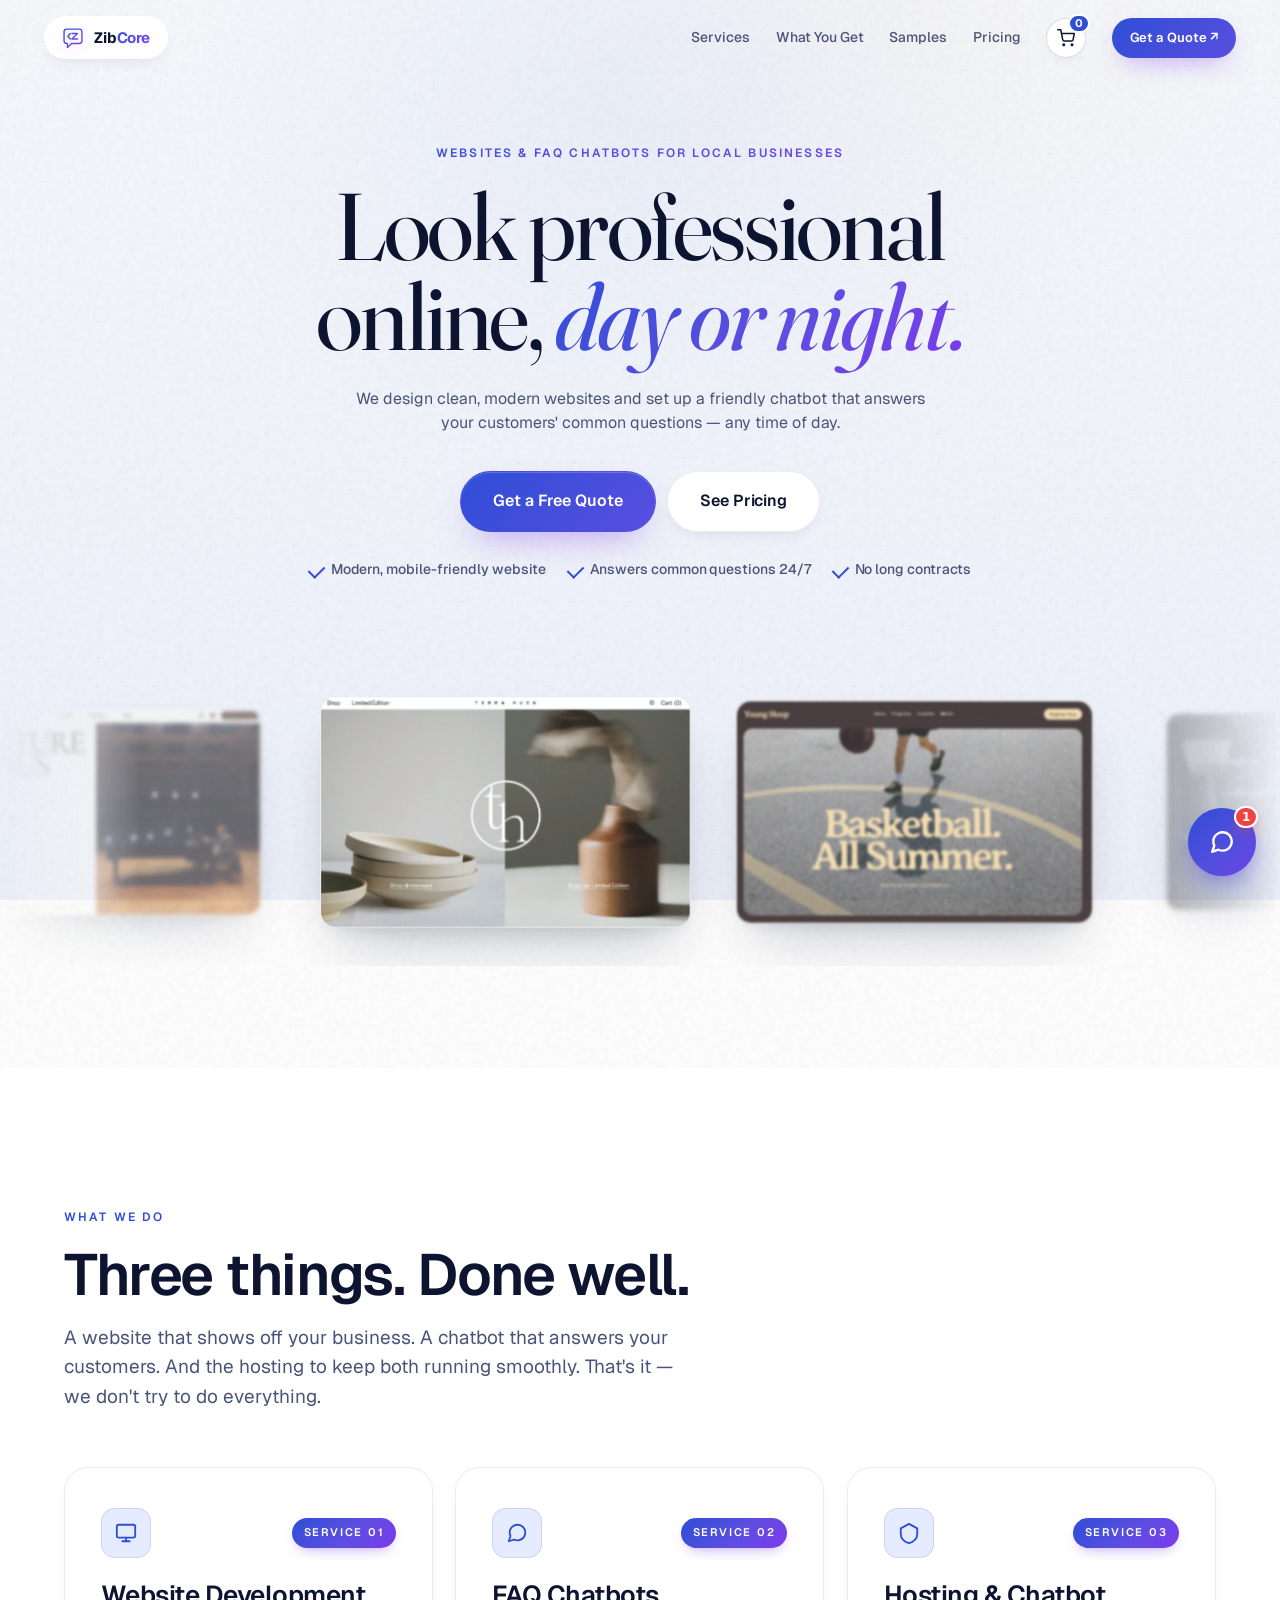
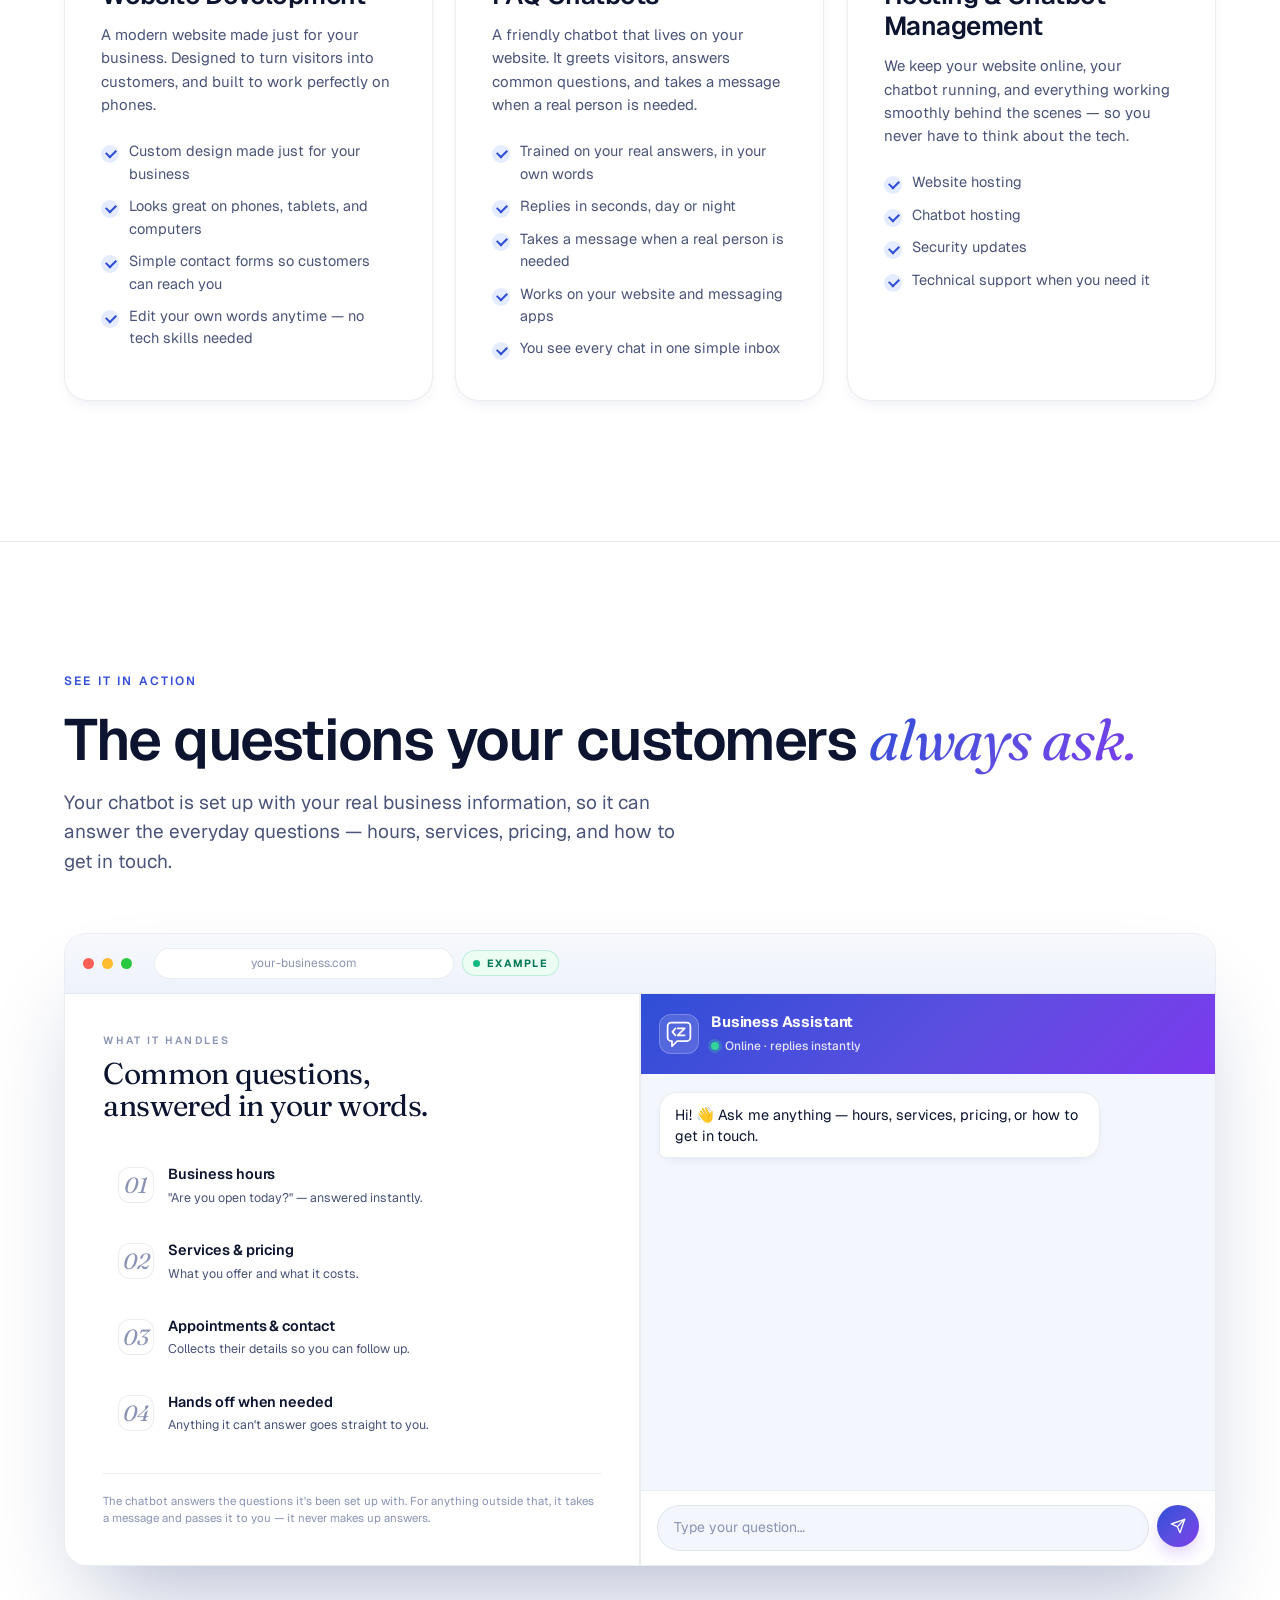
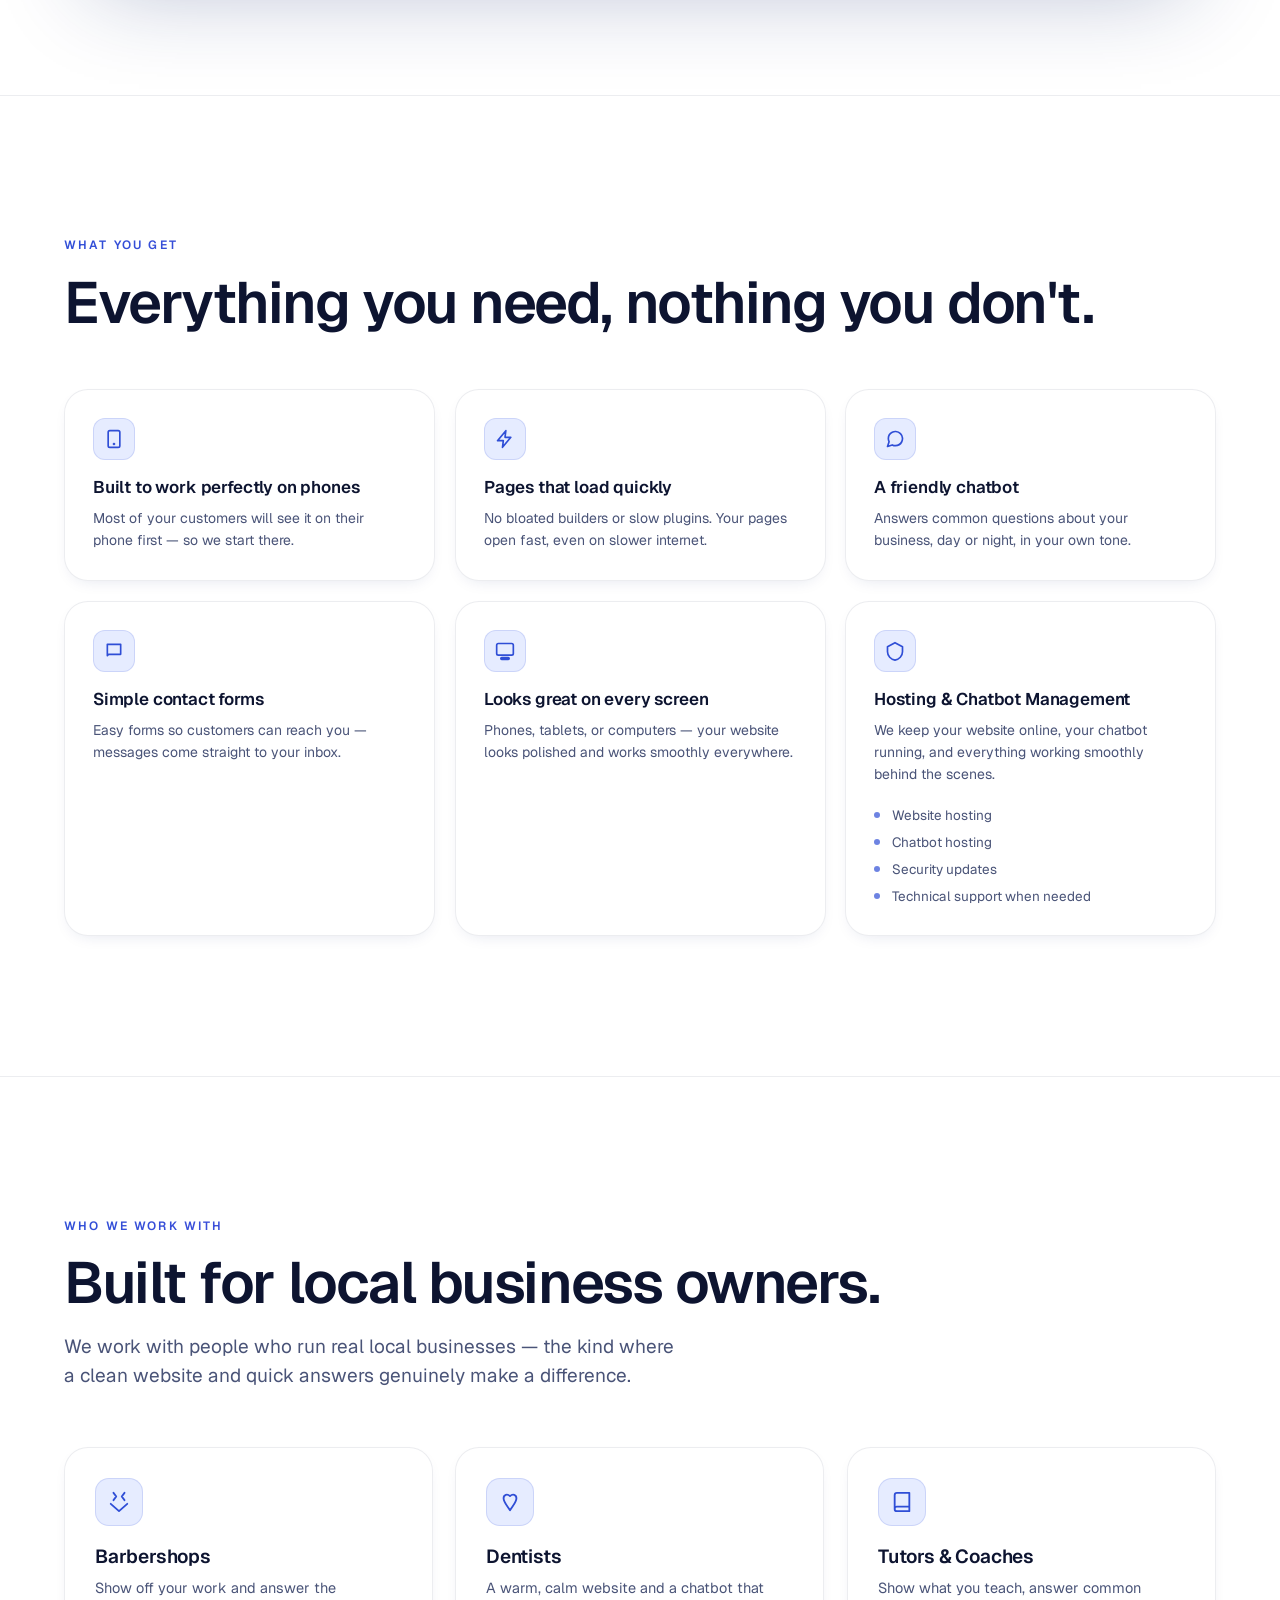
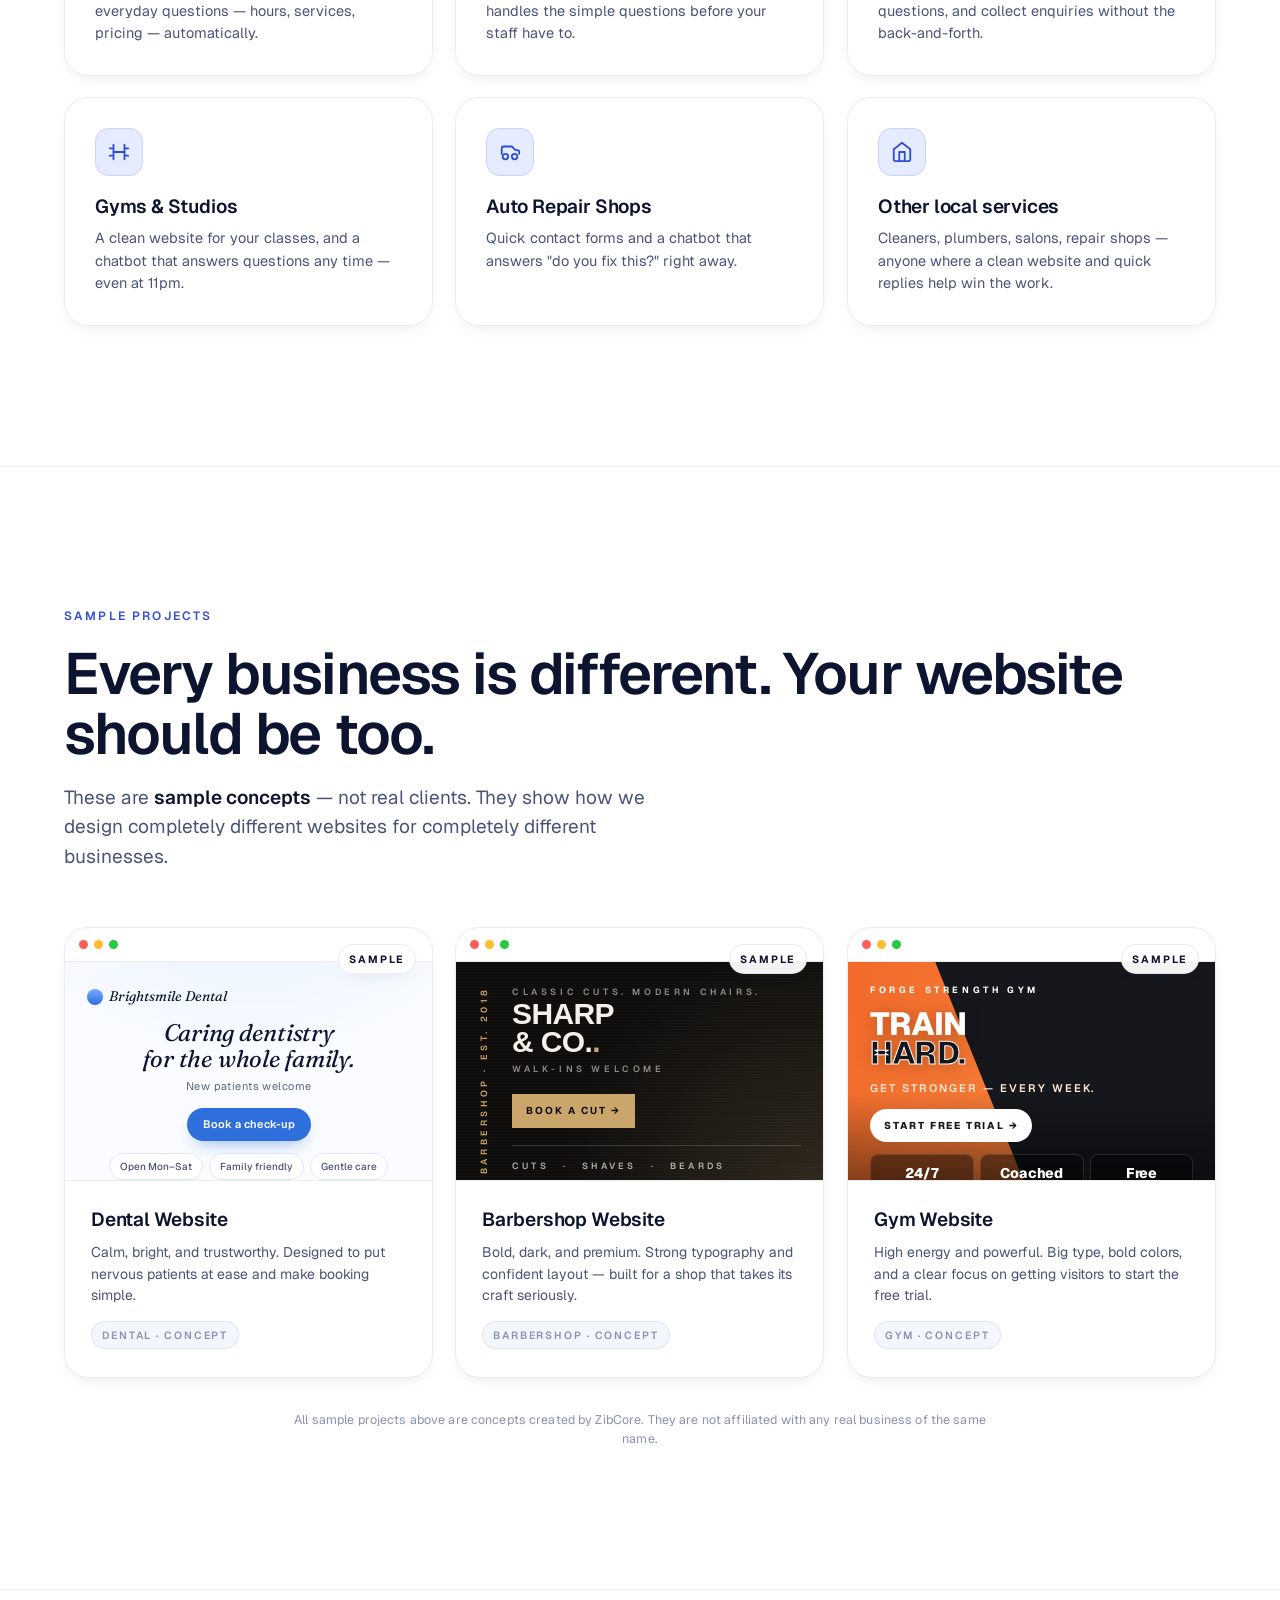
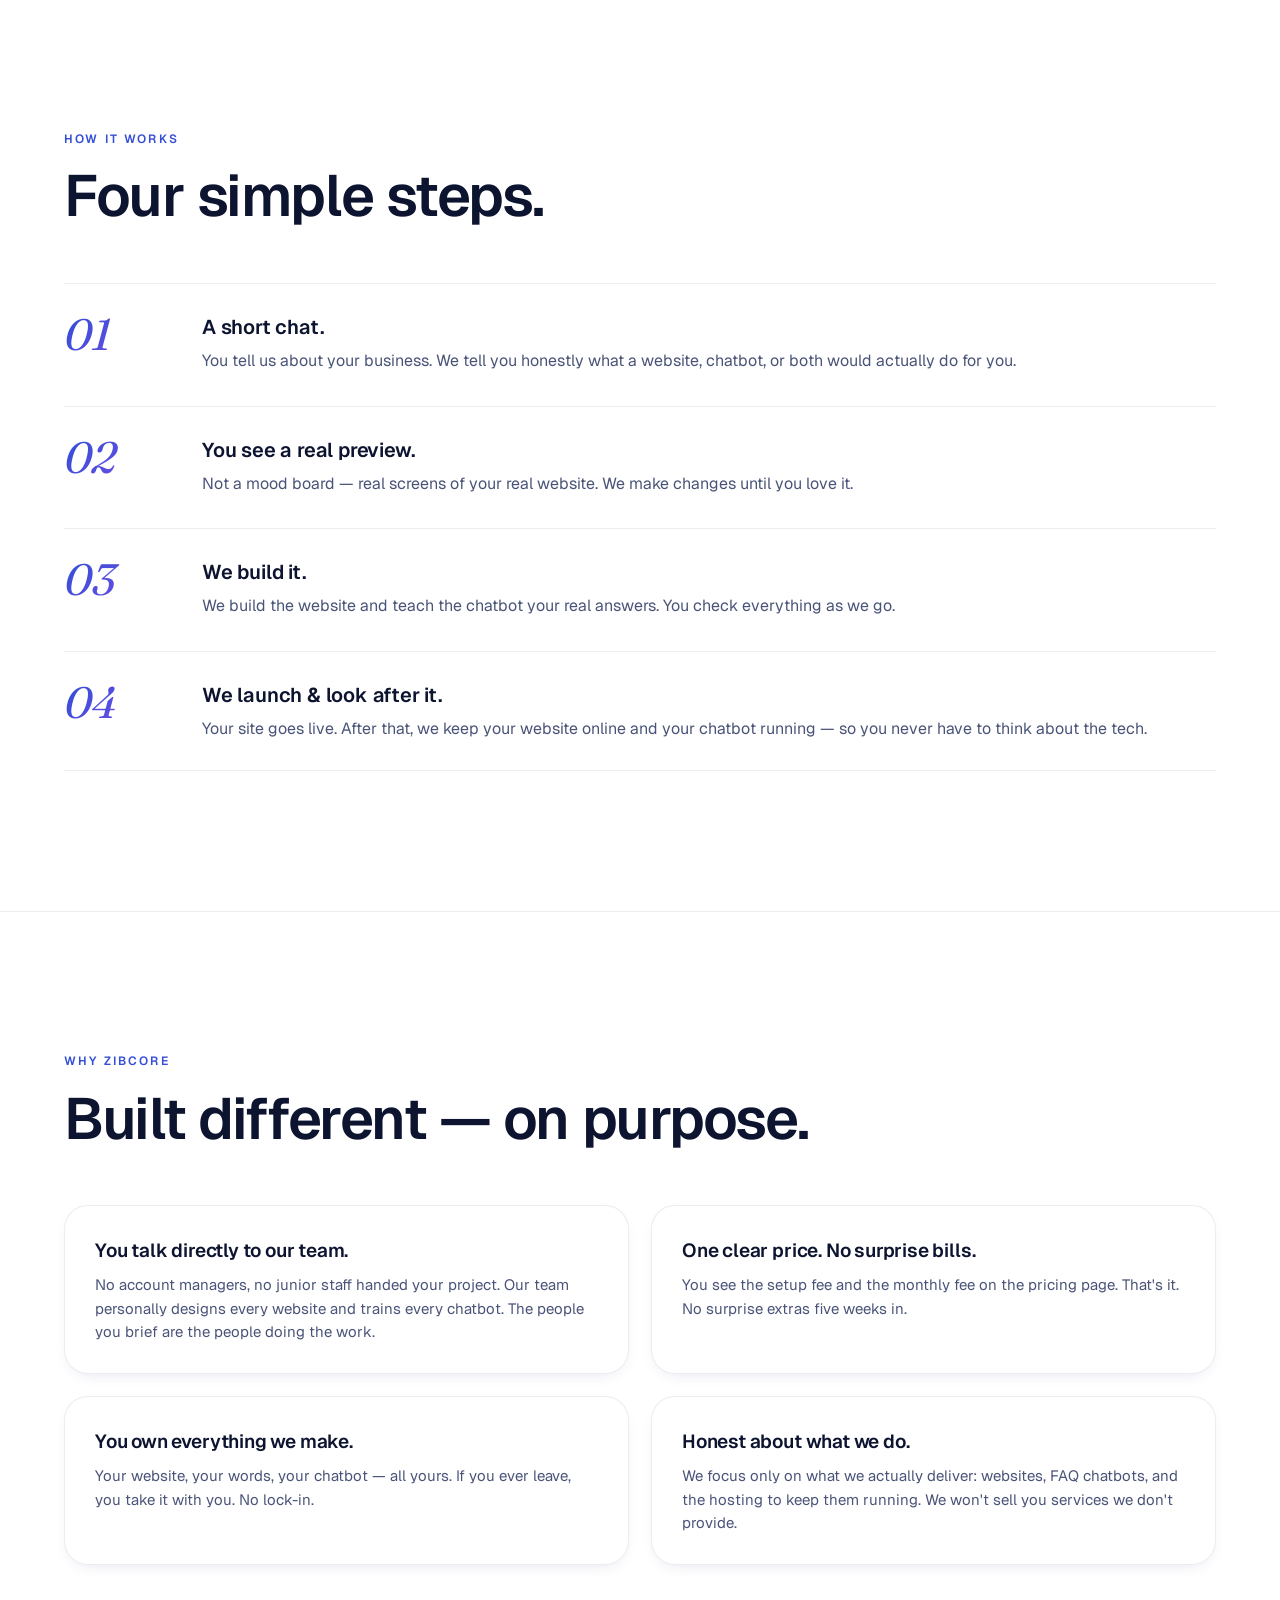
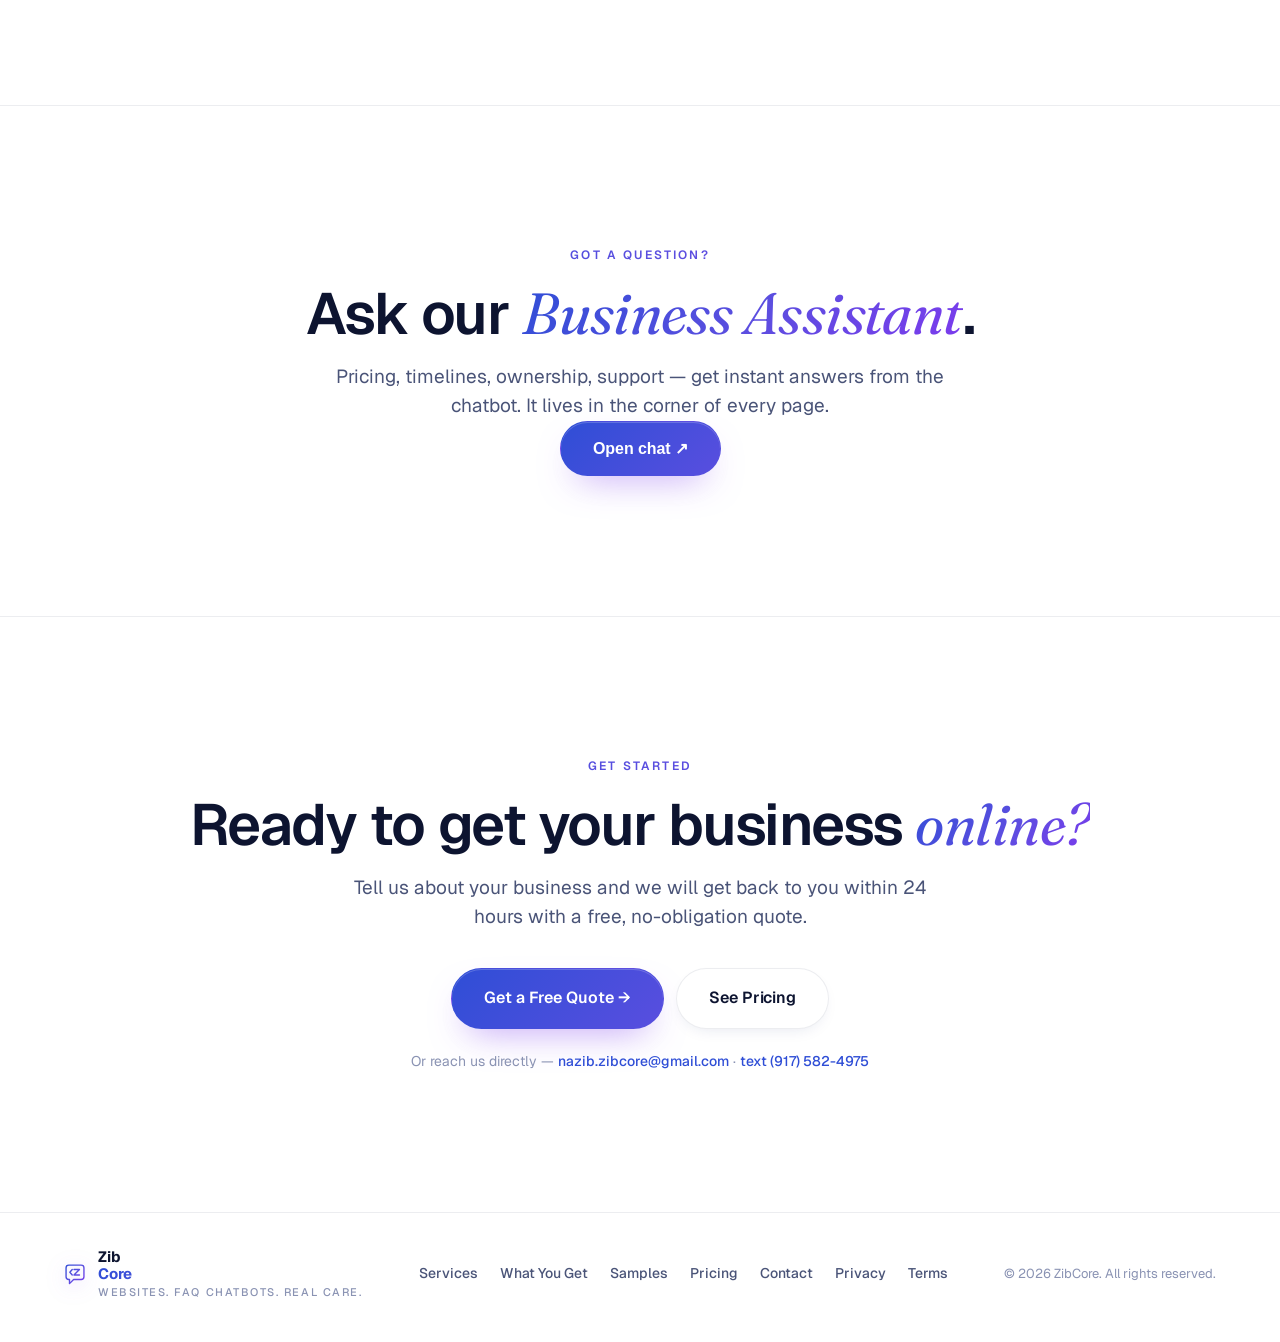
==== commit 622f9fc4: "Add dedicated Get a Quote page; route all CTAs to it - New quote.html with the full quote form (serv" ====
--- a/index.html
+++ b/index.html
@@ -38,7 +38,7 @@
       <a href="#what">What You Get</a>
       <a href="#samples">Samples</a>
       <a href="plans.html">Pricing</a>
-      <a href="#contact" class="nav__cta">Book a Call ↗</a>
+      <a href="quote.html" class="nav__cta">Get a Quote ↗</a>
     </div>
   </nav>
 
@@ -63,7 +63,7 @@
           answers your customers' common questions — any time of day.
         </p>
         <div class="hero__cta reveal" data-delay="240">
-          <a href="#contact" class="btn btn--primary btn--lg">Book a Call</a>
+          <a href="quote.html" class="btn btn--primary btn--lg">Get a Free Quote</a>
           <a href="plans.html" class="btn btn--ghost btn--lg">See Pricing</a>
         </div>
         <ul class="hero__points reveal" data-delay="320">
@@ -544,252 +544,26 @@
   </section>
 
   <!-- ============ CONTACT FORM ============ -->
-  <!--
-    FORMSPREE SETUP
-    1. Sign up at https://formspree.io/ (free tier available)
-    2. Create a new form, copy the endpoint URL — format: https://formspree.io/f/abcdefgh
-    3. Replace mwvjorje below with the part after /f/
-  -->
-  <section id="contact" class="section section--contact-form">
-    <div class="container">
-      <div class="contact-grid">
-
-        <!-- Left column: headline + trust signals -->
-        <div class="contact-copy reveal">
-          <p class="eyebrow">Get a free quote</p>
-          <h2 class="h2">
-            Ready to get your<br/>
-            business <em>online?</em>
-          </h2>
-          <p class="lede lede--left">
-            Tell us about your business and we'll get back to you within 24 hours.
-          </p>
-
-          <ul class="contact-trust">
-            <li>
-              <span class="contact-trust__icon" aria-hidden="true">
-                <svg viewBox="0 0 24 24" fill="none" stroke="currentColor" stroke-width="2" stroke-linecap="round" stroke-linejoin="round"><circle cx="12" cy="12" r="10"/><polyline points="12 6 12 12 16 14"/></svg>
-              </span>
-              <div>
-                <strong>24-hour response</strong>
-                <small>Our team replies personally — usually within a few hours.</small>
-              </div>
-            </li>
-            <li>
-              <span class="contact-trust__icon" aria-hidden="true">
-                <svg viewBox="0 0 24 24" fill="none" stroke="currentColor" stroke-width="2" stroke-linecap="round" stroke-linejoin="round"><path d="M12 22s8-4 8-10V5l-8-3-8 3v7c0 6 8 10 8 10z"/></svg>
-              </span>
-              <div>
-                <strong>No obligation quote</strong>
-                <small>Free, honest pricing. No pressure to commit.</small>
-              </div>
-            </li>
-            <li>
-              <span class="contact-trust__icon" aria-hidden="true">
-                <svg viewBox="0 0 24 24" fill="none" stroke="currentColor" stroke-width="2" stroke-linecap="round" stroke-linejoin="round"><path d="M21 11.5a8.38 8.38 0 0 1-.9 3.8 8.5 8.5 0 0 1-7.6 4.7 8.38 8.38 0 0 1-3.8-.9L3 21l1.9-5.7a8.38 8.38 0 0 1-.9-3.8 8.5 8.5 0 0 1 4.7-7.6 8.38 8.38 0 0 1 3.8-.9h.5a8.48 8.48 0 0 1 8 8v.5z"/></svg>
-              </span>
-              <div>
-                <strong>Talk to the builder</strong>
-                <small>You speak directly with our team — never a sales rep.</small>
-              </div>
-            </li>
-          </ul>
-        </div>
-
-        <!-- Right column: glass form card -->
-        <div class="contact-card reveal" data-delay="120">
-
-          <form id="contact-form"
-                class="contact-form"
-                action="https://formspree.io/f/mwvjorje"
-                method="POST"
-                novalidate>
-
-            <!-- Row 1: Name + Business -->
-            <div class="contact-row">
-              <div class="contact-field">
-                <label for="cf-name">
-                  <svg viewBox="0 0 24 24" fill="none" stroke="currentColor" stroke-width="2" stroke-linecap="round" stroke-linejoin="round" aria-hidden="true"><path d="M20 21v-2a4 4 0 0 0-4-4H8a4 4 0 0 0-4 4v2"/><circle cx="12" cy="7" r="4"/></svg>
-                  Full name *
-                </label>
-                <input id="cf-name" name="name" type="text" required autocomplete="name" placeholder="Jane Smith" />
-              </div>
-              <div class="contact-field">
-                <label for="cf-business">
-                  <svg viewBox="0 0 24 24" fill="none" stroke="currentColor" stroke-width="2" stroke-linecap="round" stroke-linejoin="round" aria-hidden="true"><path d="M3 9l9-7 9 7v11a2 2 0 0 1-2 2H5a2 2 0 0 1-2-2z"/><path d="M9 22V12h6v10"/></svg>
-                  Business name *
-                </label>
-                <input id="cf-business" name="business" type="text" required autocomplete="organization" placeholder="Smith's Salon" />
-              </div>
-            </div>
-
-            <!-- Row 2: Email + Phone -->
-            <div class="contact-row">
-              <div class="contact-field">
-                <label for="cf-email">
-                  <svg viewBox="0 0 24 24" fill="none" stroke="currentColor" stroke-width="2" stroke-linecap="round" stroke-linejoin="round" aria-hidden="true"><path d="M4 4h16c1.1 0 2 .9 2 2v12c0 1.1-.9 2-2 2H4c-1.1 0-2-.9-2-2V6c0-1.1.9-2 2-2z"/><polyline points="22,6 12,13 2,6"/></svg>
-                  Email *
-                </label>
-                <input id="cf-email" name="email" type="email" required autocomplete="email" placeholder="you@business.com" />
-              </div>
-              <div class="contact-field">
-                <label for="cf-phone">
-                  <svg viewBox="0 0 24 24" fill="none" stroke="currentColor" stroke-width="2" stroke-linecap="round" stroke-linejoin="round" aria-hidden="true"><path d="M22 16.92v3a2 2 0 0 1-2.18 2 19.79 19.79 0 0 1-8.63-3.07 19.5 19.5 0 0 1-6-6 19.79 19.79 0 0 1-3.07-8.67A2 2 0 0 1 4.11 2h3a2 2 0 0 1 2 1.72 12.84 12.84 0 0 0 .7 2.81 2 2 0 0 1-.45 2.11L8.09 9.91a16 16 0 0 0 6 6l1.27-1.27a2 2 0 0 1 2.11-.45 12.84 12.84 0 0 0 2.81.7A2 2 0 0 1 22 16.92z"/></svg>
-                  Phone <span class="contact-optional">(optional)</span>
-                </label>
-                <input id="cf-phone" name="phone" type="tel" autocomplete="tel" placeholder="(555) 123-4567" />
-              </div>
-            </div>
-
-            <!-- Service interest as pill toggles -->
-            <div class="contact-field">
-              <label>Which service are you interested in? *</label>
-              <div class="contact-pills" role="radiogroup" aria-label="Which service are you interested in?">
-                <label class="contact-pill">
-                  <input type="radio" name="service" value="Website" required />
-                  <span class="contact-pill__inner">
-                    <svg viewBox="0 0 24 24" fill="none" stroke="currentColor" stroke-width="2" stroke-linecap="round" stroke-linejoin="round" aria-hidden="true"><rect x="2" y="3" width="20" height="14" rx="2"/><path d="M8 21h8M12 17v4"/></svg>
-                    Website
-                  </span>
-                </label>
-                <label class="contact-pill">
-                  <input type="radio" name="service" value="FAQ Chatbot" />
-                  <span class="contact-pill__inner">
-                    <svg viewBox="0 0 24 24" fill="none" stroke="currentColor" stroke-width="2" stroke-linecap="round" stroke-linejoin="round" aria-hidden="true"><path d="M21 11.5a8.38 8.38 0 0 1-.9 3.8 8.5 8.5 0 0 1-7.6 4.7 8.38 8.38 0 0 1-3.8-.9L3 21l1.9-5.7a8.38 8.38 0 0 1-.9-3.8 8.5 8.5 0 0 1 4.7-7.6 8.38 8.38 0 0 1 3.8-.9h.5a8.48 8.48 0 0 1 8 8v.5z"/></svg>
-                    FAQ Chatbot
-                  </span>
-                </label>
-                <label class="contact-pill">
-                  <input type="radio" name="service" value="Bundle (Website + FAQ Chatbot)" />
-                  <span class="contact-pill__inner">
-                    <svg viewBox="0 0 24 24" fill="none" stroke="currentColor" stroke-width="2" stroke-linecap="round" stroke-linejoin="round" aria-hidden="true"><path d="M21 16V8a2 2 0 0 0-1-1.73l-7-4a2 2 0 0 0-2 0l-7 4A2 2 0 0 0 3 8v8a2 2 0 0 0 1 1.73l7 4a2 2 0 0 0 2 0l7-4A2 2 0 0 0 21 16z"/><polyline points="3.27 6.96 12 12.01 20.73 6.96"/><line x1="12" y1="22.08" x2="12" y2="12"/></svg>
-                    Bundle
-                  </span>
-                </label>
-              </div>
-            </div>
-
-            <!-- Preferred contact methods -->
-            <div class="contact-field">
-              <label>How should we reach out? <span class="contact-optional">(pick your top two)</span></label>
-              <div class="contact-prefs" data-contact-prefs>
-                <div class="contact-prefs__col">
-                  <span class="contact-prefs__rank">1st choice</span>
-                  <div class="contact-pills contact-pills--3" role="radiogroup" aria-label="Most preferred contact method">
-                    <label class="contact-pill">
-                      <input type="radio" name="preferred_contact" value="Email" required />
-                      <span class="contact-pill__inner">
-                        <svg viewBox="0 0 24 24" fill="none" stroke="currentColor" stroke-width="2" stroke-linecap="round" stroke-linejoin="round" aria-hidden="true"><path d="M4 4h16c1.1 0 2 .9 2 2v12c0 1.1-.9 2-2 2H4c-1.1 0-2-.9-2-2V6c0-1.1.9-2 2-2z"/><polyline points="22,6 12,13 2,6"/></svg>
-                        Email
-                      </span>
-                    </label>
-                    <label class="contact-pill">
-                      <input type="radio" name="preferred_contact" value="Text" />
-                      <span class="contact-pill__inner">
-                        <svg viewBox="0 0 24 24" fill="none" stroke="currentColor" stroke-width="2" stroke-linecap="round" stroke-linejoin="round" aria-hidden="true"><path d="M21 15a2 2 0 0 1-2 2H7l-4 4V5a2 2 0 0 1 2-2h14a2 2 0 0 1 2 2z"/></svg>
-                        Text
-                      </span>
-                    </label>
-                    <label class="contact-pill">
-                      <input type="radio" name="preferred_contact" value="Phone call" />
-                      <span class="contact-pill__inner">
-                        <svg viewBox="0 0 24 24" fill="none" stroke="currentColor" stroke-width="2" stroke-linecap="round" stroke-linejoin="round" aria-hidden="true"><path d="M22 16.92v3a2 2 0 0 1-2.18 2 19.79 19.79 0 0 1-8.63-3.07 19.5 19.5 0 0 1-6-6 19.79 19.79 0 0 1-3.07-8.67A2 2 0 0 1 4.11 2h3a2 2 0 0 1 2 1.72 12.84 12.84 0 0 0 .7 2.81 2 2 0 0 1-.45 2.11L8.09 9.91a16 16 0 0 0 6 6l1.27-1.27a2 2 0 0 1 2.11-.45 12.84 12.84 0 0 0 2.81.7A2 2 0 0 1 22 16.92z"/></svg>
-                        Call
-                      </span>
-                    </label>
-                  </div>
-                </div>
-                <div class="contact-prefs__col">
-                  <span class="contact-prefs__rank">2nd choice</span>
-                  <div class="contact-pills contact-pills--3" role="radiogroup" aria-label="Second preferred contact method">
-                    <label class="contact-pill">
-                      <input type="radio" name="alt_contact" value="Email" />
-                      <span class="contact-pill__inner">
-                        <svg viewBox="0 0 24 24" fill="none" stroke="currentColor" stroke-width="2" stroke-linecap="round" stroke-linejoin="round" aria-hidden="true"><path d="M4 4h16c1.1 0 2 .9 2 2v12c0 1.1-.9 2-2 2H4c-1.1 0-2-.9-2-2V6c0-1.1.9-2 2-2z"/><polyline points="22,6 12,13 2,6"/></svg>
-                        Email
-                      </span>
-                    </label>
-                    <label class="contact-pill">
-                      <input type="radio" name="alt_contact" value="Text" />
-                      <span class="contact-pill__inner">
-                        <svg viewBox="0 0 24 24" fill="none" stroke="currentColor" stroke-width="2" stroke-linecap="round" stroke-linejoin="round" aria-hidden="true"><path d="M21 15a2 2 0 0 1-2 2H7l-4 4V5a2 2 0 0 1 2-2h14a2 2 0 0 1 2 2z"/></svg>
-                        Text
-                      </span>
-                    </label>
-                    <label class="contact-pill">
-                      <input type="radio" name="alt_contact" value="Phone call" />
-                      <span class="contact-pill__inner">
-                        <svg viewBox="0 0 24 24" fill="none" stroke="currentColor" stroke-width="2" stroke-linecap="round" stroke-linejoin="round" aria-hidden="true"><path d="M22 16.92v3a2 2 0 0 1-2.18 2 19.79 19.79 0 0 1-8.63-3.07 19.5 19.5 0 0 1-6-6 19.79 19.79 0 0 1-3.07-8.67A2 2 0 0 1 4.11 2h3a2 2 0 0 1 2 1.72 12.84 12.84 0 0 0 .7 2.81 2 2 0 0 1-.45 2.11L8.09 9.91a16 16 0 0 0 6 6l1.27-1.27a2 2 0 0 1 2.11-.45 12.84 12.84 0 0 0 2.81.7A2 2 0 0 1 22 16.92z"/></svg>
-                        Call
-                      </span>
-                    </label>
-                  </div>
-                </div>
-              </div>
-            </div>
-
-            <!-- Message -->
-            <div class="contact-field">
-              <label for="cf-message">
-                <svg viewBox="0 0 24 24" fill="none" stroke="currentColor" stroke-width="2" stroke-linecap="round" stroke-linejoin="round" aria-hidden="true"><path d="M21 15a2 2 0 0 1-2 2H7l-4 4V5a2 2 0 0 1 2-2h14a2 2 0 0 1 2 2z"/></svg>
-                Your message *
-              </label>
-              <textarea id="cf-message" name="message" required rows="5" placeholder="Ask a question, share a concern, or just reach out — write whatever you'd like us to know."></textarea>
-            </div>
-
-            <!-- Submit -->
-            <button type="submit" id="cf-submit" class="btn btn--primary btn--lg contact-submit">
-              <span class="contact-submit__label">Get Free Quote</span>
-              <span class="contact-submit__spinner" aria-hidden="true"></span>
-            </button>
-
-            <p class="contact-trust-line">
-              <svg viewBox="0 0 24 24" fill="none" stroke="currentColor" stroke-width="2" stroke-linecap="round" stroke-linejoin="round" aria-hidden="true"><rect x="3" y="11" width="18" height="11" rx="2" ry="2"/><path d="M7 11V7a5 5 0 0 1 10 0v4"/></svg>
-              No spam. No obligations. Just a quick conversation about your business.
-            </p>
-
-            <p class="contact-error" id="cf-error" role="alert" aria-live="polite"></p>
-          </form>
-
-          <!-- Success state — hidden until form submits successfully -->
-          <div class="contact-success" id="cf-success" hidden>
-            <div class="contact-success__icon" aria-hidden="true">
-              <svg viewBox="0 0 24 24" fill="none" stroke="currentColor" stroke-width="2.5" stroke-linecap="round" stroke-linejoin="round"><polyline points="20 6 9 17 4 12"/></svg>
-            </div>
-            <h3>Thank you!</h3>
-            <p>We received your message and will get back to you shortly.</p>
-          </div>
-
-        </div>
-      </div>
-
-      <!-- Direct contact strip -->
-      <div class="contact-direct reveal" data-delay="200">
-        <p class="contact-direct__intro">Or reach out directly</p>
-        <div class="contact-direct__items">
-          <a class="contact-direct__item" href="mailto:nazib.zibcore@gmail.com">
-            <span class="contact-direct__icon" aria-hidden="true">
-              <svg viewBox="0 0 24 24" fill="none" stroke="currentColor" stroke-width="2" stroke-linecap="round" stroke-linejoin="round"><path d="M4 4h16c1.1 0 2 .9 2 2v12c0 1.1-.9 2-2 2H4c-1.1 0-2-.9-2-2V6c0-1.1.9-2 2-2z"/><polyline points="22,6 12,13 2,6"/></svg>
-            </span>
-            <span class="contact-direct__text">
-              <strong>nazib.zibcore@gmail.com<span class="contact-direct__badge">Preferred</span></strong>
-              <small>Email — fastest way to reach our team</small>
-            </span>
-          </a>
-          <a class="contact-direct__item" href="sms:+19175824975">
-            <span class="contact-direct__icon" aria-hidden="true">
-              <svg viewBox="0 0 24 24" fill="none" stroke="currentColor" stroke-width="2" stroke-linecap="round" stroke-linejoin="round"><path d="M21 15a2 2 0 0 1-2 2H7l-4 4V5a2 2 0 0 1 2-2h14a2 2 0 0 1 2 2z"/></svg>
-            </span>
-            <span class="contact-direct__text">
-              <strong>(917) 582-4975</strong>
-              <small>Text message — also welcome</small>
-            </span>
-          </a>
-        </div>
-      </div>
-
-    </div>
-  </section>
+  <!-- ============ FINAL CTA -> quote page ============ -->
+  <section id="contact" class="section section--cta">
+    <div class="container container--center">
+      <p class="eyebrow reveal">Get started</p>
+      <h2 class="h2 reveal">Ready to get your business <em>online?</em></h2>
+      <p class="lede reveal" data-delay="80">
+        Tell us about your business and we will get back to you within 24 hours
+        with a free, no-obligation quote.
+      </p>
+      <div class="contact-cta reveal" data-delay="160">
+        <a href="quote.html" class="btn btn--primary btn--lg">Get a Free Quote →</a>
+        <a href="plans.html" class="btn btn--ghost btn--lg">See Pricing</a>
+      </div>
+      <p class="cta-direct reveal" data-delay="240">
+        Or reach us directly — <a href="mailto:nazib.zibcore@gmail.com">nazib.zibcore@gmail.com</a>
+        · <a href="sms:+19175824975">text (917) 582-4975</a>
+      </p>
+    </div>
+  </section>
+
 
   <!-- ============ FOOTER ============ -->
   <footer class="foot">
@@ -806,7 +580,7 @@
         <a href="#what">What You Get</a>
         <a href="#samples">Samples</a>
         <a href="plans.html">Pricing</a>
-        <a href="#contact">Contact</a>
+        <a href="quote.html">Contact</a>
         <a href="privacy.html">Privacy</a>
         <a href="terms.html">Terms</a>
       </nav>
--- a/styles.css
+++ b/styles.css
@@ -468,6 +468,27 @@
   .hero__points { justify-content: flex-start; }
 }
 
+/* ============ Quote page header ============ */
+.quote-hero {
+  padding: 150px 0 10px;
+  text-align: center;
+}
+.quote-hero .h1 {
+  margin: 14px auto 0;
+  max-width: 16ch;
+}
+.quote-hero .lede { margin-top: 22px; }
+.section--quote-form { padding-top: clamp(40px, 6vw, 70px); }
+
+/* Small "or reach us directly" line under the homepage/pricing CTA */
+.cta-direct {
+  margin: 22px 0 0;
+  font-size: 14px;
+  color: var(--ink-mute);
+}
+.cta-direct a { color: var(--accent); font-weight: 500; }
+.cta-direct a:hover { text-decoration: underline; }
+
 /* ============ Legal pages (privacy / terms) ============ */
 .legal { padding: 140px 0 90px; }
 .legal__wrap { max-width: 760px; }
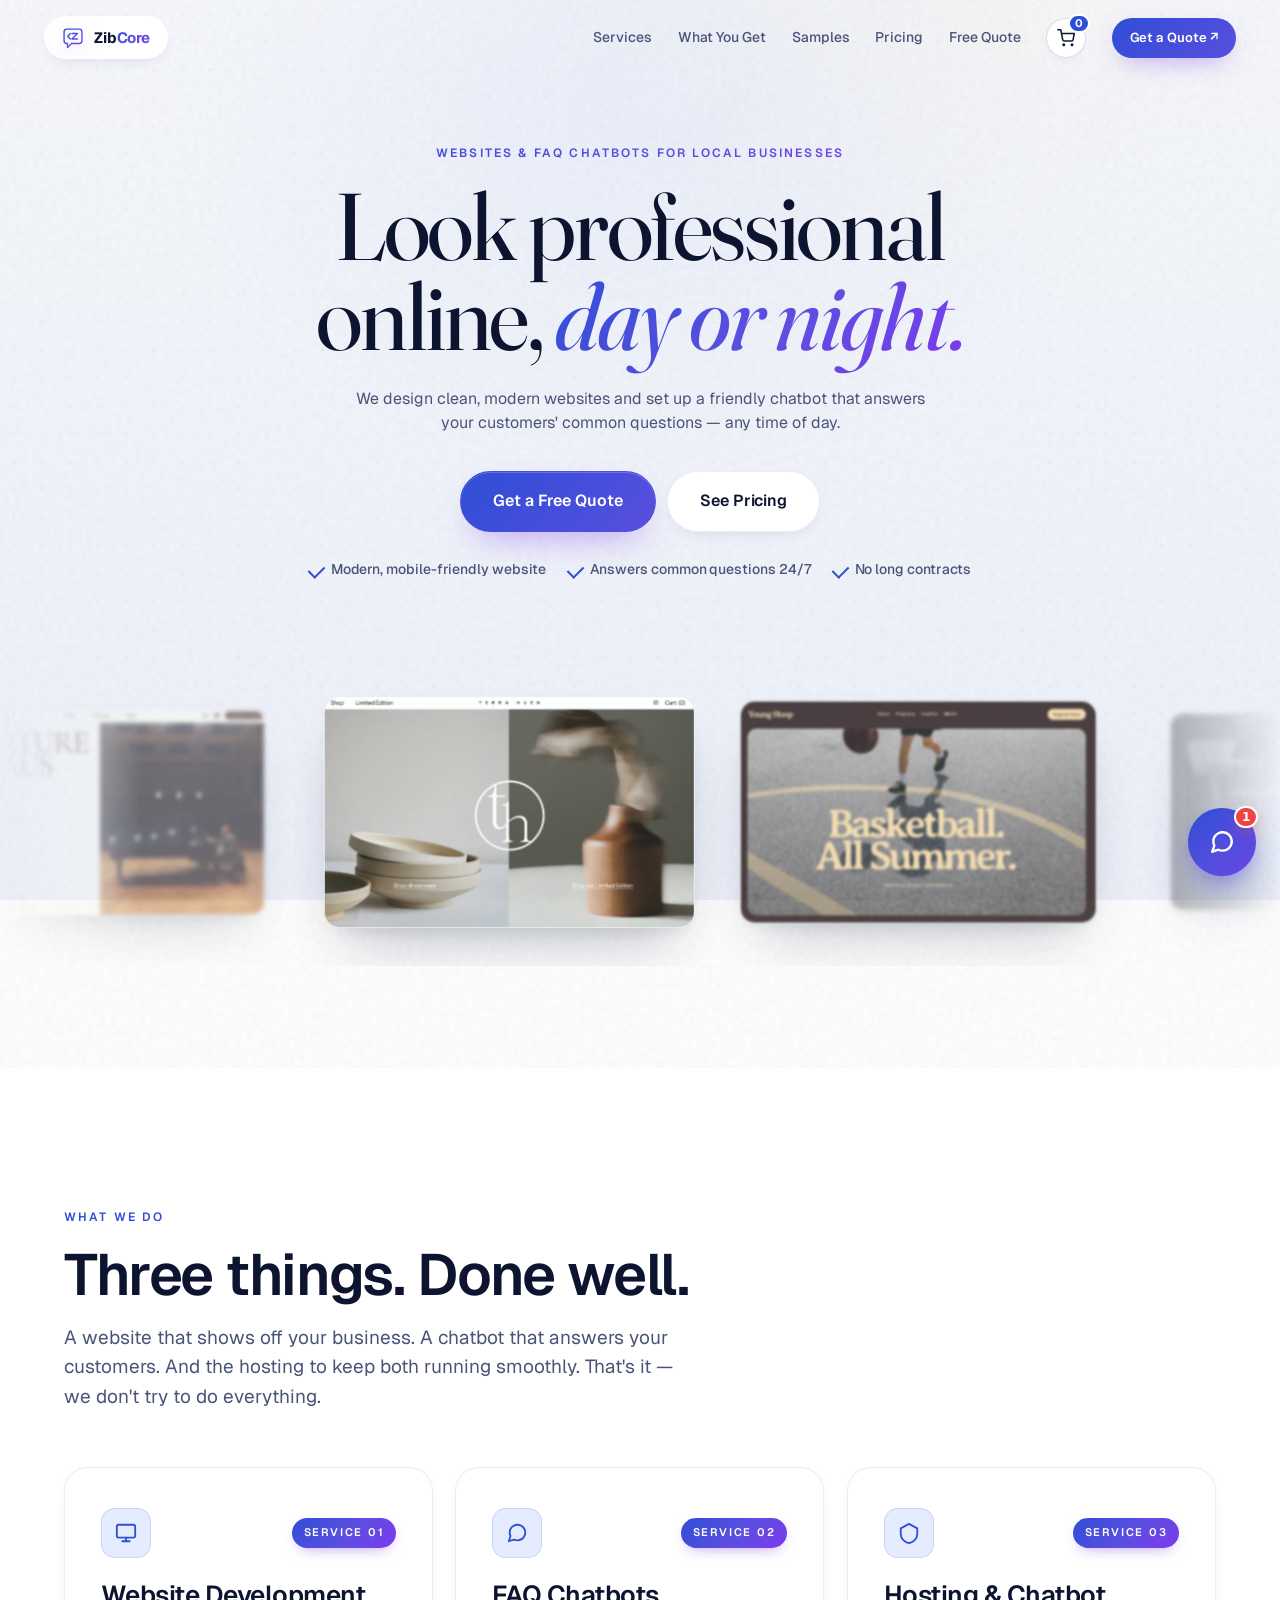
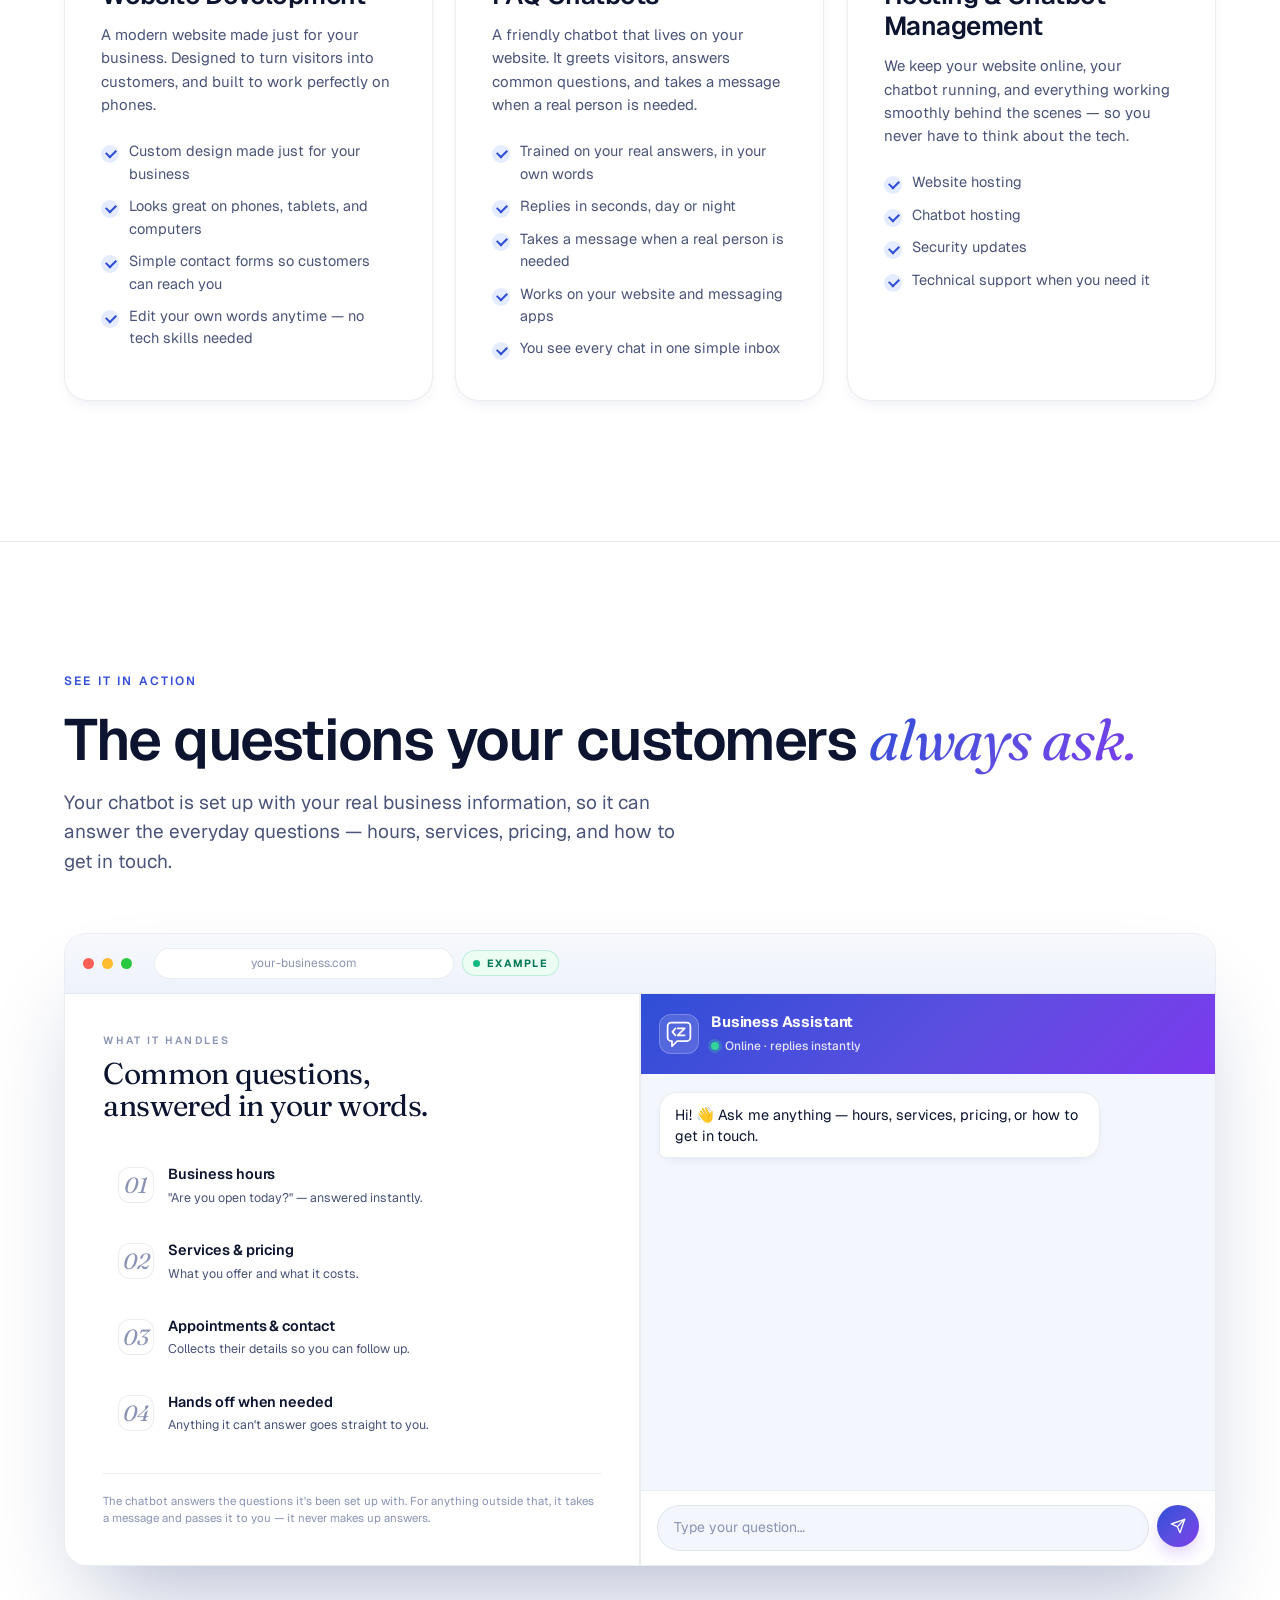
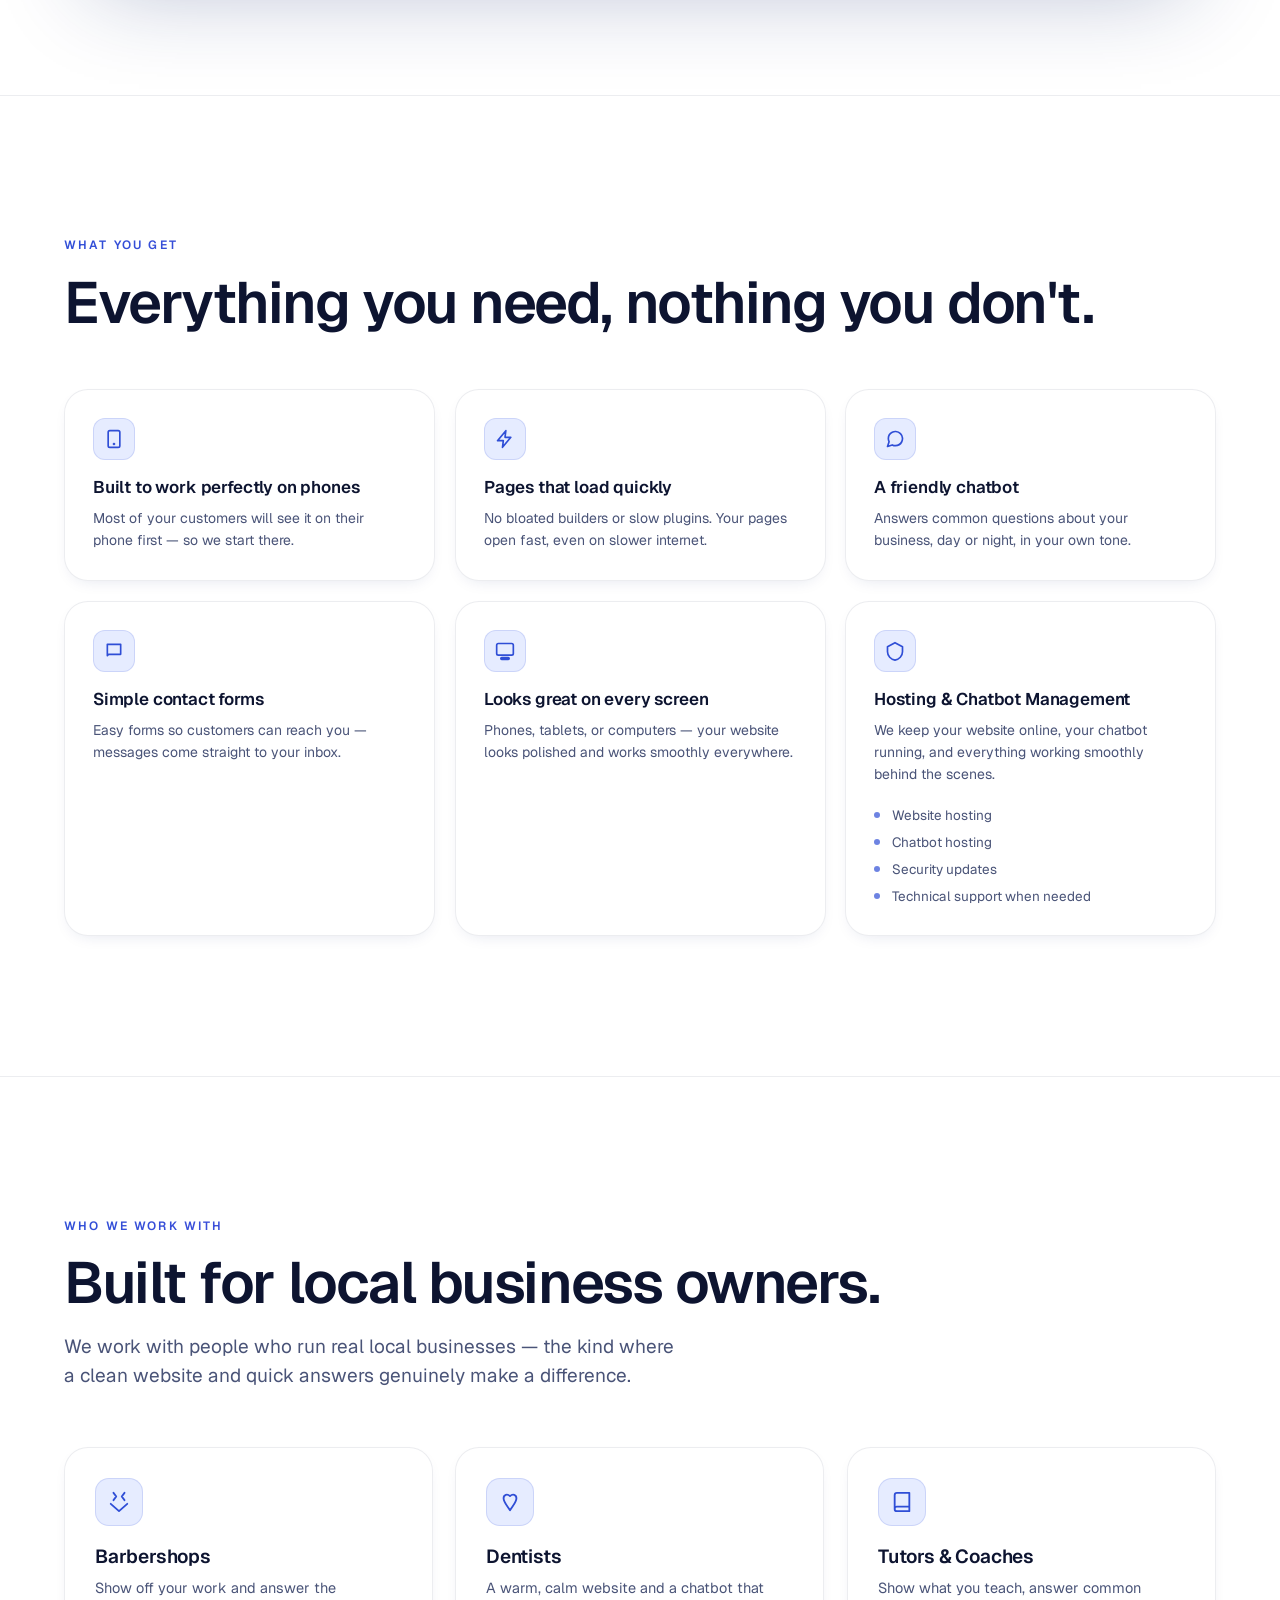
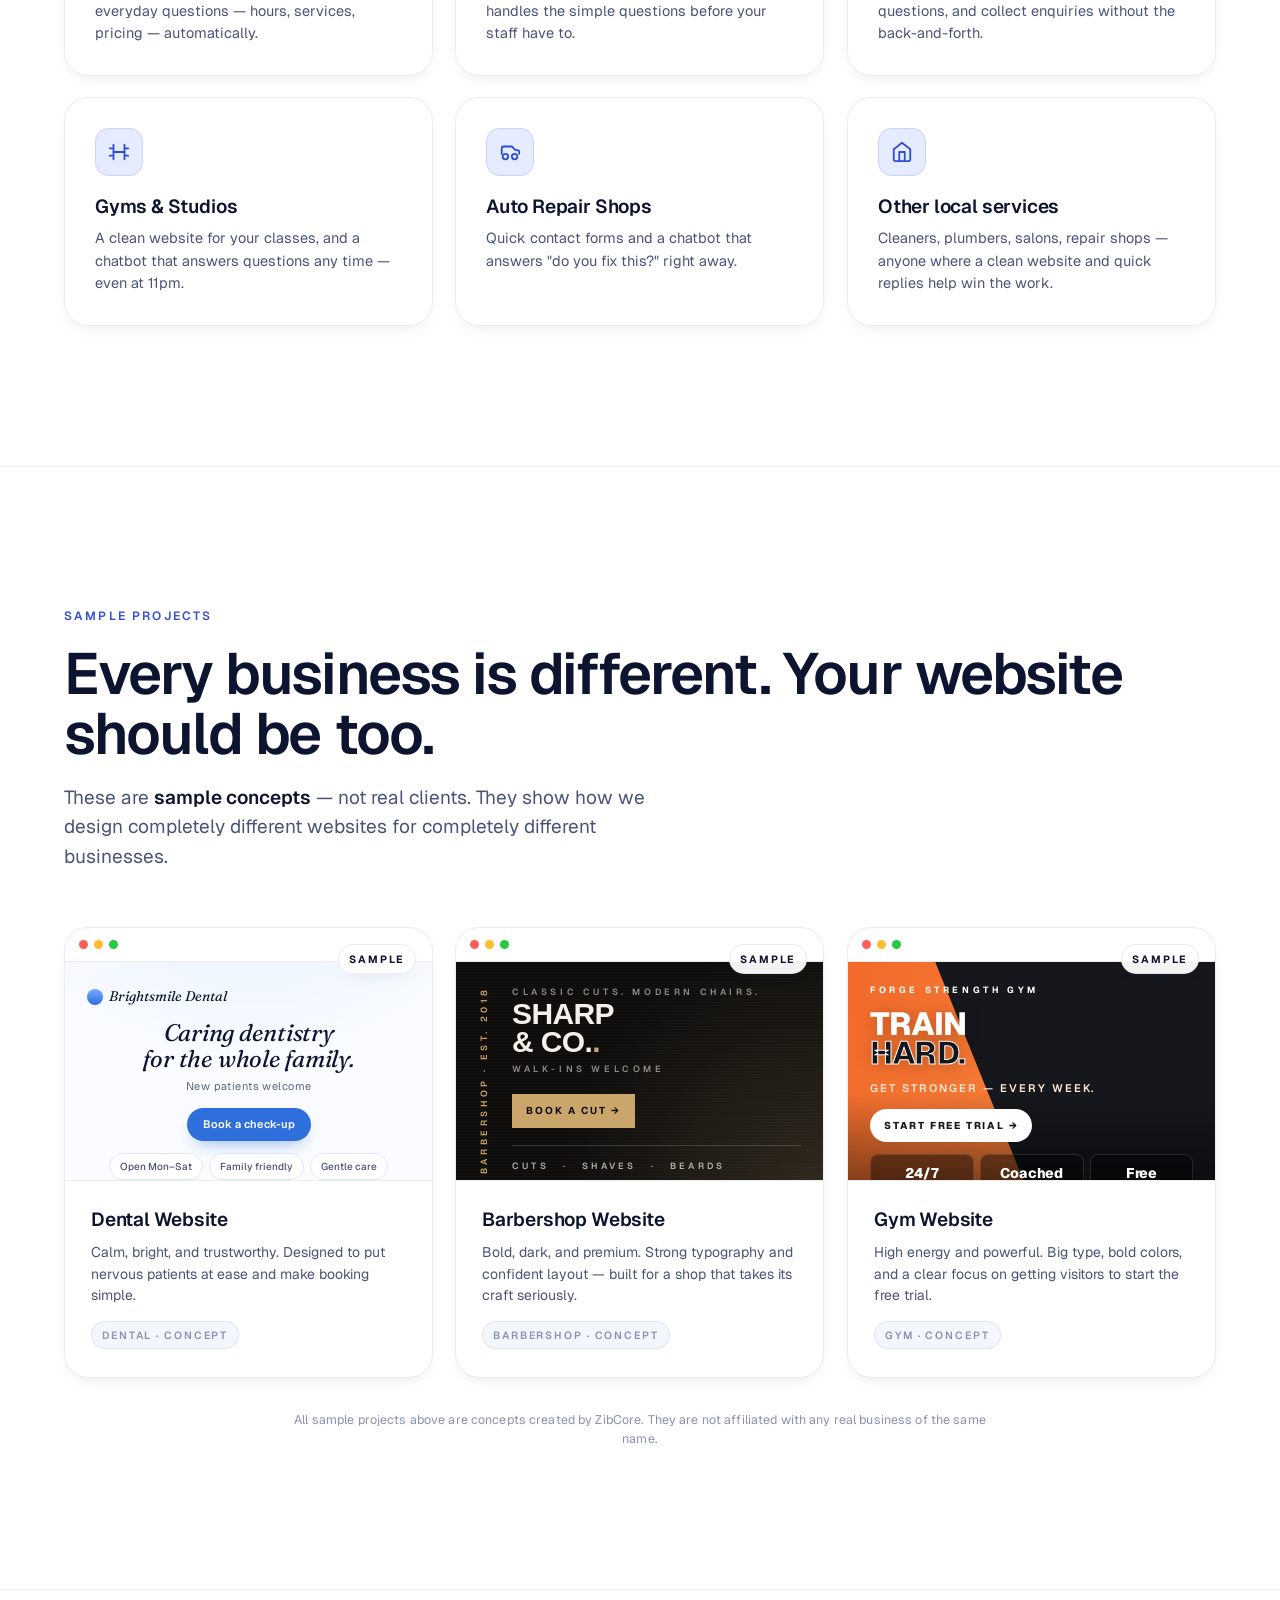
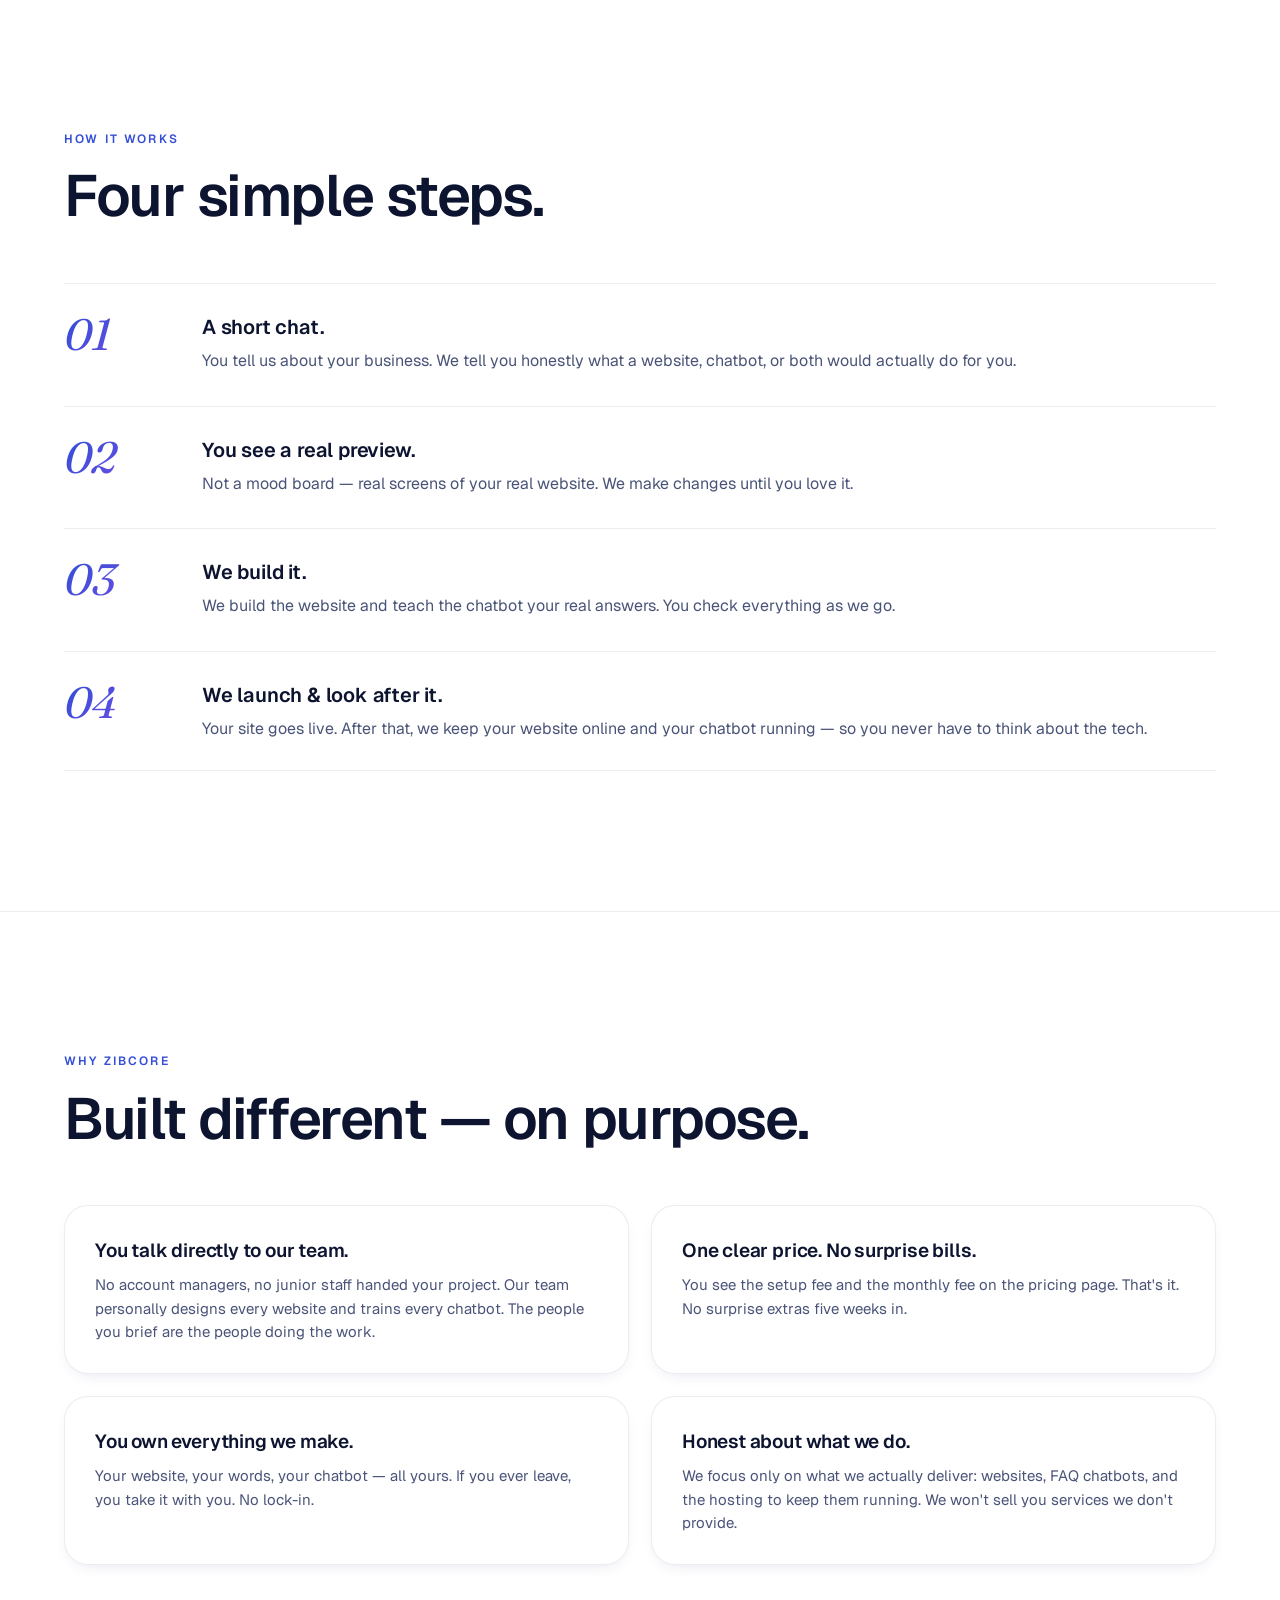
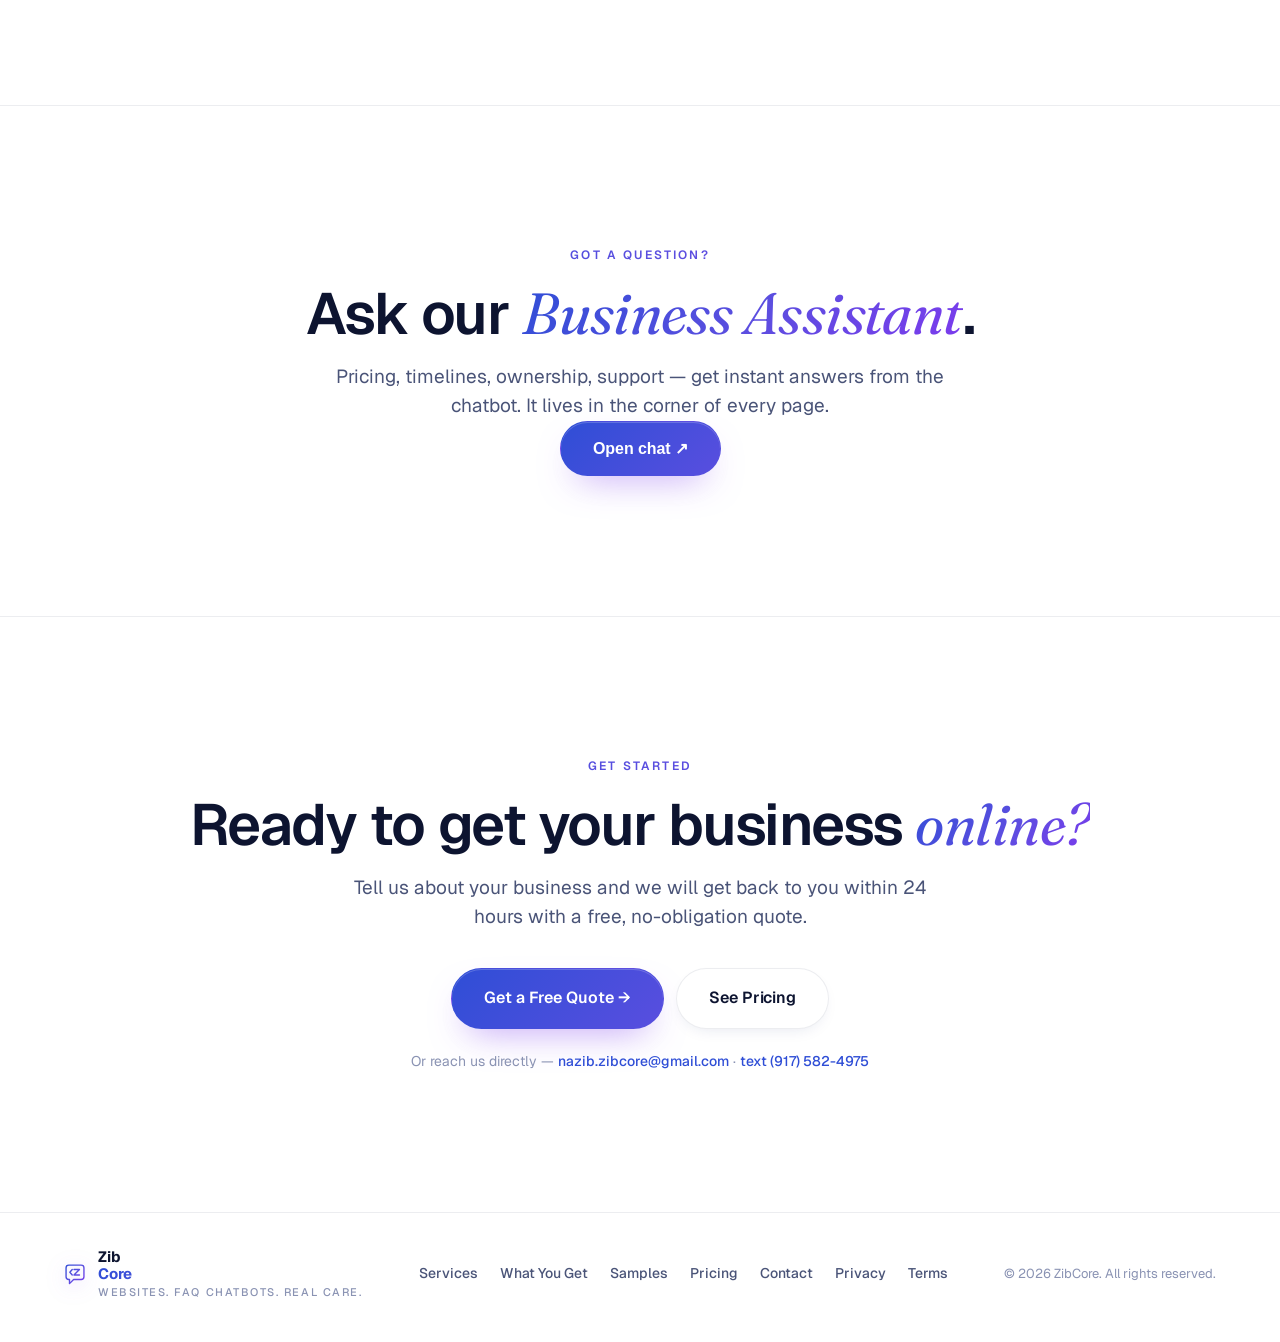
==== commit aa42bdc0: "Add Free Quote link to the main nav on every page Co-Authored-By: Claude Opus 4.8 <noreply@anthropic" ====
--- a/index.html
+++ b/index.html
@@ -38,6 +38,7 @@
       <a href="#what">What You Get</a>
       <a href="#samples">Samples</a>
       <a href="plans.html">Pricing</a>
+      <a href="quote.html">Free Quote</a>
       <a href="quote.html" class="nav__cta">Get a Quote ↗</a>
     </div>
   </nav>
